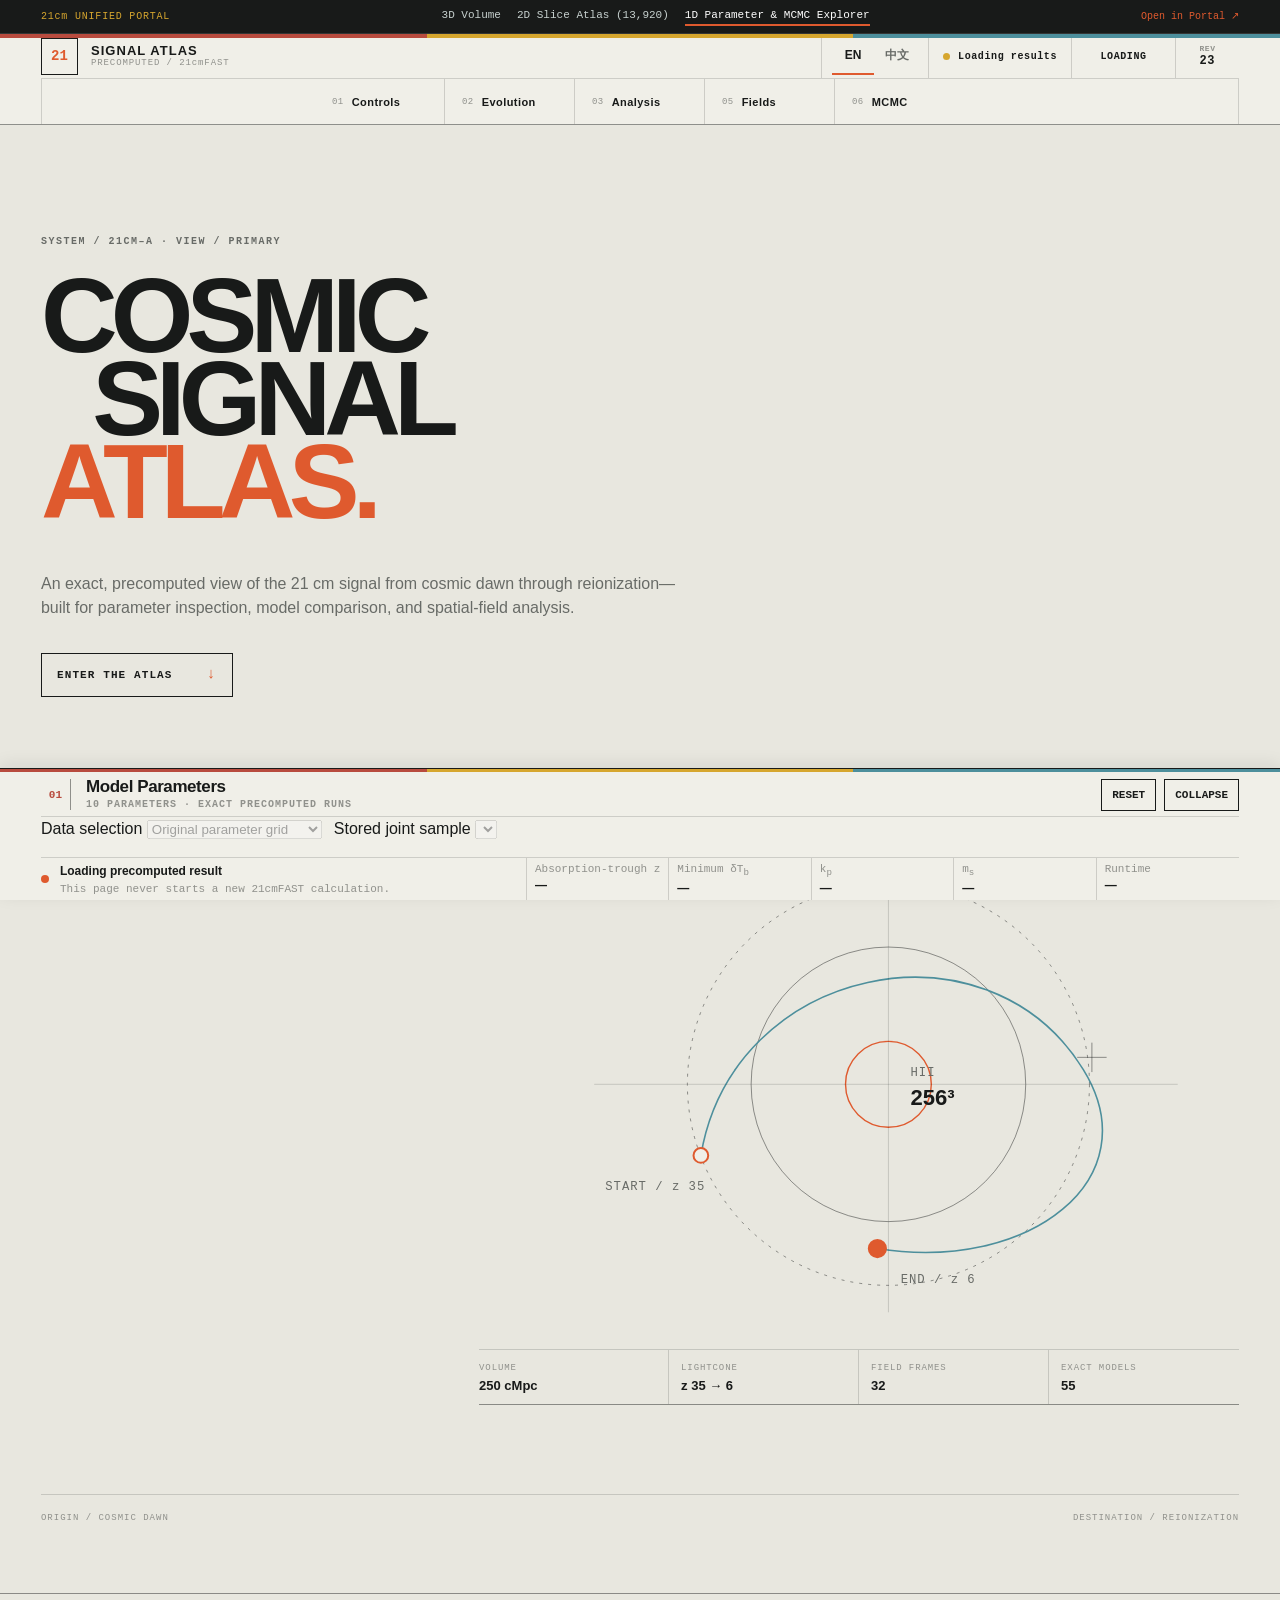
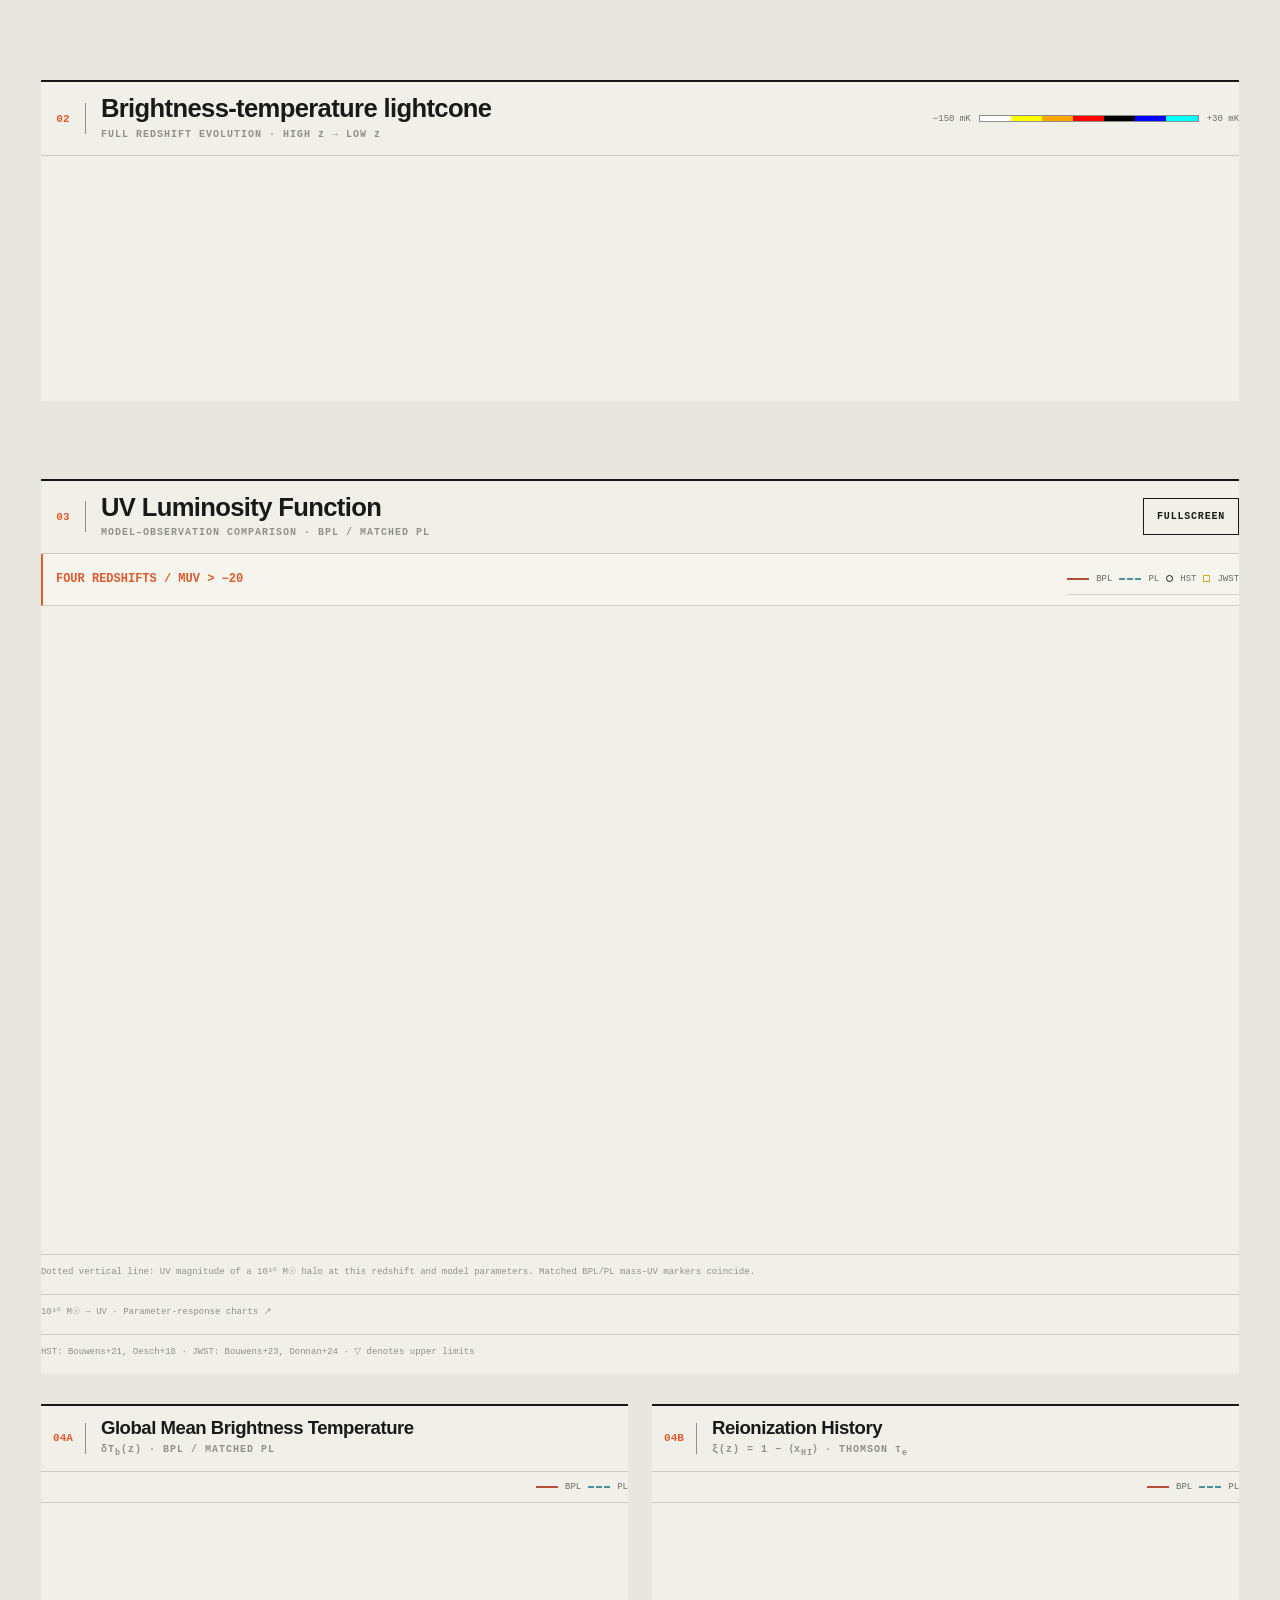
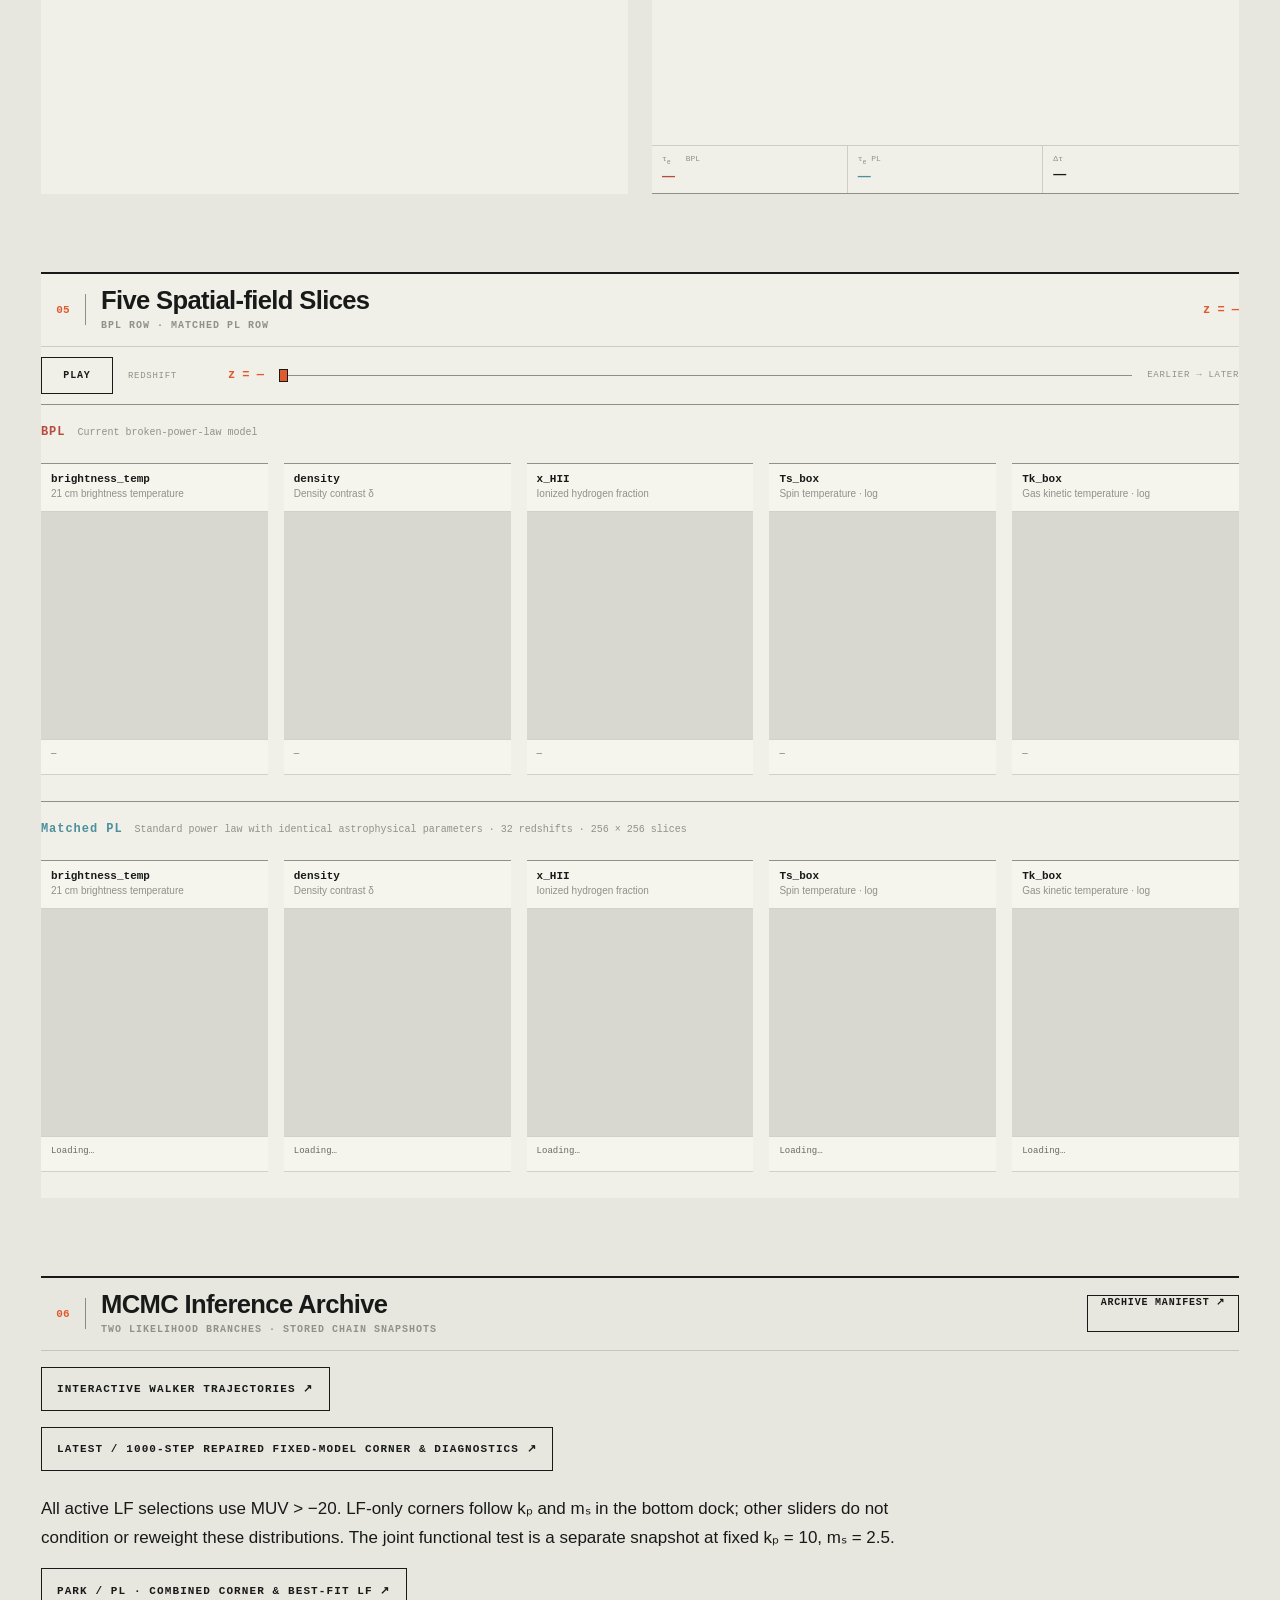
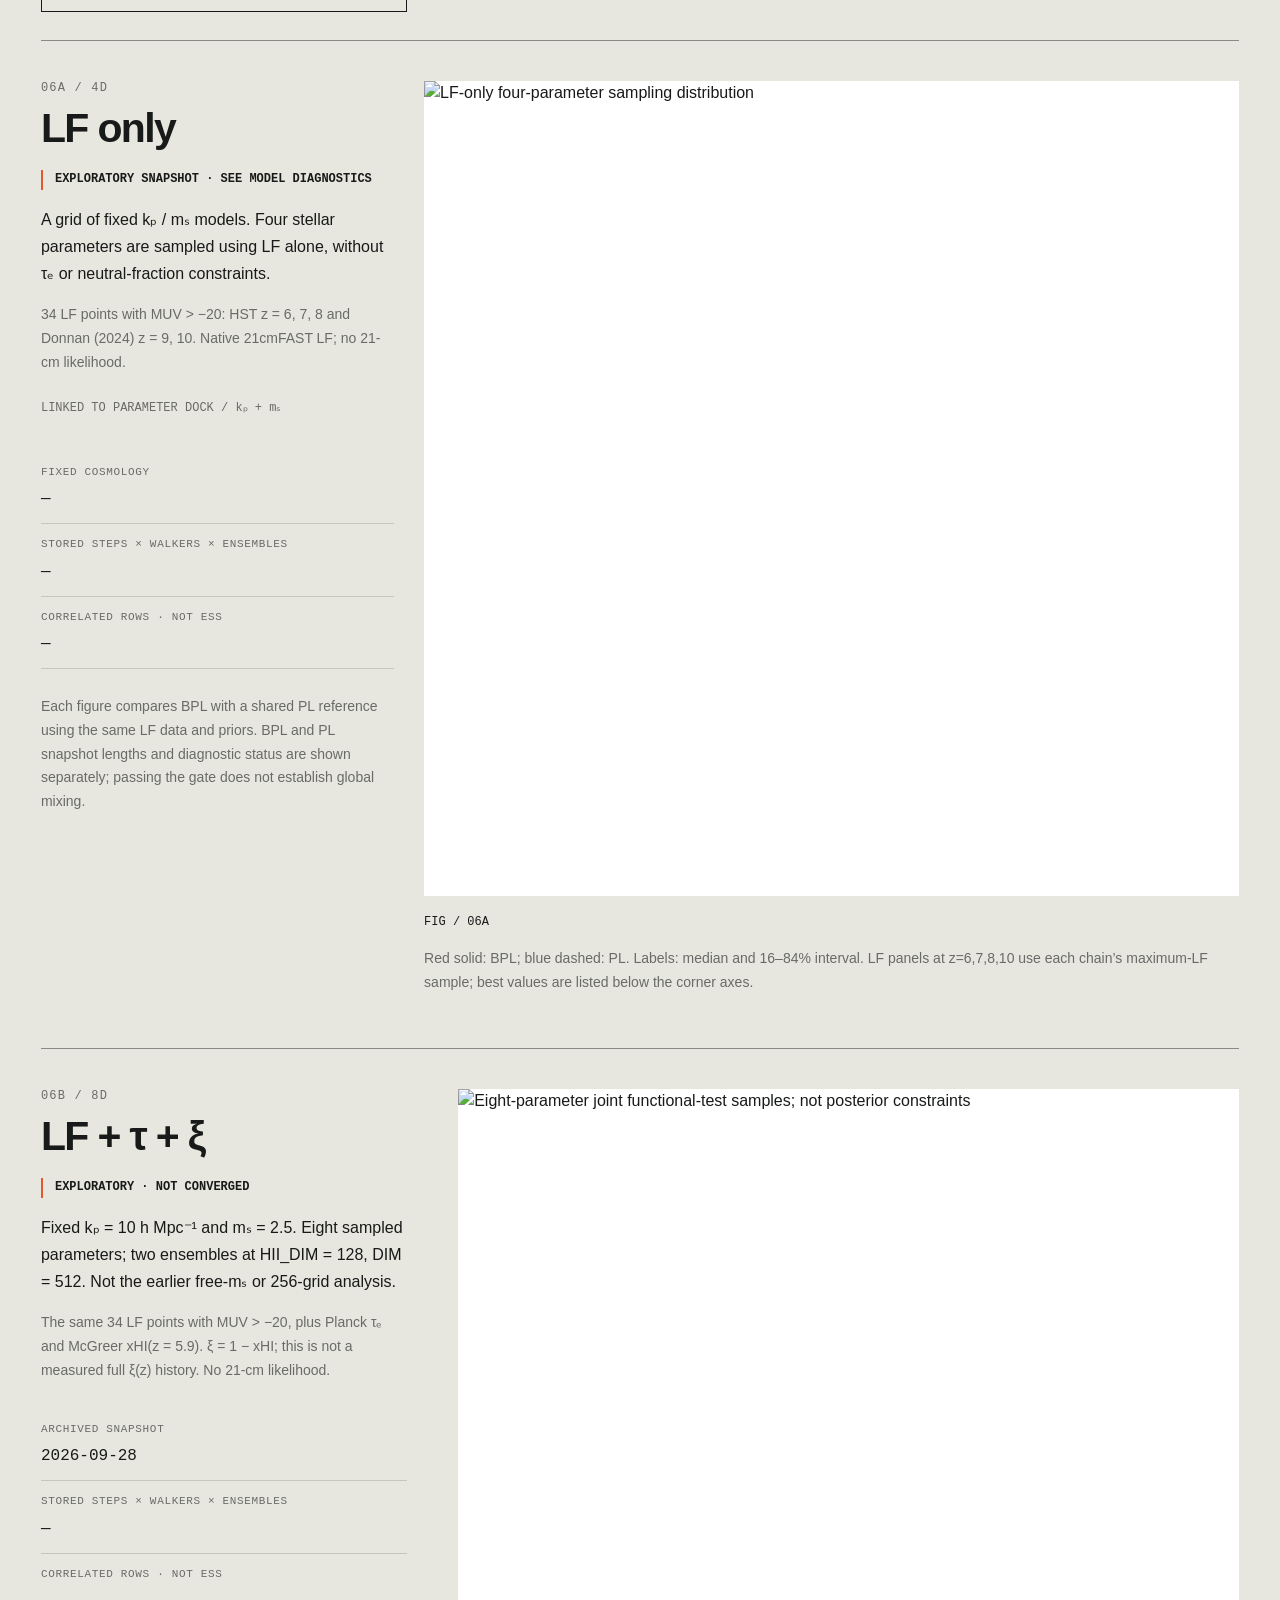
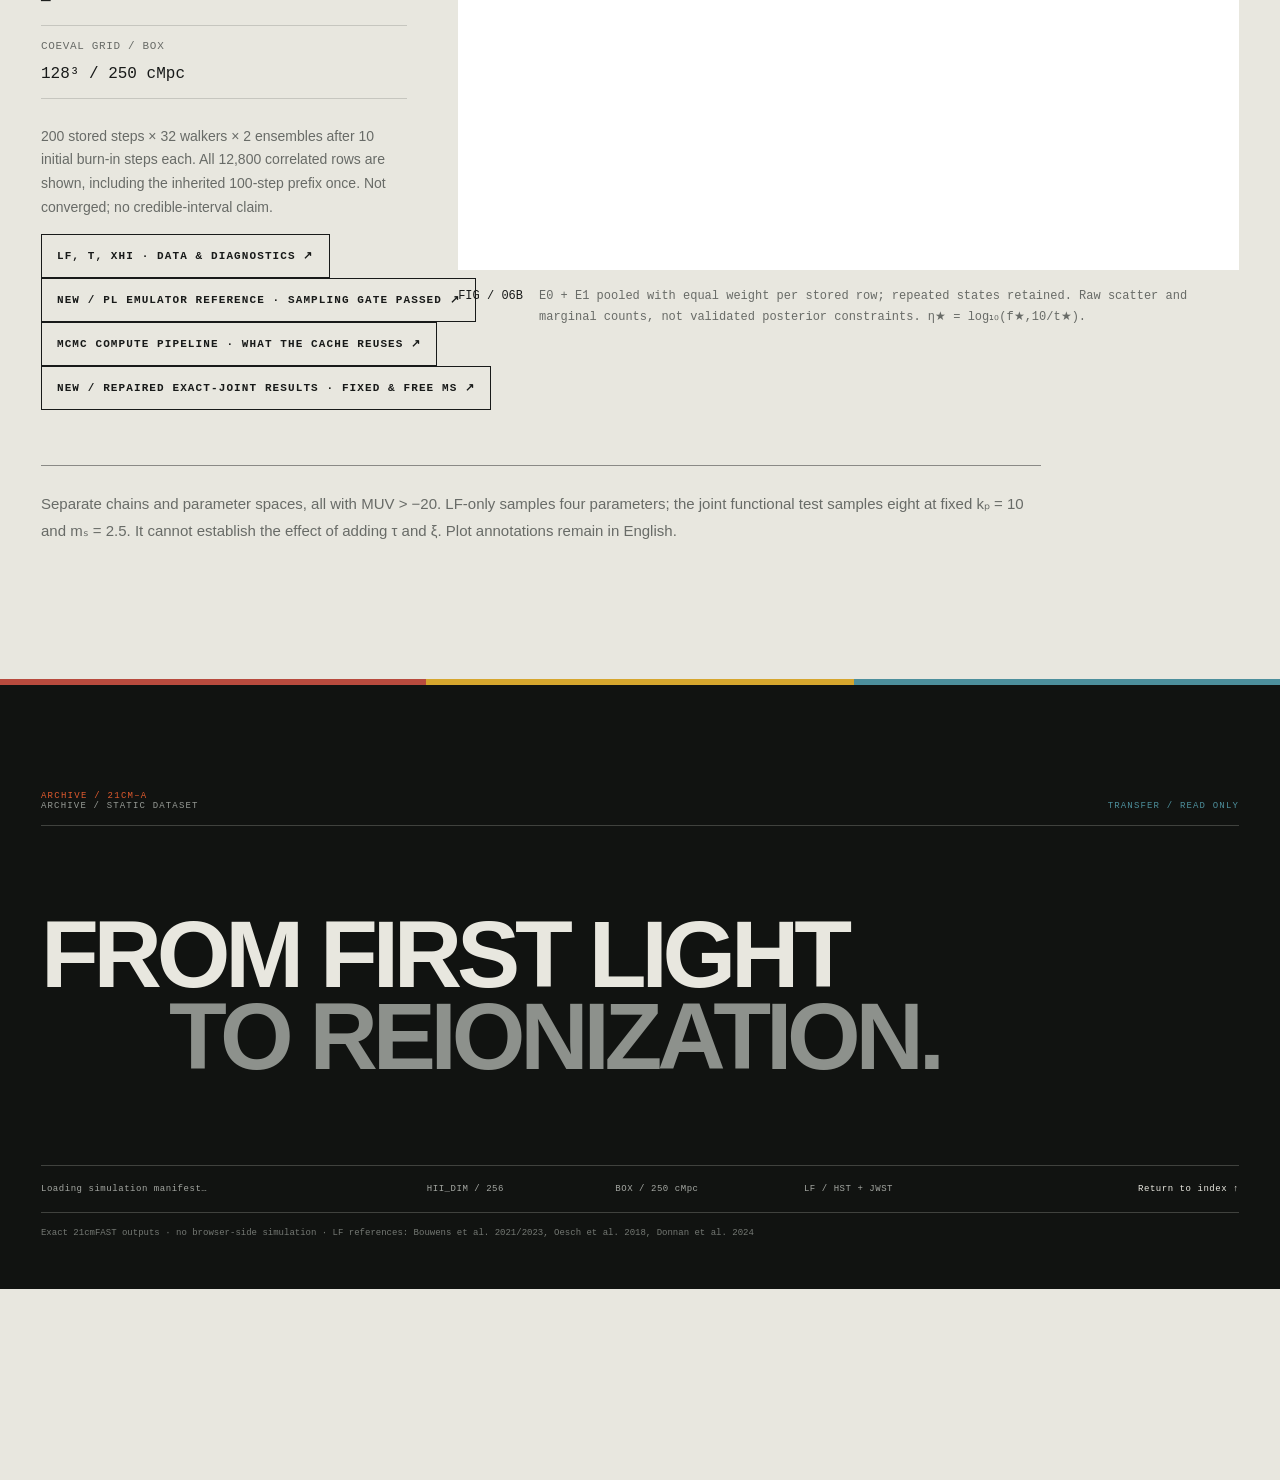
==== index.html @ b8d22df8 "Add bidirectional unified portal strip and embed=1 mode for 21cm-reionization-3d" ====
<!doctype html>
<html lang="en">
<head>
  <meta charset="utf-8">
  <meta name="viewport" content="width=device-width, initial-scale=1">
  <meta http-equiv="Cache-Control" content="no-cache, no-store, must-revalidate">
  <title>21cmFAST Precomputed Parameter Atlas</title>
  <link rel="stylesheet" href="styles.css?v=lf-bestfit-1&amp;layout=right-pl-1&amp;dock=compact-1">
<link rel="stylesheet" href="mcmc-progress.css?v=20261007-1">
<script>if (new URLSearchParams(location.search).get("embed") === "1") document.documentElement.classList.add("is-embedded");</script>
</head>
<body id="top">
  <aside class="portal-strip" aria-label="21cm Unified Portal">
    <span class="portal-strip-brand">21cm UNIFIED PORTAL</span>
    <nav class="portal-strip-links">
      <a href="https://hainahuang729.github.io/21cm-reionization-3d/cavity.html">3D Volume</a>
      <a href="https://hainahuang729.github.io/21cm-reionization-3d/atlas.html">2D Slice Atlas (13,920)</a>
      <span aria-current="page">1D Parameter &amp; MCMC Explorer</span>
    </nav>
    <a class="portal-strip-open" href="https://hainahuang729.github.io/21cm-reionization-3d/explorer.html">Open in Portal ↗</a>
  </aside>
  <header class="system-header load-in">
    <a class="system-identity" href="#top" aria-label="21 cm Signal Atlas home" data-i18n-aria-label="home">
      <span class="identity-mark">21</span>
      <span><b data-i18n="identity">SIGNAL ATLAS</b><small data-i18n="precomputed">PRECOMPUTED / 21cmFAST</small></span>
    </a>
    <nav class="system-navigation" aria-label="Atlas sections" data-i18n-aria-label="navigation">
      <a href="#parameters-section"><span>01</span><b data-i18n="controls">Controls</b></a>
      <a href="#lightcone-section"><span>02</span><b data-i18n="evolution">Evolution</b></a>
      <a href="#analysis-section"><span>03</span><b data-i18n="analysis">Analysis</b></a>
      <a href="#fields-section"><span>05</span><b data-i18n="fields">Fields</b></a>
      <a href="#mcmc-section"><span>06</span><b>MCMC</b></a>
    </nav>
    <div class="system-register">
      <div class="language-switch" role="group" aria-label="Interface language" data-i18n-aria-label="language">
        <button type="button" data-language="en" lang="en" aria-label="English" aria-pressed="true">EN</button>
        <button type="button" data-language="zh" lang="zh-CN" aria-label="中文" aria-pressed="false">中文</button>
      </div>
      <div id="data-state" class="server-state"><i></i><span>Loading results</span></div>
      <div id="run-badge" class="run-badge idle">LOADING</div>
      <div class="revision-tag"><small data-i18n="revision">REV</small><strong>23</strong></div>
    </div>
  </header>

  <section class="mission-hero" aria-labelledby="hero-title">
    <div class="hero-copy">
      <p class="technical-label hero-kicker" data-i18n="heroKicker">SYSTEM / 21CM–A · VIEW / PRIMARY</p>
      <h1 id="hero-title"><span data-i18n="heroCosmic">COSMIC</span><span data-i18n="heroSignal">SIGNAL</span><span data-i18n="heroAtlas">ATLAS.</span></h1>
      <p class="hero-intro" data-i18n="heroIntro">An exact, precomputed view of the 21 cm signal from cosmic dawn through reionization—built for parameter inspection, model comparison, and spatial-field analysis.</p>
      <a class="system-action" href="#parameters-section"><b data-i18n="enter">Enter the atlas</b> <span>↓</span></a>
    </div>
    <aside class="hero-instrument" aria-label="Simulation volume and redshift coverage" data-i18n-aria-label="instrument">
      <div class="instrument-heading"><span data-i18n="missionProfile">MISSION PROFILE / 001</span><span data-i18n="precomputedState">STATE / PRECOMPUTED</span></div>
      <svg class="orbital-diagram" viewBox="0 0 620 430" role="img" aria-labelledby="orbit-title orbit-description">
        <title id="orbit-title" data-i18n="orbitTitle">Simulation redshift trajectory</title>
        <desc id="orbit-description" data-i18n="orbitDescription">A technical diagram representing the stored lightcone from redshift 35 to redshift 6.</desc>
        <circle class="orbit-ring orbit-ring-outer" cx="334" cy="214" r="164"></circle>
        <circle class="orbit-ring" cx="334" cy="214" r="112"></circle>
        <circle class="orbit-core" cx="334" cy="214" r="35"></circle>
        <path class="orbit-trajectory" d="M 181 272 C 207 117, 414 74, 493 202 C 548 291, 449 368, 325 348"></path>
        <line class="diagram-axis" x1="94" y1="214" x2="570" y2="214"></line>
        <line class="diagram-axis" x1="334" y1="28" x2="334" y2="400"></line>
        <g class="orbit-node node-start"><circle cx="181" cy="272" r="6"></circle><text x="103" y="300" data-i18n="start">START / z 35</text></g>
        <g class="orbit-node node-end"><circle cx="325" cy="348" r="7"></circle><text x="344" y="376" data-i18n="end">END / z 6</text></g>
        <g class="orbit-crosshair"><line x1="488" y1="192" x2="512" y2="192"></line><line x1="500" y1="180" x2="500" y2="204"></line></g>
        <text class="diagram-code" x="352" y="207">HII</text>
        <text class="diagram-value" x="352" y="231">256³</text>
      </svg>
      <dl class="mission-metadata">
        <div><dt data-i18n="volume">VOLUME</dt><dd>250 cMpc</dd></div>
        <div><dt data-i18n="lightcone">LIGHTCONE</dt><dd>z 35 → 6</dd></div>
        <div><dt data-i18n="frames">FIELD FRAMES</dt><dd>32</dd></div>
        <div><dt data-i18n="models">EXACT MODELS</dt><dd id="hero-run-count">55</dd></div>
      </dl>
    </aside>
    <div class="hero-coordinate"><span data-i18n="origin">ORIGIN / COSMIC DAWN</span><span data-i18n="destination">DESTINATION / REIONIZATION</span></div>
  </section>

  <main class="dashboard-shell">
    <section id="lightcone-section" class="chart-card lightcone-card system-module reveal" aria-labelledby="lightcone-title">
      <div class="chart-heading">
        <div><span class="section-index">02</span><div><h2 id="lightcone-title" data-i18n="lightconeTitle">Brightness-temperature lightcone</h2><p data-i18n="lightconeSubtitle">FULL REDSHIFT EVOLUTION · HIGH z → LOW z</p></div></div>
        <div class="colorbar-inline"><span>−150 mK</span><i class="palette eor-palette" aria-hidden="true"><b></b><b></b><b></b><b></b><b></b><b></b><b></b></i><span>+30 mK</span></div>
      </div>
      <div class="lightcone-frame"><canvas id="lightcone-chart"></canvas></div>
    </section>

    <section id="analysis-section" class="analysis-grid reveal" aria-label="UV luminosity function and auxiliary statistics" data-i18n-aria-label="analysisDescription">
      <article id="main-map-card" class="chart-card lf-main-card">
        <div class="chart-heading">
          <div><span class="section-index">03</span><div><h2 data-i18n="lfTitle">UV Luminosity Function</h2><p data-i18n="lfSubtitle">MODEL–OBSERVATION COMPARISON · BPL / MATCHED PL</p></div></div>
          <button id="main-fullscreen" class="icon-button" type="button" title="View UV LF in fullscreen">Fullscreen</button>
        </div>
        <div class="lf-main-toolbar">
          <strong data-i18n="lfSharedAxes">FOUR REDSHIFTS / MUV &gt; −20</strong>
          <div class="curve-key main-curve-key"><i class="current-curve"></i><span data-current-model>BPL</span><i class="pl-curve"></i><span>PL</span><i class="hst-point"></i><span>HST</span><i class="jwst-point"></i><span>JWST</span></div>
        </div>
        <div id="lf-chart" class="lf-panel-grid">
          <div class="lf-panel"><canvas id="lf-chart-6" aria-label="UV luminosity function at z = 6"></canvas></div>
          <div class="lf-panel"><canvas id="lf-chart-7" aria-label="UV luminosity function at z = 7"></canvas></div>
          <div class="lf-panel"><canvas id="lf-chart-8" aria-label="UV luminosity function at z = 8"></canvas></div>
          <div class="lf-panel"><canvas id="lf-chart-10" aria-label="UV luminosity function at z = 10"></canvas></div>
        </div>
        <div class="lf-source-note" data-i18n="lfMassNote">Dotted vertical line: UV magnitude of a 10¹⁰ M☉ halo at this redshift and model parameters. Matched BPL/PL mass–UV markers coincide.</div>
        <div class="lf-source-note"><a id="lf-mass-response-link" href="lf-mass-response.html" data-i18n="lfMassResponse">10¹⁰ M☉ → UV · Parameter-response charts ↗</a></div>
        <div class="lf-source-note" data-i18n="lfSource">HST: Bouwens+21, Oesch+18 · JWST: Bouwens+23, Donnan+24 · ▽ denotes upper limits</div>
      </article>

      <div class="aux-stack">
        <article class="chart-card aux-card global-card">
          <div class="chart-heading small-heading">
            <div><span class="section-index">04A</span><div><h2 data-i18n="globalTitle">Global Mean Brightness Temperature</h2><p>δT<sub>b</sub>(z) · <span data-current-model>BPL</span> / <span data-i18n="matchedPL">MATCHED PL</span></p></div></div>
          </div>
          <div class="curve-key"><i class="current-curve"></i><span data-current-model>BPL</span><i class="pl-curve"></i><span>PL</span></div>
          <div class="aux-canvas"><canvas id="global-chart"></canvas></div>
        </article>

        <article class="chart-card aux-card ionization-card">
          <div class="chart-heading small-heading">
            <div><span class="section-index">04B</span><div><h2 data-i18n="historyTitle">Reionization History</h2><p>ξ(z) = 1 − ⟨x<sub>HI</sub>⟩ · <span data-i18n="thomson">THOMSON</span> τ<sub>e</sub></p></div></div>
          </div>
          <div class="curve-key"><i class="current-curve"></i><span data-current-model>BPL</span><i class="pl-curve"></i><span>PL</span></div>
          <div class="aux-canvas ionization-canvas"><canvas id="ionization-history-chart"></canvas></div>
          <div class="tau-inline">
            <span><small>τ<sub>e</sub> <span data-current-model>BPL</span></small><strong id="tau-current">—</strong></span>
            <span><small>τ<sub>e</sub> PL</small><strong id="tau-pl">—</strong></span>
            <span><small>Δτ</small><strong id="tau-difference">—</strong></span>
          </div>
        </article>
      </div>
    </section>

    <section id="fields-section" class="slice-section system-module reveal" aria-labelledby="slice-title">
      <div class="section-heading">
        <div><span class="section-index">05</span><div><h2 id="slice-title" data-i18n="sliceTitle">Five Spatial-field Slices</h2><p data-i18n="sliceSubtitle">BPL ROW · MATCHED PL ROW</p></div></div>
        <div class="slice-actions">
          <span id="thumbnail-redshift">z = —</span>
        </div>
      </div>
      <div class="redshift-toolbar slice-redshift-toolbar">
        <button id="slice-play" class="play-button" type="button">Play</button>
        <label for="slice-redshift"><span data-i18n="redshift">REDSHIFT</span><strong id="slice-redshift-value">z = —</strong></label>
        <input id="slice-redshift" type="range" min="0" max="31" step="1" value="0" aria-label="Slice redshift" data-i18n-aria-label="sliceRedshift">
        <span class="time-direction" data-i18n="timeDirection">earlier → later</span>
      </div>
      <div class="slice-model-row bpl-slice-row">
        <div class="slice-model-label"><strong data-current-model>BPL</strong><span data-i18n="bplDescription">Current broken-power-law model</span></div>
        <div class="slice-grid">
        <article class="slice-thumb" data-field="brightness">
          <span><strong>brightness_temp</strong><small data-i18n="brightnessDescription">21 cm brightness temperature</small></span>
          <div class="slice-frame"><canvas id="brightness-slice"></canvas></div>
          <output id="slice-brightness-range">—</output>
        </article>
        <article class="slice-thumb" data-field="density">
          <span><strong>density</strong><small data-i18n="densityDescription">Density contrast δ</small></span>
          <div class="slice-frame"><canvas id="density-slice"></canvas></div>
          <output id="slice-density-range">—</output>
        </article>
        <article class="slice-thumb" data-field="ionized">
          <span><strong>x_HII</strong><small data-i18n="ionizationDescription">Ionized hydrogen fraction</small></span>
          <div class="slice-frame"><canvas id="ionization-slice"></canvas></div>
          <output id="slice-ionization-range">—</output>
        </article>
        <article class="slice-thumb" data-field="spin">
          <span><strong>Ts_box</strong><small data-i18n="spinDescription">Spin temperature · log</small></span>
          <div class="slice-frame"><canvas id="spin-temperature-slice"></canvas></div>
          <output id="slice-spin-temperature-range">—</output>
        </article>
        <article class="slice-thumb" data-field="kinetic">
          <span><strong>Tk_box</strong><small data-i18n="kineticDescription">Gas kinetic temperature · log</small></span>
          <div class="slice-frame"><canvas id="kinetic-temperature-slice"></canvas></div>
          <output id="slice-kinetic-temperature-range">—</output>
        </article>
        </div>
      </div>
      <div class="slice-model-row pl-slice-row">
        <div class="slice-model-label"><strong data-i18n="plLabel">Matched PL</strong><span data-i18n="plDescription">Standard power law with identical astrophysical parameters · 32 redshifts · 256 × 256 slices</span></div>
        <div class="slice-grid">
        <article class="slice-thumb" data-pl-field="brightness">
          <span><strong>brightness_temp</strong><small data-i18n="brightnessDescription">21 cm brightness temperature</small></span>
          <div class="slice-frame"><canvas id="pl-brightness-slice"></canvas></div>
          <output id="pl-slice-brightness-range">Loading…</output>
        </article>
        <article class="slice-thumb" data-pl-field="density">
          <span><strong>density</strong><small data-i18n="densityDescription">Density contrast δ</small></span>
          <div class="slice-frame"><canvas id="pl-density-slice"></canvas></div>
          <output id="pl-slice-density-range">Loading…</output>
        </article>
        <article class="slice-thumb" data-pl-field="ionized">
          <span><strong>x_HII</strong><small data-i18n="ionizationDescription">Ionized hydrogen fraction</small></span>
          <div class="slice-frame"><canvas id="pl-ionization-slice"></canvas></div>
          <output id="pl-slice-ionization-range">Loading…</output>
        </article>
        <article class="slice-thumb" data-pl-field="spin">
          <span><strong>Ts_box</strong><small data-i18n="spinDescription">Spin temperature · log</small></span>
          <div class="slice-frame"><canvas id="pl-spin-temperature-slice"></canvas></div>
          <output id="pl-slice-spin-temperature-range">Loading…</output>
        </article>
        <article class="slice-thumb" data-pl-field="kinetic">
          <span><strong>Tk_box</strong><small data-i18n="kineticDescription">Gas kinetic temperature · log</small></span>
          <div class="slice-frame"><canvas id="pl-kinetic-temperature-slice"></canvas></div>
          <output id="pl-slice-kinetic-temperature-range">Loading…</output>
        </article>
        </div>
      </div>
    </section>
    <section id="mcmc-section" class="mcmc-section system-module reveal" aria-labelledby="mcmc-title">
      <link rel="stylesheet" href="convergence.css?v=20261020-1">
      <section data-convergence="summary" aria-live="polite"></section>
      <script src="convergence.js?v=20261020-1" defer></script>
      <div class="section-heading">
        <div><span class="section-index">06</span><div><h2 id="mcmc-title" data-i18n="mcmcTitle">MCMC Inference Archive</h2><p data-i18n="mcmcSubtitle">TWO LIKELIHOOD BRANCHES · STORED CHAIN SNAPSHOTS</p></div></div>
        <a class="text-button" href="web_data/mcmc/index.json" data-i18n="mcmcManifest">Archive manifest ↗</a>
      </div>
<section class="chain-progress" data-mcmc-progress aria-live="polite"></section><p><a class="system-action" href="joint-repaired.html?v=20261014-1#walker-traces" data-i18n="walkerLink">Interactive walker trajectories ↗</a></p><p><a class="system-action" href="joint-repaired.html?v=20261010-1" data-i18n="repaired1000Latest">LATEST / 1000-step repaired fixed-model corner &amp; diagnostics ↗</a></p>
      <p class="mcmc-intro" data-i18n="mcmcIndependent">All active LF selections use MUV &gt; −20. LF-only corners follow kₚ and mₛ in the bottom dock; other sliders do not condition or reweight these distributions. The joint functional test is a separate snapshot at fixed kₚ = 10, mₛ = 2.5.</p>
      <p><a id="park-pl-comparison-link" class="system-action" href="park-pl-comparison.html" data-i18n="parkPLComparison">Park / PL · Combined corner &amp; best-fit LF ↗</a></p>
      <p id="mcmc-load-status" class="mcmc-load-status" role="status" aria-live="polite"></p>

      <article id="mcmc-lf-only" class="inference-branch" aria-labelledby="mcmc-lf-title">
        <div class="inference-copy">
          <p class="technical-label">06A / 4D</p>
          <h3 id="mcmc-lf-title">LF only</h3>
          <p id="mcmc-lf-status" class="inference-status" data-i18n="mcmcLFStatus">EXPLORATORY SNAPSHOT · SEE MODEL DIAGNOSTICS</p>
          <p data-i18n="mcmcLFDescription">A grid of fixed kₚ / mₛ models. Four stellar parameters are sampled using LF alone, without τₑ or neutral-fraction constraints.</p>
          <p class="inference-detail" data-i18n="mcmcLFData">34 LF points with MUV &gt; −20: HST z = 6, 7, 8 and Donnan (2024) z = 9, 10. Native 21cmFAST LF; no 21-cm likelihood.</p>
          <div id="mcmc-lf-models" class="inference-models">
            <span data-i18n="mcmcDockLinked">LINKED TO PARAMETER DOCK / kₚ + mₛ</span>
            <span id="mcmc-lf-grid-count" aria-live="polite"></span>
          </div>
          <dl class="inference-metadata">
            <div><dt data-i18n="mcmcFixed">FIXED COSMOLOGY</dt><dd id="mcmc-lf-fixed">—</dd></div>
            <div><dt data-i18n="mcmcSampling">STORED STEPS × WALKERS × ENSEMBLES</dt><dd id="mcmc-lf-sampling">—</dd></div>
            <div><dt data-i18n="mcmcRows">CORRELATED ROWS · NOT ESS</dt><dd id="mcmc-lf-rows">—</dd></div>
          </dl>
          <p class="inference-detail" data-i18n="mcmcLFCaution">Each figure compares BPL with a shared PL reference using the same LF data and priors. BPL and PL snapshot lengths and diagnostic status are shown separately; passing the gate does not establish global mixing.</p>
        </div>
        <figure class="inference-figure">
          <div id="mcmc-lf-empty" class="inference-empty" role="status" aria-live="polite" hidden></div>
          <a id="mcmc-lf-open" target="_blank" rel="noopener" data-i18n-title="mcmcOpen" title="Open full-resolution figure">
            <img id="mcmc-lf-image" width="1700" height="1700" loading="lazy" decoding="async" alt="LF-only four-parameter sampling distribution">
          </a>
          <figcaption><span>FIG / 06A</span><span id="mcmc-lf-caption"></span></figcaption>
          <p id="mcmc-lf-coordinates" class="inference-detail" data-i18n="mcmcLFCoordinates">Red solid: BPL; blue dashed: PL. Labels: median and 16–84% interval. LF panels at z=6,7,8,10 use each chain’s maximum-LF sample; best values are listed below the corner axes.</p>
        </figure>
      </article>

      <article id="mcmc-joint" class="inference-branch" aria-labelledby="mcmc-joint-title">
        <div class="inference-copy">
          <p class="technical-label">06B / 8D</p>
          <h3 id="mcmc-joint-title">LF + τ + ξ</h3>
          <p class="inference-status" data-i18n="mcmcJointStatus">EXPLORATORY · NOT CONVERGED</p>
          <p data-i18n="mcmcJointDescription">Fixed kₚ = 10 h Mpc⁻¹ and mₛ = 2.5. Eight sampled parameters; two ensembles at HII_DIM = 128, DIM = 512. Not the earlier free-mₛ or 256-grid analysis.</p>
          <p class="inference-detail" data-i18n="mcmcJointData">The same 34 LF points with MUV &gt; −20, plus Planck τₑ and McGreer xHI(z = 5.9). ξ = 1 − xHI; this is not a measured full ξ(z) history. No 21-cm likelihood.</p>
          <dl class="inference-metadata">
            <div><dt data-i18n="mcmcSnapshot">ARCHIVED SNAPSHOT</dt><dd id="mcmc-joint-date">2026-09-28</dd></div>
            <div><dt data-i18n="mcmcSampling">STORED STEPS × WALKERS × ENSEMBLES</dt><dd id="mcmc-joint-sampling">—</dd></div>
            <div><dt data-i18n="mcmcRows">CORRELATED ROWS · NOT ESS</dt><dd id="mcmc-joint-rows">—</dd></div>
            <div><dt data-i18n="mcmcCompute">COEVAL GRID / BOX</dt><dd>128³ / 250 cMpc</dd></div>
          </dl>
          <p class="inference-detail" data-i18n="mcmcJointCaution">200 stored steps × 32 walkers × 2 ensembles after 10 initial burn-in steps each. All 12,800 correlated rows are shown, including the inherited 100-step prefix once. Not converged; no credible-interval claim.</p>
          <a class="system-action" href="ms-corner.html#pooled-observables" data-i18n="mcmcDiagnostics">LF, τ, xHI · data &amp; diagnostics ↗</a>
          <a class="system-action" href="pl-emu-reference.html" data-i18n="plEmuLink">NEW / PL emulator reference · sampling gate passed ↗</a>
          <a class="system-action" href="mcmc-cache.html?v=20261005-1" data-i18n="cachePipelineLink">MCMC compute pipeline · what the cache reuses ↗</a>
          <a class="system-action" href="joint-repaired.html?v=20261010-1" data-i18n="repairedLink">NEW / repaired exact-joint results · fixed &amp; free ms ↗</a>
        </div>
        <figure class="inference-figure">
          <a id="mcmc-joint-open" href="web_data/joint_muv20/corner_eta.png?v=4cca210d76a8" target="_blank" rel="noopener" data-i18n-title="mcmcOpen" title="Open full-resolution figure">
            <img id="mcmc-joint-image" src="web_data/joint_muv20/corner_eta.png?v=4cca210d76a8" width="3080" height="3080" loading="lazy" decoding="async" data-i18n-alt="mcmcJointAlt" alt="Eight-parameter joint functional-test samples; not posterior constraints">
          </a>
          <figcaption><span>FIG / 06B</span><span data-i18n="mcmcJointCaption">E0 + E1 pooled with equal weight per stored row; repeated states retained. Raw scatter and marginal counts, not validated posterior constraints. η★ = log₁₀(f★,10/t★).</span></figcaption>
        </figure>
      </article>
      <p class="inference-separation" data-i18n="mcmcSeparation">Separate chains and parameter spaces, all with MUV &gt; −20. LF-only samples four parameters; the joint functional test samples eight at fixed kₚ = 10 and mₛ = 2.5. It cannot establish the effect of adding τ and ξ. Plot annotations remain in English.</p>
    </section>
  </main>

  <footer class="cosmic-footer">
    <span class="footer-archive" data-i18n="footerArchive">ARCHIVE / 21CM–A</span>
    <div class="footer-register"><span data-i18n="archive">ARCHIVE / STATIC DATASET</span><span data-i18n="readOnly">TRANSFER / READ ONLY</span></div>
    <p class="footer-statement"><span data-i18n="firstLight">FROM FIRST LIGHT</span><span data-i18n="reionization">TO REIONIZATION.</span></p>
    <div class="footer-metadata">
      <span id="footer-count">Loading simulation manifest…</span>
      <span>HII_DIM / 256</span>
      <span data-i18n="box">BOX / 250 cMpc</span>
      <span>LF / HST + JWST</span>
      <a href="#top" data-i18n="returnTop">Return to index ↑</a>
    </div>
    <p class="footer-note" data-i18n="footerNote">Exact 21cmFAST outputs · no browser-side simulation · LF references: Bouwens et al. 2021/2023, Oesch et al. 2018, Donnan et al. 2024</p>
  </footer>
  <section id="parameters-section" class="parameter-zone system-module" aria-labelledby="parameter-title">
    <div class="section-heading compact-heading">
      <div><span class="section-index">01</span><div><h2 id="parameter-title" data-i18n="parameters">Model Parameters</h2><p data-i18n="parameterSubtitle">10 PARAMETERS · EXACT PRECOMPUTED RUNS</p></div></div>
      <div class="parameter-actions"><button id="reset-button" class="text-button" type="button" data-i18n="resetShort" data-i18n-title="reset" data-i18n-aria-label="reset">Reset</button><button id="parameter-toggle" class="text-button" type="button" aria-controls="parameter-content" aria-expanded="true">Collapse</button></div>
    </div>
    <div id="parameter-content">
      <div id="posterior-controls" style="display:flex;gap:12px;flex-wrap:wrap;align-items:center">
        <label><span id="posterior-mode-label">Data selection</span>
          <select id="posterior-mode" disabled><option value="grid">Original parameter grid</option><option value="posterior">LF posterior joint samples</option></select></label>
        <label><span id="posterior-sample-label">Stored joint sample</span>
          <select id="posterior-sample" disabled aria-label="Stored joint sample"></select></label>
      </div>
      <p id="posterior-note" class="parameter-mode-note" role="status"></p>
      <p id="parameter-mode-note" class="parameter-mode-note"></p>
      <div id="parameter-list" class="parameter-list" aria-label="Model parameter controls" data-i18n-aria-label="parameterControls"></div>
      <div class="run-strip">
        <div id="status-card" class="status-card active" role="status" aria-live="polite">
          <i aria-hidden="true"></i>
          <span><strong id="status-title">Loading precomputed result</strong><small id="status-message">This page never starts a new 21cmFAST calculation.</small></span>
        </div>
        <div id="selection-detail" class="selection-detail">Loading design metadata…</div>
        <div class="metrics" aria-label="Current model summary" data-i18n-aria-label="summary">
          <span><small data-i18n="trough">Absorption-trough z</small><strong id="metric-z">—</strong></span>
          <span><small><span data-i18n="minimum">Minimum</span> δT<sub>b</sub></small><strong id="metric-temp">—</strong></span>
          <span><small>k<sub>p</sub></small><strong id="metric-kp">—</strong></span>
          <span><small>m<sub>s</sub></small><strong id="metric-ms">—</strong></span>
          <span><small data-i18n="runtime">Runtime</small><strong id="metric-time">—</strong></span>
        </div>
      </div>
    </div>
  </section>
  <script src="i18n.js?v=joint-20260928-pooled&amp;cache=20261014&amp;layout=right-pl-1&amp;jointstyle=1&amp;archive=park-pl-merged-1&amp;lfmass=20260923&amp;response=1&amp;theme=atlas1"></script>
  <script src="mcmc.js?v=joint-20260928-pooled&amp;layout=right-pl-1"></script>
  <script src="lf-mass.js?v=20260923"></script>
  <script src="posterior.js?v=20261008-pl-matched256"></script>
  <script src="app.js?v=hii256-v23&amp;data=muv20-20260918&amp;lfmass=20260923&amp;response=1&amp;posterior=matched256-20261008"></script>
<script src="mcmc-progress.js?v=20261020-1"></script>
</body>
</html>
---- styles.css ----
:root {
  color-scheme: light;
  --background: #e8e7df;
  --surface: #f0efe8;
  --surface-raised: #f5f4ed;
  --ink: #181a19;
  --ink-secondary: #686b67;
  --ink-muted: #90918c;
  --line: rgba(24, 26, 25, 0.16);
  --line-strong: rgba(24, 26, 25, 0.45);
  --orange: #df5a2e;
  --cyan: #4D8F9C;
  --red: #B84B3E;
  --yellow: #D6A62E;
  --tricolor: linear-gradient(90deg, var(--red) 0 33.333%, var(--yellow) 33.333% 66.666%, var(--cyan) 66.666% 100%);
  --parameter-dock-height: 270px;
  --dark: #111311;
  --font-display: "Avenir Next", "Century Gothic", Futura, "Helvetica Neue", Arial, "Noto Sans CJK SC", "Microsoft YaHei", "PingFang SC", sans-serif;
  --font-body: Inter, "Helvetica Neue", Helvetica, Arial, "Noto Sans CJK SC", "Microsoft YaHei", "PingFang SC", sans-serif;
  --font-mono: "IBM Plex Mono", "JetBrains Mono", "SFMono-Regular", Consolas, "Noto Sans CJK SC", "Microsoft YaHei", "PingFang SC", monospace;
  --content-width: 1660px;
  --page-pad: clamp(24px, 3.2vw, 52px);
}

* { box-sizing: border-box; }
html { min-width: 320px; scroll-behavior: smooth; scroll-padding-bottom: calc(var(--parameter-dock-height) + 24px); background: var(--background); }
body { margin: 0; padding-bottom: var(--parameter-dock-height); color: var(--ink); background: var(--background); font: 16px/1.45 var(--font-body); }
[hidden] { display: none !important; }
button, input { font: inherit; }
button, a { color: inherit; }
a { text-decoration: none; }
::selection { color: var(--surface); background: var(--orange); }
button:focus-visible, a:focus-visible, input:focus-visible { outline: 2px solid var(--orange); outline-offset: 4px; }

.system-header {
  min-height: 78px;
  padding: 0 var(--page-pad);
  display: grid;
  grid-template-columns: minmax(205px, 1fr) auto minmax(390px, 1fr);
  align-items: stretch;
  color: var(--ink);
  background: var(--surface);
  border-bottom: 1px solid var(--line-strong);
  position: relative;
  z-index: 20;
}
.system-identity { display: flex; align-items: center; gap: 13px; justify-self: start; }
.system-header::before { content: ""; position: absolute; inset: 0 0 auto; height: 4px; background: var(--tricolor); }
.identity-mark {
  width: 37px;
  height: 37px;
  display: grid;
  place-items: center;
  color: var(--orange);
  border: 1px solid var(--ink);
  font: 700 14px/1 var(--font-mono);
}
.system-identity > span:last-child { display: grid; gap: 2px; }
.system-identity b { font: 700 13px/1 var(--font-display); letter-spacing: 0.08em; }
.system-identity small { color: var(--ink-muted); font: 9px/1 var(--font-mono); letter-spacing: 0.1em; }

.system-navigation { display: flex; align-items: stretch; border-left: 1px solid var(--line); border-right: 1px solid var(--line); }
.system-navigation a {
  min-width: 108px;
  padding: 0 17px;
  display: flex;
  align-items: center;
  gap: 8px;
  border-right: 1px solid var(--line);
  font: 700 11px var(--font-display);
  letter-spacing: 0.04em;
  position: relative;
}
.system-navigation a:last-child { border-right: 0; }
.system-navigation a span { color: var(--ink-muted); font: 9px var(--font-mono); }
.system-navigation a::after {
  content: "";
  width: 0;
  height: 2px;
  position: absolute;
  left: 17px;
  bottom: 0;
  background: var(--orange);
  transition: width 180ms ease;
}
.system-navigation a:hover::after, .system-navigation a:focus-visible::after { width: 26px; }

.system-register { display: flex; align-items: stretch; justify-self: end; }
.language-switch { padding: 0 10px; display: flex; align-items: center; gap: 2px; border-left: 1px solid var(--line); }
.language-switch button { min-width: 42px; min-height: 38px; padding: 6px; color: var(--ink-secondary); background: transparent; border: 0; border-bottom: 2px solid transparent; border-radius: 0; cursor: pointer; font: 700 12px var(--font-body); }
.language-switch button[aria-pressed="true"] { color: var(--ink); border-bottom-color: var(--orange); }
.language-switch button:hover { background: var(--background); }
html:lang(zh) .hero-copy h1 { line-height: 1.08; letter-spacing: -.025em; }
html:lang(zh) .footer-statement { line-height: 1.12; letter-spacing: -.025em; }
html:lang(zh) .section-heading p, html:lang(zh) .chart-heading p { line-height: 1.6; letter-spacing: .06em; }
html:lang(zh) .hero-intro { line-height: 1.85; }
.server-state, .run-badge, .revision-tag {
  min-width: 104px;
  padding: 10px 14px;
  display: flex;
  align-items: center;
  justify-content: center;
  gap: 8px;
  border-left: 1px solid var(--line);
  font: 700 10px var(--font-mono);
  letter-spacing: 0.06em;
}
.server-state i { width: 7px; height: 7px; background: var(--yellow); border-radius: 50%; }
.server-state.online i { background: var(--cyan); }
.run-badge.completed { color: var(--orange); }
.run-badge.failed { color: var(--red); }
.revision-tag { min-width: 64px; display: grid; align-content: center; gap: 1px; }
.revision-tag small { color: var(--ink-muted); font-size: 8px; }
.revision-tag strong { font-size: 12px; }

.mission-hero {
  width: min(var(--content-width), 100%);
  min-height: clamp(560px, 69vh, 790px);
  margin: 0 auto;
  padding: clamp(70px, 9vh, 118px) var(--page-pad) 70px;
  display: grid;
  grid-template-columns: minmax(0, 7fr) minmax(420px, 5fr);
  grid-template-rows: minmax(0, 1fr) auto;
  align-items: center;
  gap: clamp(50px, 7vw, 120px);
  border-bottom: 1px solid var(--line-strong);
}
.hero-copy { grid-column: 1; grid-row: 1; align-self: center; }
.technical-label { margin: 0; color: var(--ink-secondary); font: 700 10px var(--font-mono); letter-spacing: 0.15em; }
.hero-kicker { margin-bottom: 28px; }
.hero-copy h1 {
  margin: 0;
  display: grid;
  font: 700 clamp(68px, 8.3vw, 142px)/0.78 var(--font-display);
  letter-spacing: -0.065em;
}
.hero-copy h1 span:nth-child(2) { margin-left: clamp(18px, 4vw, 68px); }
.hero-copy h1 span:last-child { color: var(--orange); }
.hero-intro { max-width: 650px; margin: 48px 0 32px; color: var(--ink-secondary); font-size: clamp(16px, 1.2vw, 19px); line-height: 1.55; }
.system-action {
  width: max-content;
  min-height: 44px;
  padding: 0 15px;
  display: flex;
  align-items: center;
  gap: 34px;
  border: 1px solid var(--ink);
  text-transform: uppercase;
  font: 700 11px var(--font-mono);
  letter-spacing: 0.1em;
  transition: color 180ms ease, background 180ms ease;
}
.system-action span { color: var(--orange); font-size: 15px; transition: transform 180ms ease; }
.system-action:hover, .system-action:focus-visible { color: var(--background); background: var(--ink); }
.system-action:hover span, .system-action:focus-visible span { transform: translateY(3px); }

.hero-instrument { grid-column: 2; grid-row: 1; align-self: stretch; min-height: 450px; display: grid; grid-template-rows: auto minmax(280px, 1fr) auto; border-top: 2px solid var(--ink); border-bottom: 1px solid var(--line-strong); }
.instrument-heading { padding: 11px 0; display: flex; justify-content: space-between; gap: 16px; color: var(--ink-secondary); border-bottom: 1px solid var(--line); font: 9px var(--font-mono); letter-spacing: 0.1em; }
.orbital-diagram { width: 100%; height: 100%; overflow: visible; }
.orbit-ring, .orbit-core, .diagram-axis, .orbit-crosshair line { fill: none; stroke: var(--line-strong); stroke-width: 1; vector-effect: non-scaling-stroke; }
.orbit-ring-outer { stroke-dasharray: 3 6; }
.orbit-core { stroke: var(--orange); stroke-width: 1.4; }
.diagram-axis { stroke: var(--line); }
.orbit-trajectory { fill: none; stroke: var(--cyan); stroke-width: 1.6; vector-effect: non-scaling-stroke; }
.orbit-node circle { fill: var(--surface); stroke: var(--orange); stroke-width: 2; vector-effect: non-scaling-stroke; }
.node-end circle { fill: var(--orange); }
.orbit-node text, .diagram-code { fill: var(--ink-secondary); font: 10px var(--font-mono); letter-spacing: 0.08em; }
.diagram-value { fill: var(--ink); font: 700 18px var(--font-display); }
.mission-metadata { margin: 0; display: grid; grid-template-columns: repeat(4, 1fr); border-top: 1px solid var(--line); }
.mission-metadata div { min-width: 0; padding: 13px 12px 11px 0; border-right: 1px solid var(--line); }
.mission-metadata div + div { padding-left: 12px; }
.mission-metadata div:last-child { border-right: 0; }
.mission-metadata dt { color: var(--ink-muted); font: 9px var(--font-mono); letter-spacing: 0.1em; }
.mission-metadata dd { margin: 5px 0 0; font: 700 13px var(--font-display); }
.hero-coordinate { grid-column: 1 / -1; grid-row: 2; padding-top: 18px; display: flex; justify-content: space-between; gap: 24px; color: var(--ink-muted); border-top: 1px solid var(--line); font: 9px var(--font-mono); letter-spacing: .11em; }

.dashboard-shell { width: min(var(--content-width), 100%); margin: 0 auto; padding: 86px var(--page-pad) 120px; display: grid; gap: 78px; }
.parameter-zone, .chart-card, .slice-section { min-width: 0; background: var(--surface); }
.section-heading, .chart-heading {
  min-height: 74px;
  padding: 13px 0;
  display: flex;
  align-items: center;
  justify-content: space-between;
  gap: 22px;
  border-top: 2px solid var(--ink);
  border-bottom: 1px solid var(--line);
  position: relative;
}
.section-heading::after, .chart-heading::after {
  content: "";
  width: 0;
  height: 2px;
  position: absolute;
  left: 0;
  bottom: -1px;
  background: var(--orange);
}
.is-visible .section-heading::after, .is-visible .chart-heading::after { width: 76px; transition: width 580ms ease 120ms; }
.section-heading > div:first-child, .chart-heading > div:first-child { min-width: 0; display: flex; align-items: center; gap: 15px; }
.section-heading h2, .chart-heading h2 { margin: 0; overflow: hidden; font: 700 clamp(24px, 2vw, 34px)/1.08 var(--font-display); letter-spacing: -0.025em; text-overflow: ellipsis; white-space: nowrap; }
.section-heading p, .chart-heading p { margin: 6px 0 0; color: var(--ink-muted); font: 700 10px/1.25 var(--font-mono); letter-spacing: 0.1em; }
.section-index { min-width: 45px; height: 31px; display: grid; place-items: center; color: var(--orange); border-right: 1px solid var(--line-strong); font: 700 11px var(--font-mono); }
.compact-heading, .small-heading { min-height: 68px; padding-top: 11px; padding-bottom: 11px; }
.small-heading h2 { font-size: clamp(18px, 1.45vw, 25px); }

.text-button, .icon-button, .play-button { min-height: 37px; padding: 0 13px; border: 1px solid var(--ink); border-radius: 0; background: transparent; cursor: pointer; text-transform: uppercase; font: 700 10px var(--font-mono); letter-spacing: 0.08em; transition: color 160ms ease, background 160ms ease; }
.text-button:hover, .icon-button:hover, .play-button:hover, .play-button.playing { color: var(--surface); background: var(--ink); }

.parameter-zone { overflow-x: auto; }
.parameter-list { min-width: 1490px; padding: 18px 0; display: grid; grid-template-columns: repeat(10, minmax(140px, 1fr)); gap: 10px; }
.parameter { min-width: 0; padding: 14px 12px 11px; border-top: 1px solid var(--line-strong); border-bottom: 1px solid var(--line); background: var(--surface-raised); }
.parameter:hover { border-top-color: var(--orange); }
.parameter-head { margin-bottom: 13px; display: flex; align-items: baseline; justify-content: space-between; gap: 7px; }
.parameter-label { overflow: hidden; color: var(--ink-secondary); font: 700 10px/1.2 var(--font-mono); letter-spacing: 0.04em; text-overflow: ellipsis; white-space: nowrap; }
.parameter-value { color: var(--orange); font: 700 15px var(--font-display); }
.parameter input[type="range"], .redshift-toolbar input[type="range"] { width: 100%; height: 18px; margin: 0; appearance: none; background: transparent; cursor: pointer; }
.parameter input[type="range"]::-webkit-slider-runnable-track, .redshift-toolbar input[type="range"]::-webkit-slider-runnable-track { height: 1px; background: var(--line-strong); }
.parameter input[type="range"]::-webkit-slider-thumb, .redshift-toolbar input[type="range"]::-webkit-slider-thumb { width: 9px; height: 13px; margin-top: -6px; appearance: none; border: 1px solid var(--ink); border-radius: 0; background: var(--orange); }
.parameter input[type="range"]::-moz-range-track, .redshift-toolbar input[type="range"]::-moz-range-track { height: 1px; background: var(--line-strong); }
.parameter input[type="range"]::-moz-range-thumb, .redshift-toolbar input[type="range"]::-moz-range-thumb { width: 9px; height: 13px; border: 1px solid var(--ink); border-radius: 0; background: var(--orange); }
.range-extents { margin-top: 5px; display: flex; justify-content: space-between; color: var(--ink-muted); font: 9px var(--font-mono); }

.run-strip { min-width: 1180px; min-height: 70px; display: grid; grid-template-columns: minmax(310px, 1.3fr) minmax(240px, .8fr) minmax(610px, 1.8fr); align-items: stretch; border-top: 1px solid var(--line); border-bottom: 1px solid var(--line-strong); }
.status-card { padding: 13px 15px 13px 0; display: flex; align-items: center; gap: 11px; color: var(--ink-secondary); border-right: 1px solid var(--line); }
.status-card > i { width: 8px; height: 8px; flex: 0 0 auto; border-radius: 50%; background: var(--cyan); }
.status-card.active > i { background: var(--orange); }
.status-card span, .selection-detail { min-width: 0; display: grid; align-content: center; gap: 3px; }
.status-card strong, .selection-detail strong { overflow: hidden; color: var(--ink); font-size: 12px; text-overflow: ellipsis; white-space: nowrap; }
.status-card small, .selection-detail span { overflow: hidden; color: var(--ink-muted); font: 9px var(--font-mono); text-overflow: ellipsis; white-space: nowrap; }
.selection-detail { padding: 13px 15px; border-right: 1px solid var(--line); }
.metrics { display: grid; grid-template-columns: repeat(5, minmax(100px, 1fr)); }
.metrics > span { padding: 12px 11px; border-right: 1px solid var(--line); }
.metrics > span:last-child { border-right: 0; }
.metrics small { display: block; color: var(--ink-muted); font: 8px var(--font-mono); letter-spacing: 0.05em; }
.metrics strong { display: block; margin-top: 5px; font: 700 12px var(--font-display); }

canvas { display: block; width: 100%; height: 100%; }
.lightcone-frame { height: clamp(245px, 17vw, 310px); background: var(--surface); }
.colorbar-inline { display: grid; grid-template-columns: max-content minmax(120px, 220px) max-content; align-items: center; gap: 8px; color: var(--ink-secondary); font: 9px var(--font-mono); }
.palette { height: 7px; display: grid; grid-template-columns: repeat(7, 1fr); border: 1px solid var(--line-strong); }
.palette b { display: block; }
.eor-palette b:nth-child(1) { background: #fff; }
.eor-palette b:nth-child(2) { background: #ff0; }
.eor-palette b:nth-child(3) { background: #ffa500; }
.eor-palette b:nth-child(4) { background: #f00; }
.eor-palette b:nth-child(5) { background: #000; }
.eor-palette b:nth-child(6) { background: #00f; }
.eor-palette b:nth-child(7) { background: #0ff; }
.viridis-palette b:nth-child(1) { background: #440154; }
.viridis-palette b:nth-child(2) { background: #46327e; }
.viridis-palette b:nth-child(3) { background: #365c8d; }
.viridis-palette b:nth-child(4) { background: #277f8e; }
.viridis-palette b:nth-child(5) { background: #1fa187; }
.viridis-palette b:nth-child(6) { background: #73d055; }
.viridis-palette b:nth-child(7) { background: #fde725; }

.analysis-grid { min-height: 740px; display: grid; grid-template-columns: minmax(0, 1.65fr) minmax(450px, 1fr); gap: 30px; }
.lf-main-card { min-width: 0; display: flex; flex-direction: column; }
.lf-main-toolbar { min-height: 52px; padding: 10px 0; display: flex; align-items: center; gap: 11px; border-left: 2px solid var(--orange); border-bottom: 1px solid var(--line); background: var(--surface-raised); }
.lf-main-toolbar > *:first-child { margin-left: 13px; }
.lf-main-toolbar > strong { margin-right: auto; color: var(--orange); font: 700 12px var(--font-mono); }
.main-curve-key { min-height: auto; padding: 0 13px 0 0; border: 0; background: transparent; }
.lf-panel-grid { display: grid; grid-template-columns: repeat(2, minmax(0, 1fr)); grid-template-rows: repeat(2, minmax(300px, 1fr)); gap: 16px; flex: 1; padding: 16px 0; }
.lf-panel { position: relative; min-width: 0; min-height: 300px; }
.lf-panel canvas { position: absolute; inset: 0; width: 100%; height: 100%; }
.lf-source-note { min-height: 40px; padding: 11px 0; color: var(--ink-muted); border-top: 1px solid var(--line); font: 9px/1.35 var(--font-mono); }
.lf-main-card:fullscreen { width: 100vw; height: 100vh; padding: 20px 30px; background: var(--surface); overflow: auto; }
.lf-main-card:fullscreen .lf-panel-grid { min-height: 0; grid-template-rows: repeat(2, minmax(220px, 1fr)); }
.lf-main-card:fullscreen .lf-panel { min-height: 220px; }

/* Inference is an archive, not another lightcone control. Use open editorial
   columns with explicit branch identity and large, inspectable source figures. */
.mcmc-section { min-width: 0; }
.mcmc-intro { max-width: 900px; margin: 24px 0 12px; font-size: 17px; line-height: 1.7; }
.mcmc-load-status { margin: 0 0 28px; font: 12px/1.6 var(--font-mono); color: var(--ink-secondary); }
.inference-branch { display: grid; grid-template-columns: minmax(270px, .75fr) minmax(0, 1.6fr); align-items: start; gap: clamp(28px, 4vw, 64px); padding: 40px 0; border-top: 1px solid var(--line-strong); }
.inference-copy h3 { margin: 12px 0 20px; font: 600 clamp(32px, 3.2vw, 54px)/1.05 var(--font-display); letter-spacing: -.04em; }
.inference-copy > p { font-size: 16px; line-height: 1.7; }
.inference-copy > .technical-label { font: 12px var(--font-mono); letter-spacing: .1em; }
.inference-copy > .inference-status { border-left: 2px solid var(--orange); padding-left: 12px; color: var(--ink); font: 600 12px/1.6 var(--font-mono); }
.inference-detail, .inference-copy > .inference-detail { color: var(--ink-secondary); font-size: 14px; line-height: 1.7; }
.inference-models { display: grid; gap: 9px; margin: 24px 0; }
.inference-models > span { color: var(--ink-secondary); font: 12px/1.5 var(--font-mono); }
.inference-empty { min-height: 240px; display: flex; align-items: center; padding: 32px; border-top: 1px solid var(--line-strong); border-left: 2px solid var(--orange); background: var(--surface); color: var(--ink-secondary); font-size: 17px; line-height: 1.8; }
.inference-metadata { margin: 26px 0; }
.inference-metadata div { padding: 12px 0; border-bottom: 1px solid var(--line); }
.inference-metadata dt { color: var(--ink-secondary); font: 11px/1.5 var(--font-mono); letter-spacing: .06em; }
.inference-metadata dd { margin: 7px 0 0; font: 16px/1.5 var(--font-mono); }
.inference-figure { margin: 0; min-width: 0; }
.inference-figure > a { display: block; background: white; cursor: zoom-in; }
.inference-figure img { display: block; width: 100%; height: auto; }
.inference-figure figcaption { display: grid; grid-template-columns: auto 1fr; gap: 16px; margin-top: 16px; color: var(--ink-secondary); font: 12px/1.7 var(--font-mono); }
.inference-figure figcaption > span:first-child { color: var(--ink); white-space: nowrap; }
.inference-separation { padding: 24px 0 0; border-top: 1px solid var(--line-strong); max-width: 1000px; color: var(--ink-secondary); font-size: 15px; line-height: 1.8; }

.aux-stack { min-height: 0; display: grid; grid-template-rows: repeat(2, minmax(0, 1fr)); gap: 24px; }
.aux-card { min-height: 0; display: flex; flex-direction: column; overflow: hidden; }
.curve-key { min-height: 31px; padding: 6px 0; display: flex; align-items: center; justify-content: flex-end; gap: 7px; border-bottom: 1px solid var(--line); color: var(--ink-secondary); font: 9px var(--font-mono); }
.curve-key i { width: 22px; height: 2px; }
.current-curve { background: var(--red); }
.pl-curve { border-top: 2px dashed var(--cyan); }
.hst-point, .jwst-point { width: 7px !important; height: 7px !important; display: inline-block; }
.hst-point { border: 1px solid var(--ink); border-radius: 50%; background: transparent; }
.jwst-point { border: 1px solid var(--yellow); background: transparent; }
.aux-canvas { min-height: 0; flex: 1; background: var(--surface); }
.ionization-canvas { flex: 1; }
.tau-inline { min-height: 49px; display: grid; grid-template-columns: repeat(3, 1fr); border-top: 1px solid var(--line); border-bottom: 1px solid var(--line-strong); }
.tau-inline span { min-width: 0; padding: 8px 10px; border-right: 1px solid var(--line); }
.tau-inline span:last-child { border-right: 0; }
.tau-inline small { display: block; color: var(--ink-muted); font: 8px var(--font-mono); }
.tau-inline strong { display: block; margin-top: 3px; color: var(--ink); font: 700 13px var(--font-display); }
.tau-inline span:first-child strong { color: var(--red); }
.tau-inline span:nth-child(2) strong { color: var(--cyan); }

.slice-actions { display: flex; align-items: center; gap: 12px; }
.slice-actions > span { color: var(--orange); font: 700 12px var(--font-mono); }
.redshift-toolbar { min-height: 58px; padding: 10px 0; display: grid; grid-template-columns: 72px 136px minmax(180px, 1fr) max-content; align-items: center; gap: 15px; border-bottom: 1px solid var(--line-strong); }
.redshift-toolbar label { display: flex; align-items: baseline; justify-content: space-between; gap: 7px; }
.redshift-toolbar label span, .time-direction { color: var(--ink-muted); font: 9px var(--font-mono); letter-spacing: 0.08em; text-transform: uppercase; }
.redshift-toolbar label strong { color: var(--orange); font: 700 12px var(--font-mono); }
.slice-model-row { padding: 20px 0 26px; }
.slice-model-row + .slice-model-row { border-top: 1px solid var(--line-strong); }
.slice-model-label { min-height: 38px; display: flex; align-items: baseline; gap: 12px; }
.slice-model-label strong { color: var(--red); font: 700 12px var(--font-mono); letter-spacing: 0.08em; }
.pl-slice-row .slice-model-label strong { color: var(--cyan); }
.slice-model-label span { color: var(--ink-muted); font: 10px var(--font-mono); }
.slice-grid { display: grid; grid-template-columns: repeat(5, minmax(0, 1fr)); gap: 16px; }
.slice-thumb { min-width: 0; border-top: 1px solid var(--line-strong); border-bottom: 1px solid var(--line); background: var(--surface-raised); overflow: hidden; }
.slice-thumb > span { min-height: 48px; padding: 9px 10px; display: grid; align-content: center; gap: 2px; border-bottom: 1px solid var(--line); }
.slice-thumb strong { overflow: hidden; font: 700 11px var(--font-mono); text-overflow: ellipsis; white-space: nowrap; }
.slice-thumb small { color: var(--ink-muted); font-size: 10px; }
.slice-frame { width: 100%; aspect-ratio: 1 / 1; background: #d8d7d0; }
.slice-thumb output { min-height: 35px; padding: 9px 10px; display: block; overflow: hidden; color: var(--ink-secondary); border-top: 1px solid var(--line); font: 9px var(--font-mono); text-overflow: ellipsis; white-space: nowrap; }

.cosmic-footer { min-height: 610px; padding: 48px max(var(--page-pad), calc((100vw - var(--content-width)) / 2 + var(--page-pad))); display: flex; flex-direction: column; color: var(--background); background: var(--dark); }
.footer-index { color: var(--orange); }
.footer-register { padding-bottom: 14px; display: flex; justify-content: space-between; gap: 24px; color: #979b96; border-bottom: 1px solid rgba(232, 231, 223, .22); font: 9px var(--font-mono); letter-spacing: .13em; }
.footer-register span:last-child { color: var(--cyan); }
.footer-archive { order: -1; margin-top: 58px; color: var(--orange); font: 9px var(--font-mono); letter-spacing: .14em; }
.footer-statement { margin: auto 0; display: grid; color: var(--background); font: 700 clamp(58px, 7.4vw, 124px)/.87 var(--font-display); letter-spacing: -.055em; }
.footer-statement span:last-child { margin-left: clamp(20px, 10vw, 170px); color: #8d918c; }
.footer-metadata { padding: 18px 0; display: grid; grid-template-columns: 1.5fr repeat(3, .7fr) 1fr; gap: 16px; border-top: 1px solid rgba(232, 231, 223, .22); border-bottom: 1px solid rgba(232, 231, 223, .22); color: #a4a7a2; font: 9px var(--font-mono); letter-spacing: .06em; }
.footer-metadata a { justify-self: end; color: var(--background); }
.footer-metadata a:hover { color: var(--orange); }
.dashboard-footer { display: none; }
.footer-note { margin: 14px 0 0; color: #747873; font: 9px/1.5 var(--font-mono); }

.load-in { animation: header-reveal 250ms ease both; }
.hero-copy > * { animation: hero-reveal 620ms ease both; }
.hero-copy > *:nth-child(2) { animation-delay: 80ms; }
.hero-copy > *:nth-child(3) { animation-delay: 150ms; }
.hero-copy > *:nth-child(4) { animation-delay: 220ms; }
.hero-instrument { animation: instrument-reveal 900ms ease 180ms both; }
.orbital-diagram { animation: orbital-drift 44s ease-in-out infinite alternate; transform-origin: 54% 50%; }
body.motion-ready .reveal { opacity: 0; transform: translateY(16px); }
body.motion-ready .reveal.is-visible { opacity: 1; transform: translateY(0); transition: opacity 600ms ease, transform 600ms ease; }

@keyframes header-reveal { from { opacity: 0; } to { opacity: 1; } }
@keyframes hero-reveal { from { opacity: 0; transform: translateY(16px); } to { opacity: 1; transform: translateY(0); } }
@keyframes instrument-reveal { from { opacity: 0; } to { opacity: 1; } }
@keyframes orbital-drift { from { transform: rotate(-.6deg) translateY(0); } to { transform: rotate(.8deg) translateY(5px); } }

@media (max-width: 1280px) {
  .system-header { grid-template-columns: 1fr auto; }
  .system-navigation { grid-column: 1 / -1; grid-row: 2; min-height: 46px; justify-content: center; border-top: 1px solid var(--line); }
  .system-navigation a { min-width: 130px; }
  .mission-hero { grid-template-columns: 1fr; }
  .mission-hero { grid-template-rows: auto auto auto; }
  .hero-copy { grid-column: 1; grid-row: auto; padding-top: 30px; }
  .hero-instrument { grid-column: 1; grid-row: auto; width: min(760px, 100%); justify-self: end; }
  .hero-coordinate { grid-column: 1; grid-row: auto; }
  .analysis-grid { min-height: 0; grid-template-columns: 1fr; }
  .lf-main-card { min-height: 720px; }
  .aux-stack { grid-template-columns: repeat(2, minmax(0, 1fr)); grid-template-rows: 390px; }
  .slice-grid { min-width: 1080px; }
  .slice-model-row { overflow-x: auto; }
}

@media (max-width: 760px) {
  :root { --page-pad: 20px; }
  .system-header { min-height: 66px; }
  .system-header { grid-template-columns: minmax(0, 1fr) auto; }
  .system-register { min-width: 0; }
  .system-register .server-state { display: none; }
  .language-switch { padding: 0 0 0 8px; }
  .language-switch button { min-width: 40px; min-height: 44px; }
  .system-register .run-badge, .revision-tag { display: none; }
  .system-navigation { justify-content: flex-start; overflow-x: auto; }
  .system-navigation a { min-width: 108px; padding: 0 12px; }
  .mission-hero { min-height: auto; padding-top: 72px; grid-template-columns: 1fr; gap: 70px; }
  .hero-copy h1 { font-size: clamp(54px, 18vw, 88px); }
  .hero-copy h1 span:nth-child(2) { margin-left: 14px; }
  .hero-intro { margin-top: 34px; }
  .hero-instrument { min-height: 390px; }
  .orbital-diagram { min-height: 280px; }
  .mission-metadata { grid-template-columns: 1fr; }
  .mission-metadata div, .mission-metadata div + div { padding: 10px 0; border-right: 0; border-bottom: 1px solid var(--line); }
  .mission-metadata div:last-child { border-bottom: 0; }
  .dashboard-shell { padding-top: 66px; gap: 62px; }
  .section-heading, .chart-heading { min-height: 70px; align-items: flex-start; }
  .section-heading h2, .chart-heading h2 { font-size: 23px; white-space: normal; }
  .colorbar-inline { display: none; }
  .parameter-list { min-width: 1420px; }
  .analysis-grid { gap: 54px; }
  .lf-main-card { min-height: 650px; }
  .lf-main-toolbar { align-items: flex-start; flex-wrap: wrap; }
  .main-curve-key { width: 100%; padding: 5px 13px 0; justify-content: flex-start; }
  .lf-panel-grid { grid-template-columns: 1fr; grid-template-rows: none; grid-auto-rows: 330px; }
  .lf-main-card:fullscreen .lf-panel-grid { grid-template-rows: none; grid-auto-rows: 330px; flex: none; }
  .inference-branch { grid-template-columns: 1fr; padding: 30px 0; gap: 28px; }
  .mcmc-section > .section-heading { flex-direction: column; gap: 16px; }
  .aux-stack { grid-template-columns: 1fr; grid-template-rows: repeat(2, 380px); gap: 48px; }
  .redshift-toolbar { grid-template-columns: 72px 135px 1fr; }
  .time-direction { display: none; }
  .footer-register { flex-direction: column; }
  .footer-statement { font-size: clamp(36px, 12.4vw, 76px); }
  .footer-statement span:last-child { margin-left: 0; }
  .footer-metadata { grid-template-columns: 1fr 1fr; }
  .footer-metadata a { justify-self: start; }
}

/* A persistent instrument panel; reserve its measured height below the page. */
.parameter-zone {
  position: fixed;
  z-index: 50;
  inset: auto 0 0;
  max-height: 55vh;
  max-height: 55dvh;
  display: flex;
  flex-direction: column;
  padding: 4px var(--page-pad) env(safe-area-inset-bottom, 0px);
  overflow: hidden;
  border-top: 1px solid var(--ink);
  box-shadow: 0 -4px 16px rgba(24, 26, 25, .08);
}
.parameter-zone::before { content: ""; position: absolute; inset: 0 0 auto; height: 3px; background: var(--tricolor); }
.parameter-zone .section-heading { min-height: 44px; flex: 0 0 auto; padding: 4px 0; border-top: 0; align-items: center; gap: 10px; }
.parameter-zone .section-heading h2 { font-size: 17px; }
.parameter-zone .section-heading p { margin-top: 3px; font-size: 10px; }
.parameter-zone .section-index { min-width: 30px; color: var(--red); }
.parameter-actions { display: flex; gap: 8px; flex-shrink: 0; }
.parameter-actions .text-button { min-height: 32px; padding: 0 10px; font-size: 11px; letter-spacing: 0; }
#parameter-content { min-height: 0; overflow-y: auto; overscroll-behavior: contain; }
.parameter-mode-note { margin: 4px 0 0; color: var(--ink-secondary); font-size: 11px; line-height: 1.4; }
.parameter-list { min-width: 0; padding: 6px 0; grid-template-columns: repeat(5, minmax(0, 1fr)); gap: 6px; }
.parameter { padding: 6px 7px 4px; border-top: 2px solid var(--cyan); }
.parameter[data-group="star_formation"] { border-top-color: var(--yellow); }
.parameter[data-group="primordial"] { border-top-color: var(--red); }
.parameter[data-name="KP_h_Mpc"] { order: -2; }
.parameter[data-name="MS"] { order: -1; }
.parameter-head { margin-bottom: 2px; gap: 5px; }
.parameter-label { font-size: 11px; letter-spacing: 0; }
.parameter-value { flex-shrink: 0; font-size: 14px; }
.parameter input[type="range"] { height: 24px; }
.parameter input[type="range"]::-webkit-slider-thumb { width: 12px; height: 18px; margin-top: -9px; }
.parameter input[type="range"]::-moz-range-thumb { width: 12px; height: 18px; }
.parameter-inactive .parameter-value { color: var(--ink-secondary); }
.parameter-inactive input[type="range"]::-webkit-slider-thumb { background: var(--cyan); }
.parameter-inactive input[type="range"]::-moz-range-thumb { background: var(--cyan); }
.range-extents { margin-top: 0; font-size: 11px; }
.parameter-zone .run-strip { min-width: 0; min-height: 40px; grid-template-columns: minmax(0, 1fr) minmax(510px, auto); border-bottom: 0; }
.parameter-zone .selection-detail { display: none; }
.parameter-zone .status-card { padding: 5px 10px 5px 0; }
.parameter-zone .status-card strong { font-size: 12px; }
.parameter-zone .status-card small { font-size: 11px; }
.parameter-zone .metrics { grid-template-columns: repeat(5, minmax(0, 1fr)); }
.parameter-zone .metrics > span { padding: 5px 8px; }
.parameter-zone .metrics strong { margin-top: 3px; }
.parameter-zone .metrics small { font-size: 11px; letter-spacing: 0; }
.parameter-zone .metrics strong { font-size: 12px; }
.hero-instrument { border-top-color: var(--cyan); }
.cosmic-footer { border-top: 6px solid; border-image: var(--tricolor) 1; }
@media (min-width: 1280px) {
  :root { --parameter-dock-height: 190px; }
  .parameter-list { grid-template-columns: repeat(10, minmax(0, 1fr)); }
}
@media (max-width: 900px) {
  .parameter-zone .run-strip { grid-template-columns: 1fr; }
  .parameter-zone .metrics { display: none; }
  .parameter-zone .status-card { border-right: 0; }
}
@media (max-width: 760px) {
  .parameter-zone { padding-left: 12px; padding-right: 12px; }
  .parameter-zone .section-heading h2 { font-size: 17px; white-space: nowrap; }
  .parameter-zone .section-heading p, .parameter-zone .section-index { display: none; }
  .parameter-actions { gap: 6px; }
  .parameter-actions .text-button { min-height: 44px; padding: 0 8px; font-size: 12px; }
  .parameter-list { grid-template-columns: repeat(10, 148px); overflow-x: auto; padding-bottom: 8px; scroll-snap-type: x proximity; }
  .parameter input[type="range"] { height: 28px; }
  .parameter { scroll-snap-align: start; }
  .parameter-zone .status-card small { white-space: normal; }
}
@media (prefers-reduced-motion: reduce) {
  html { scroll-behavior: auto; }
  *, *::before, *::after { animation-duration: .01ms !important; animation-iteration-count: 1 !important; transition-duration: .01ms !important; }
  body.motion-ready .reveal { opacity: 1; transform: none; }
}

/* Corner comparison beside its metadata; stack on narrow screens. */
#mcmc-lf-only { grid-template-columns: minmax(260px, .65fr) minmax(0, 1.5fr); gap: 30px; }
#mcmc-lf-only .inference-figure { width: 100%; max-width: 850px; justify-self: end; }
@media (max-width: 900px) {
  #mcmc-lf-only { grid-template-columns: minmax(0,1fr); }
  #mcmc-lf-only .inference-figure { justify-self: center; }
}

.portal-strip {
  display: flex; align-items: center; justify-content: space-between; flex-wrap: wrap;
  gap: 8px 18px; min-height: 34px; padding: 6px var(--page-pad);
  background: #181a19; color: #f0efe8; border-bottom: 1px solid rgba(255,255,255,0.12);
  font: 500 11px/1.2 var(--font-mono);
}
.portal-strip-brand { letter-spacing: 0.08em; color: #d6a62e; font-size: 10px; }
.portal-strip-links { display: flex; flex-wrap: wrap; align-items: center; gap: 6px 16px; }
.portal-strip-links a { color: #c7d1cf; text-decoration: none; border-bottom: 1px solid transparent; padding: 2px 0; }
.portal-strip-links a:hover { color: #ffffff; border-bottom-color: #df5a2e; }
.portal-strip-links [aria-current="page"] { color: #ffffff; border-bottom: 2px solid #df5a2e; padding: 2px 0; }
.portal-strip-open { color: #df5a2e; text-decoration: none; font-size: 10px; }
.portal-strip-open:hover { text-decoration: underline; }
html.is-embedded .portal-strip,
html.is-embedded .mission-hero { display: none; }
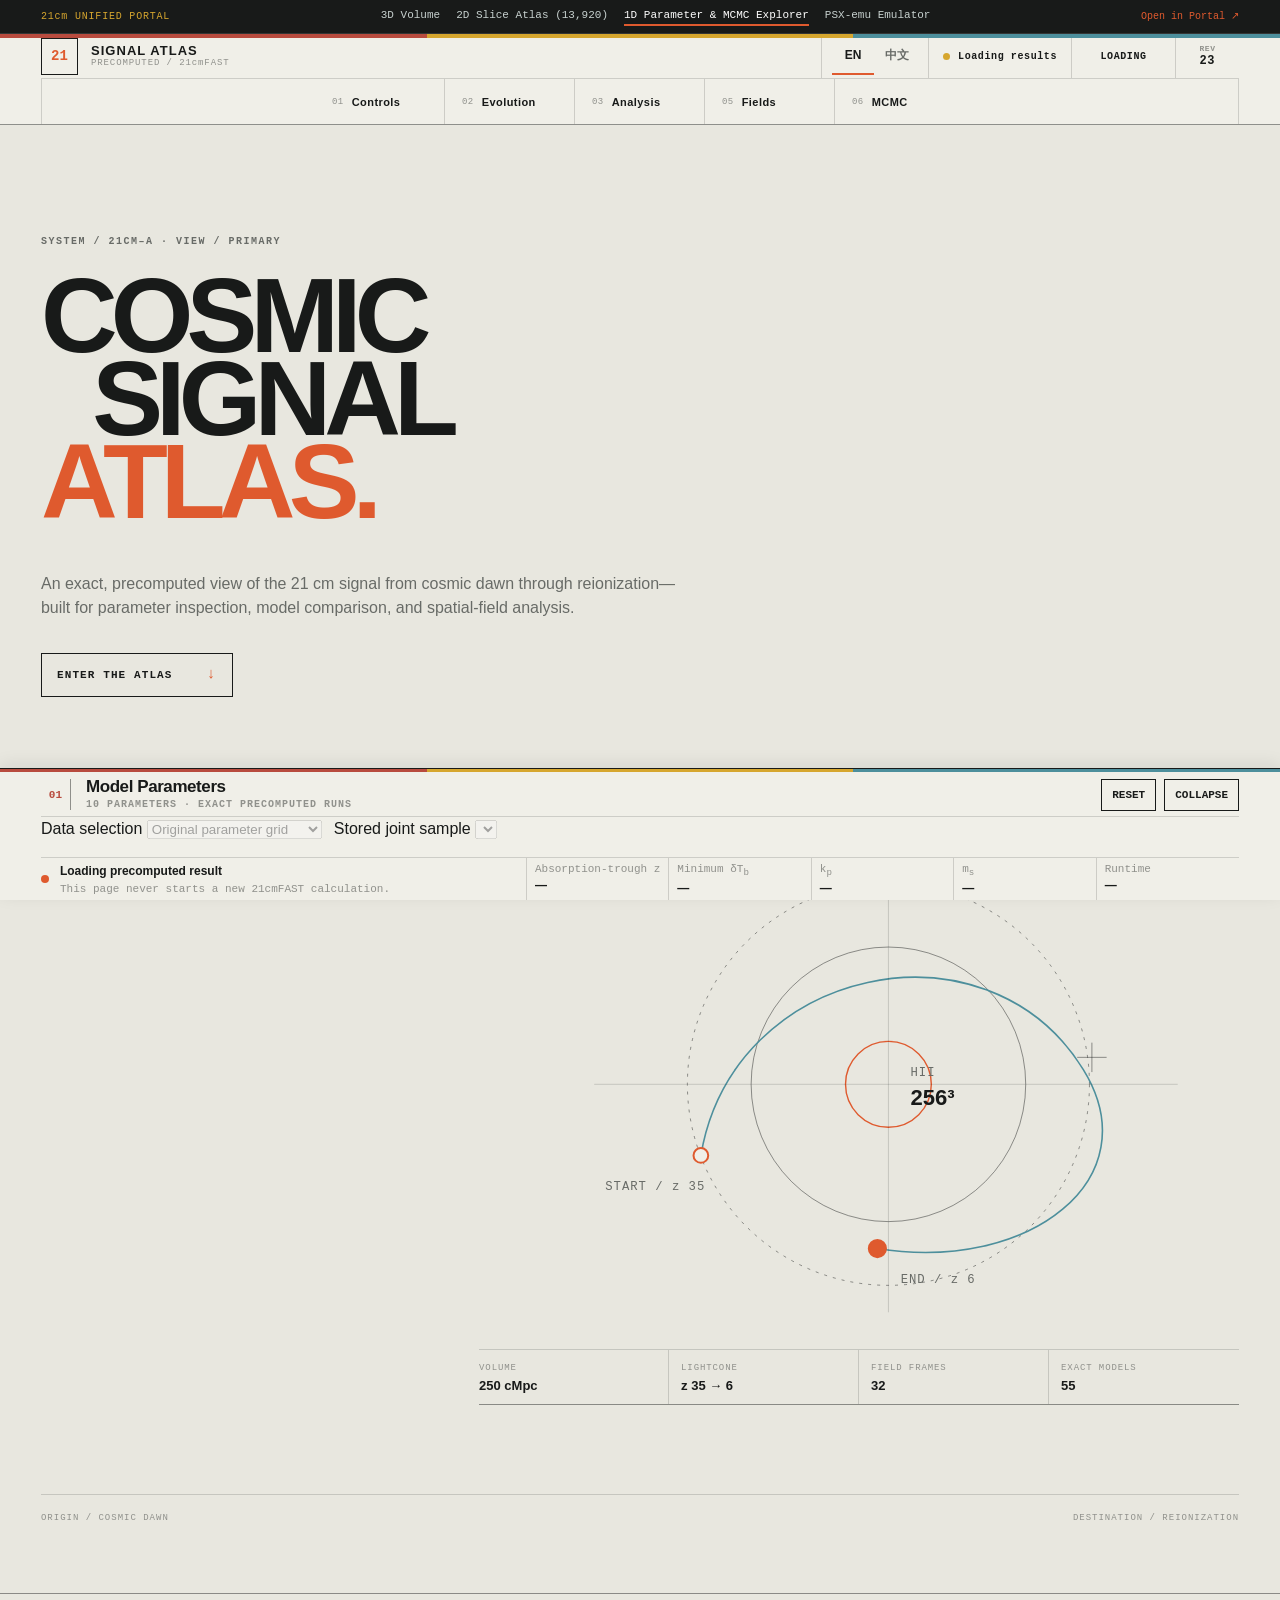
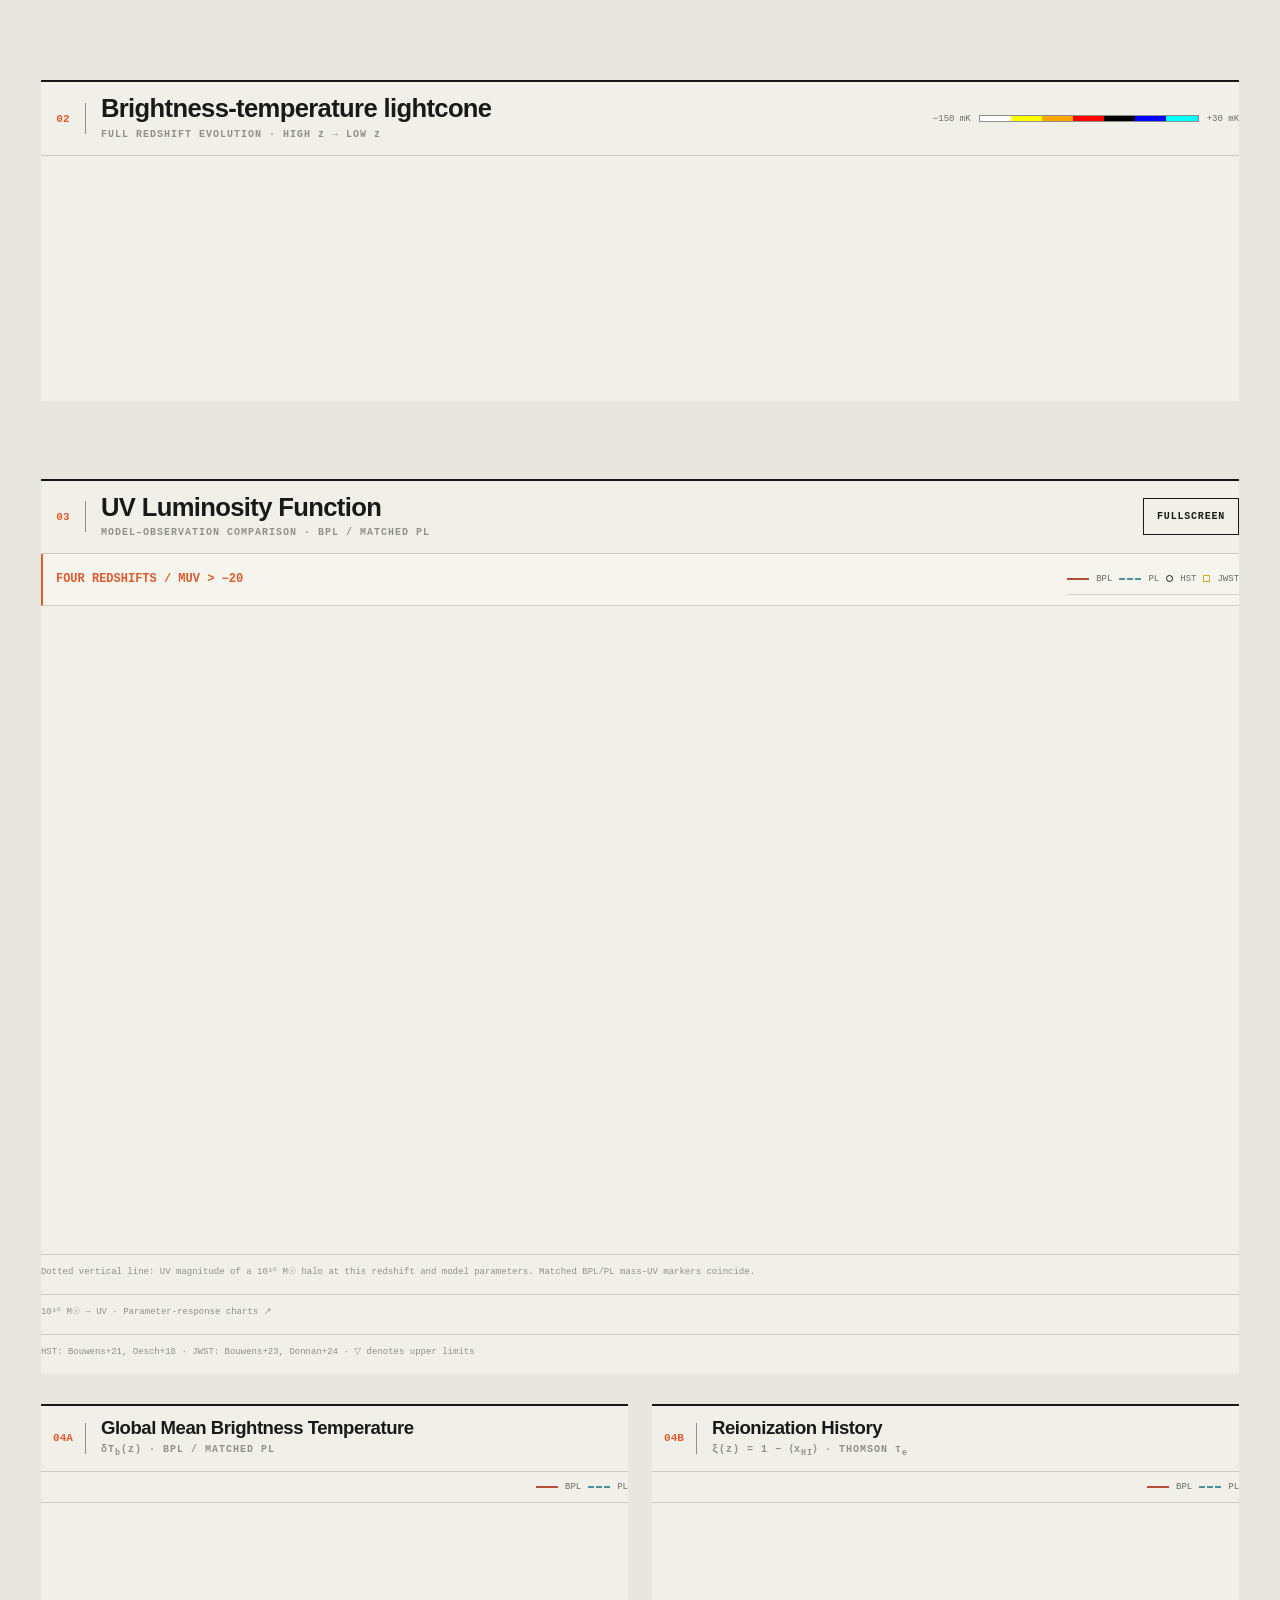
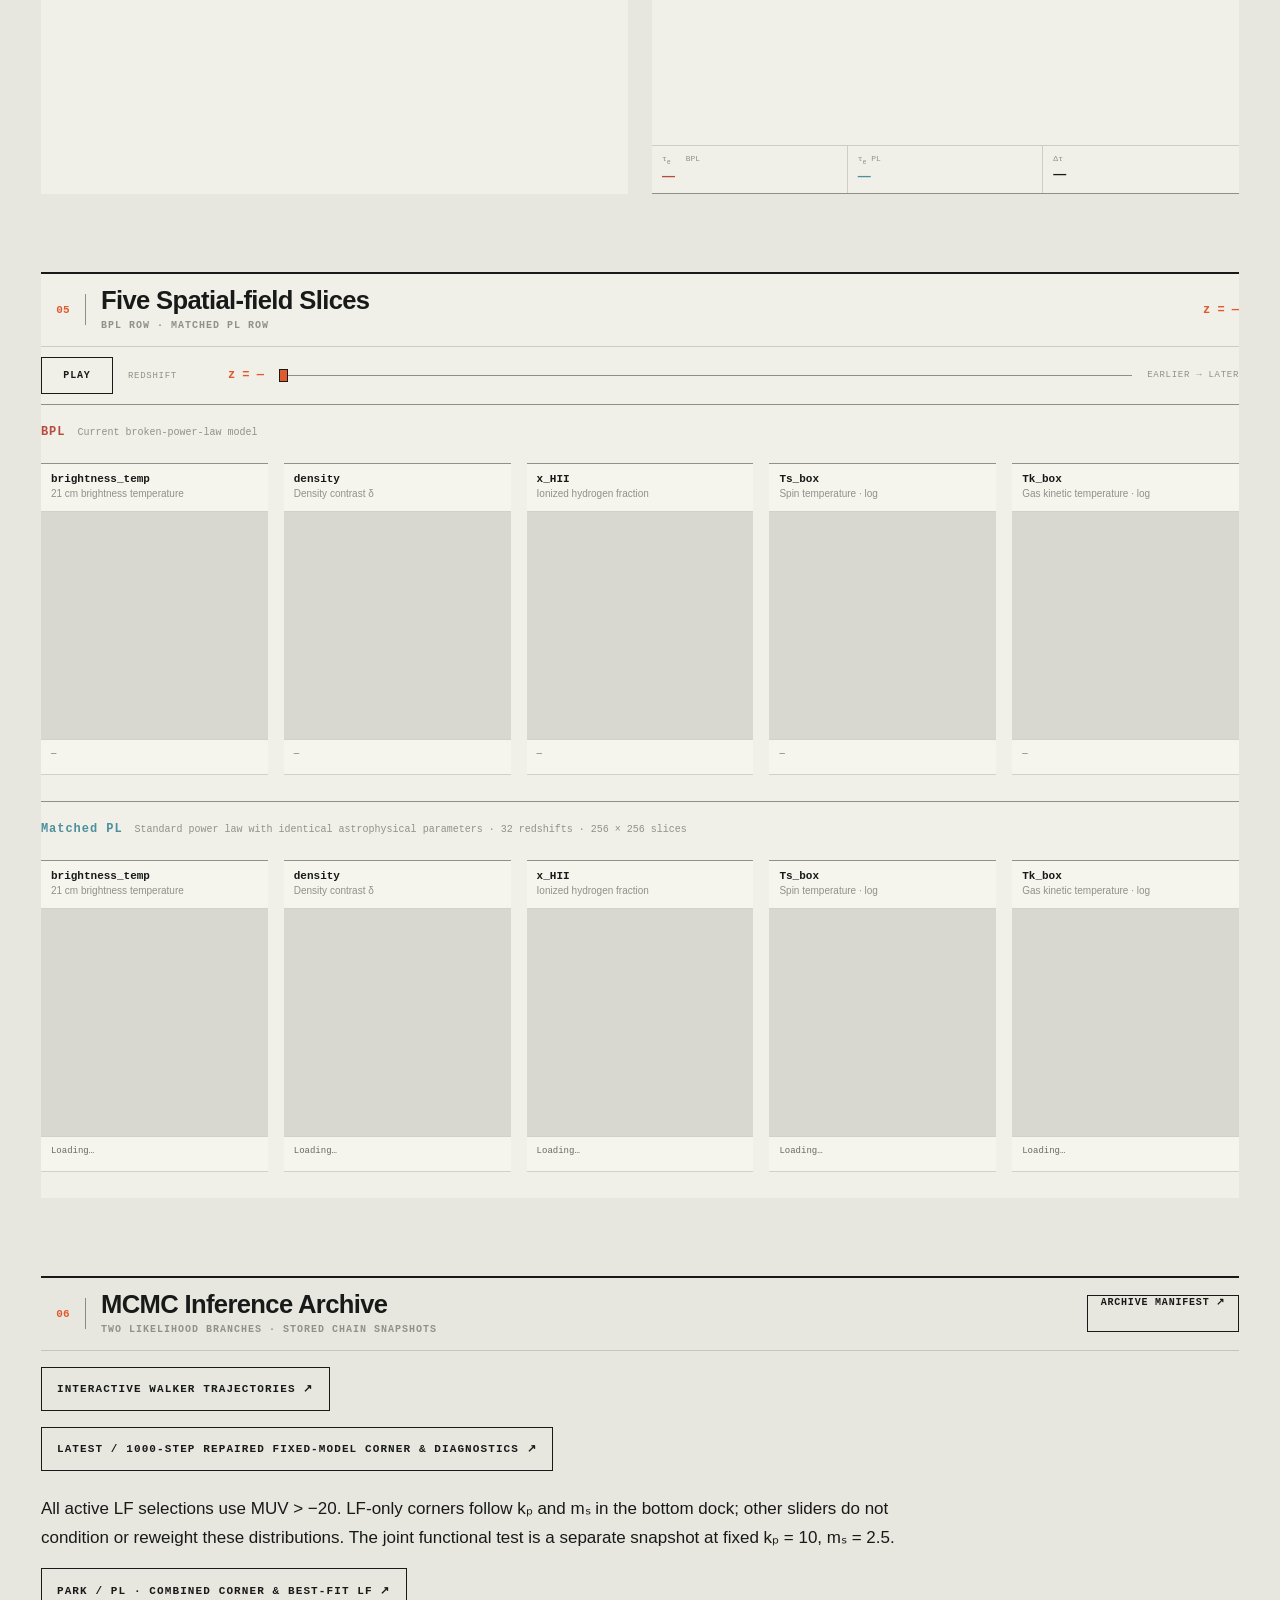
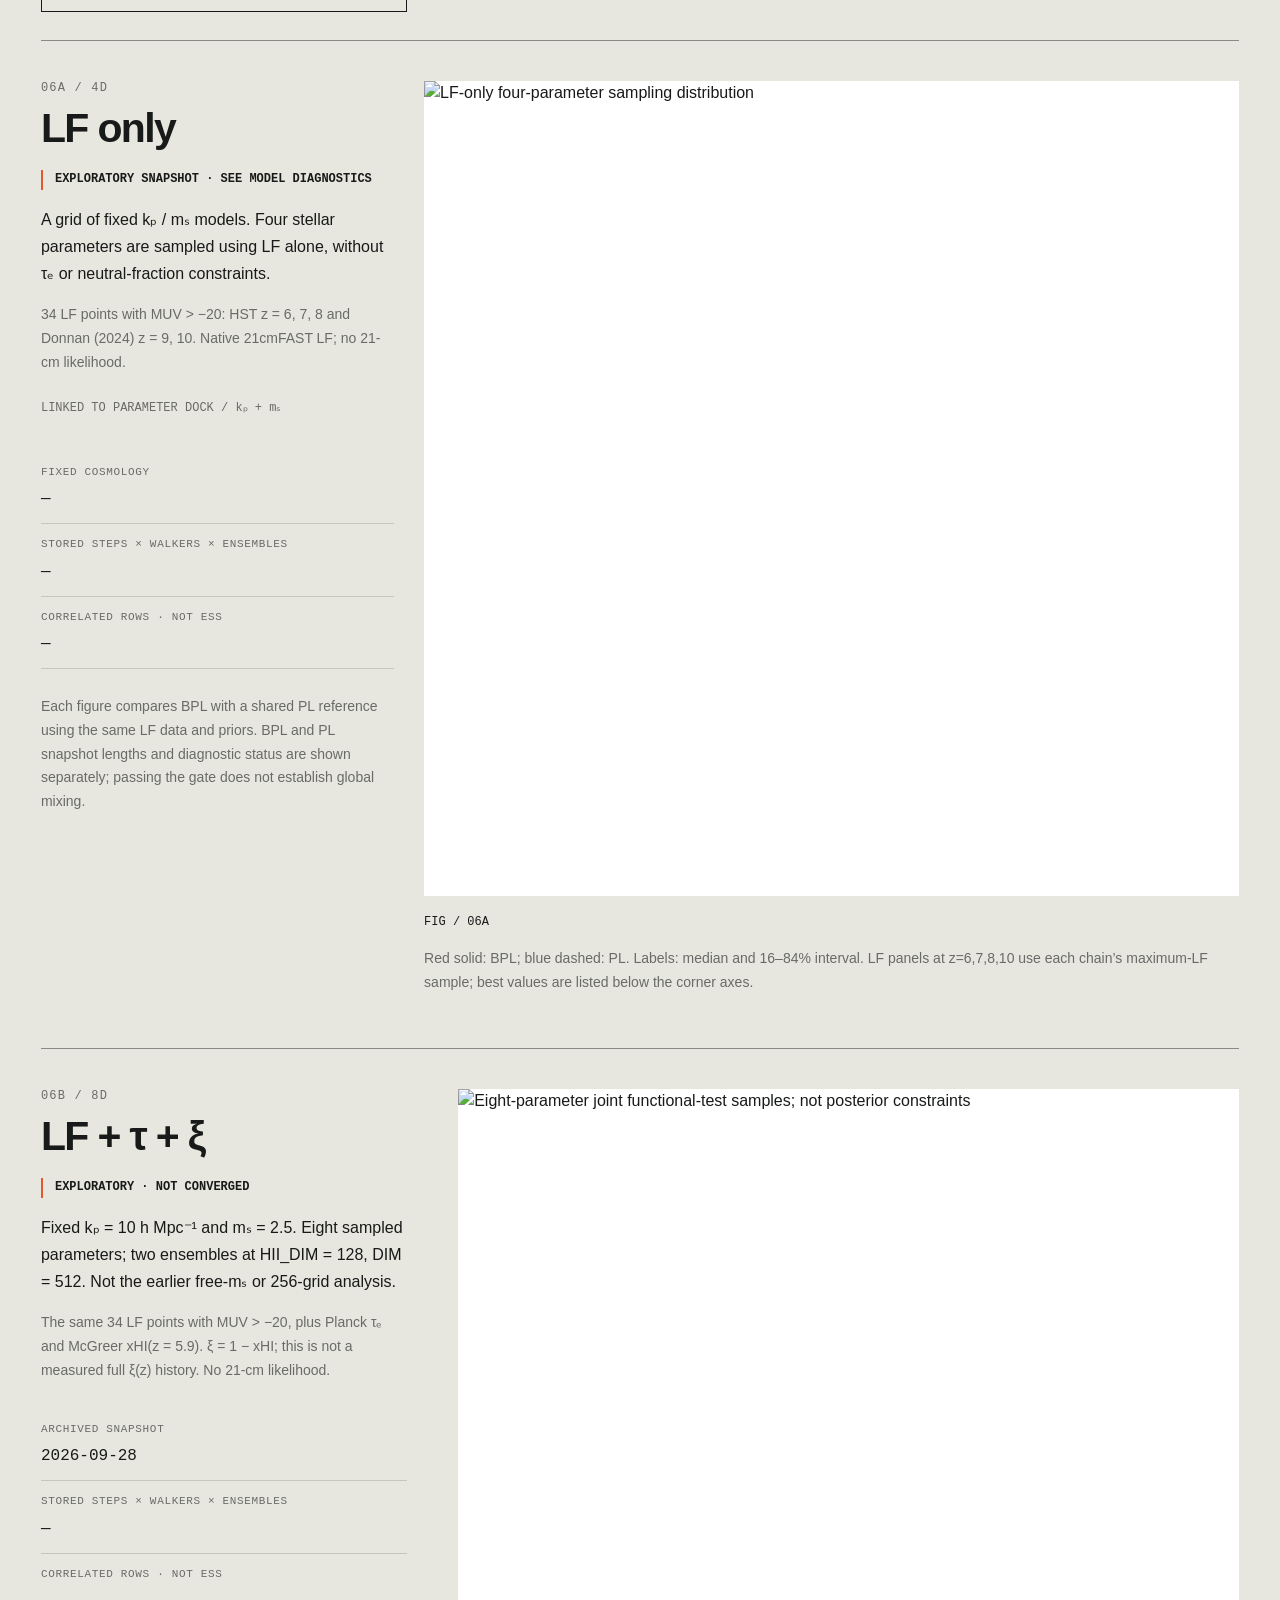
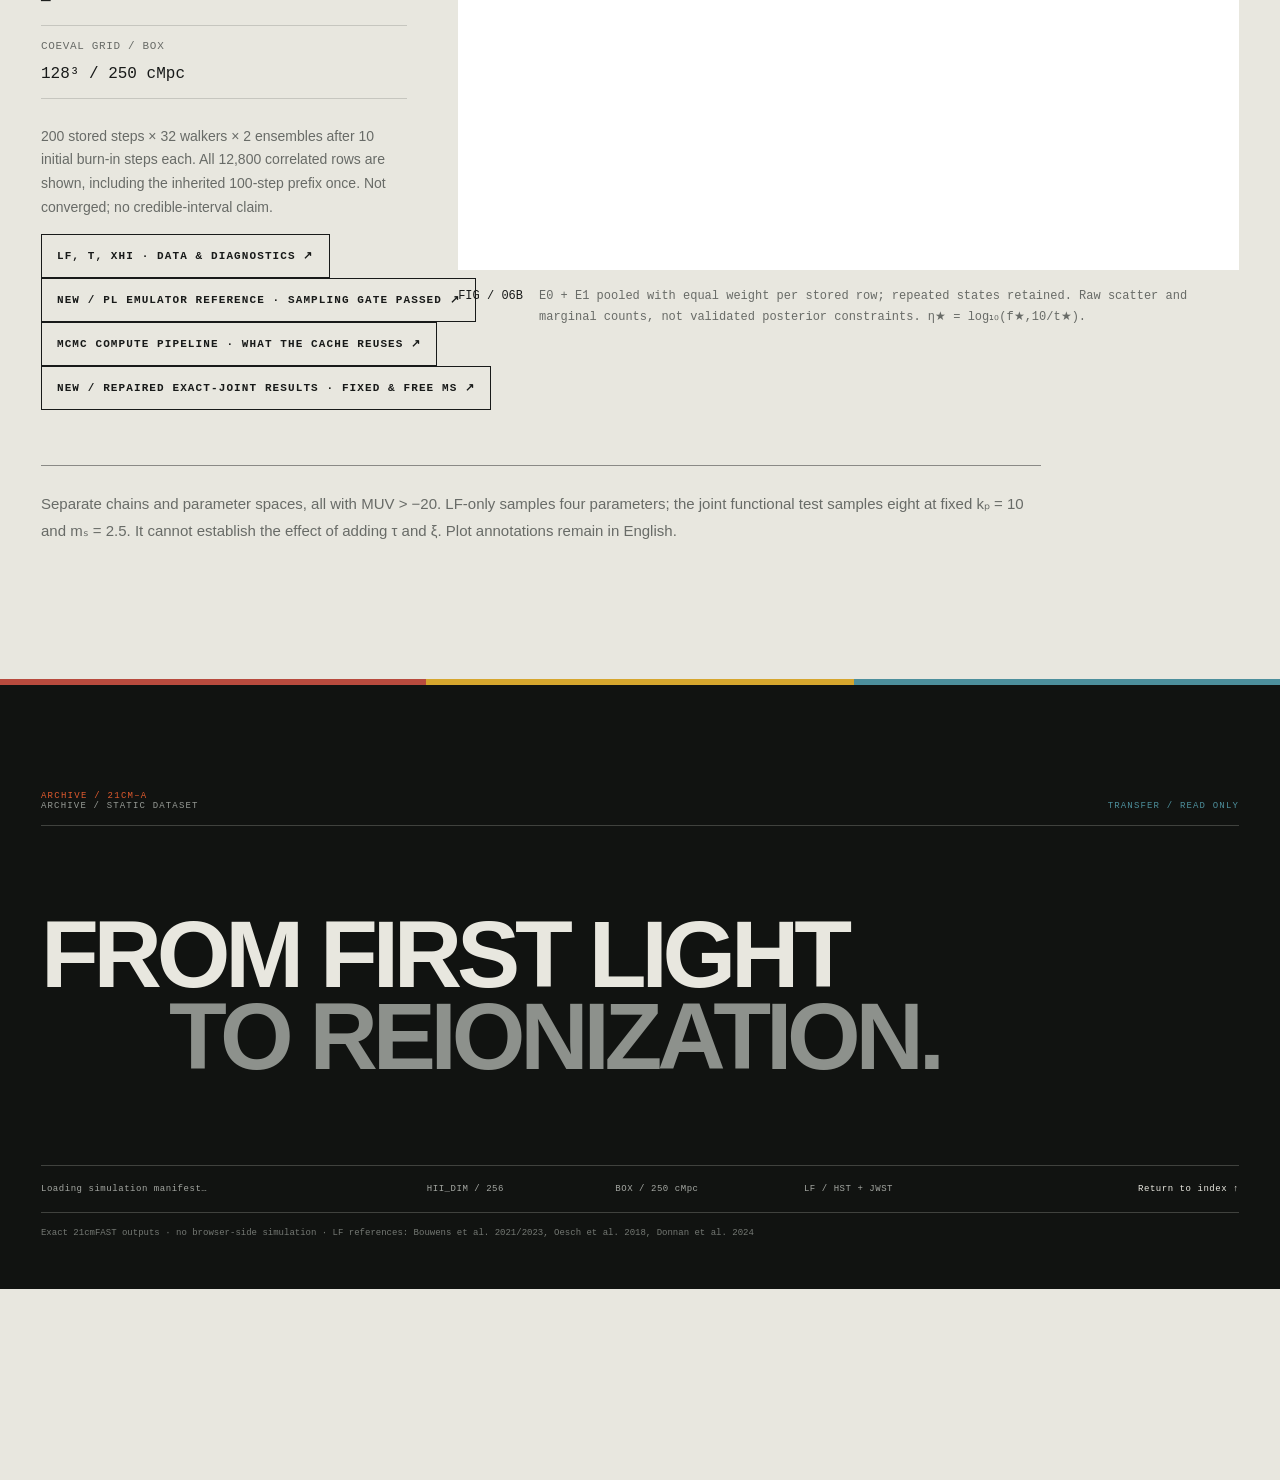
==== commit 5ce8539f: "Add PSX-emu Emulator link to unified 21cm portal strip" ====
--- a/index.html
+++ b/index.html
@@ -16,6 +16,7 @@
       <a href="https://hainahuang729.github.io/21cm-reionization-3d/cavity.html">3D Volume</a>
       <a href="https://hainahuang729.github.io/21cm-reionization-3d/atlas.html">2D Slice Atlas (13,920)</a>
       <span aria-current="page">1D Parameter &amp; MCMC Explorer</span>
+      <a href="https://hainahuang729.github.io/21cm-reionization-3d/emulator.html">PSX-emu Emulator</a>
     </nav>
     <a class="portal-strip-open" href="https://hainahuang729.github.io/21cm-reionization-3d/explorer.html">Open in Portal ↗</a>
   </aside>
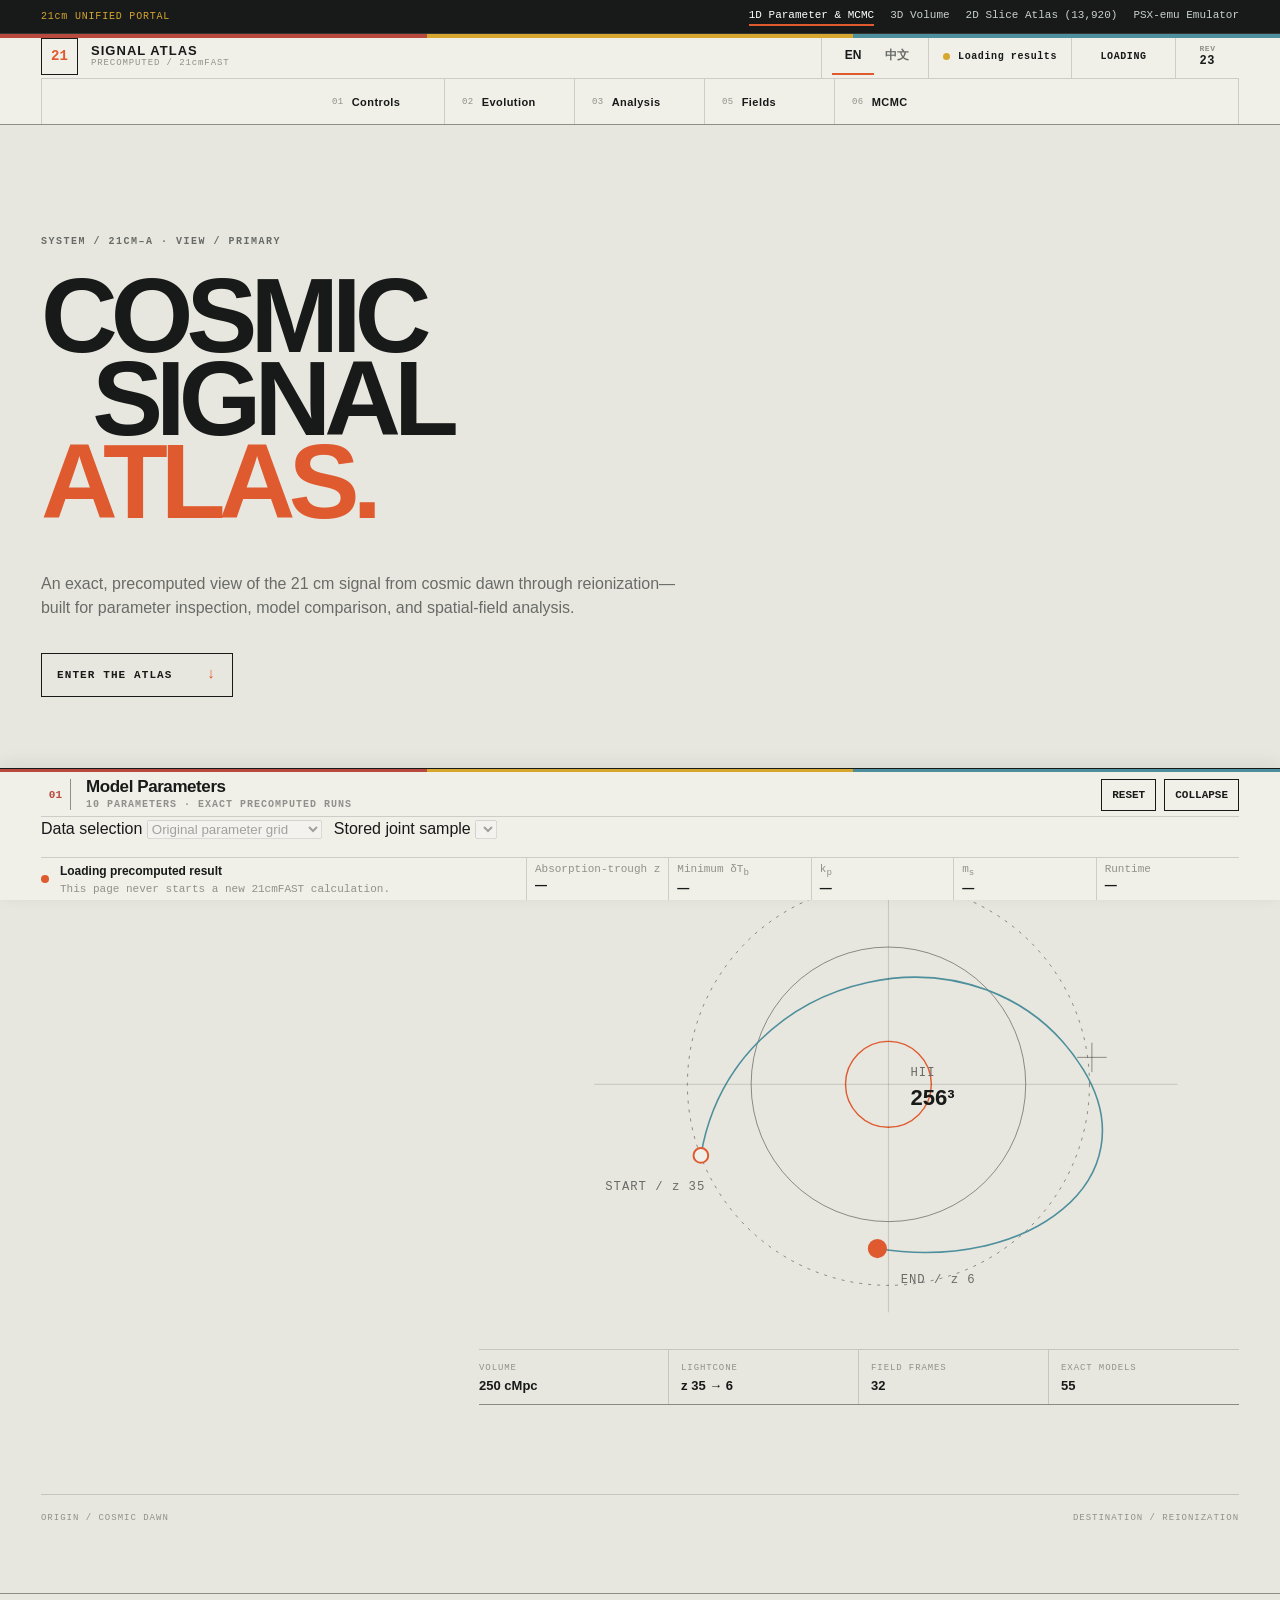
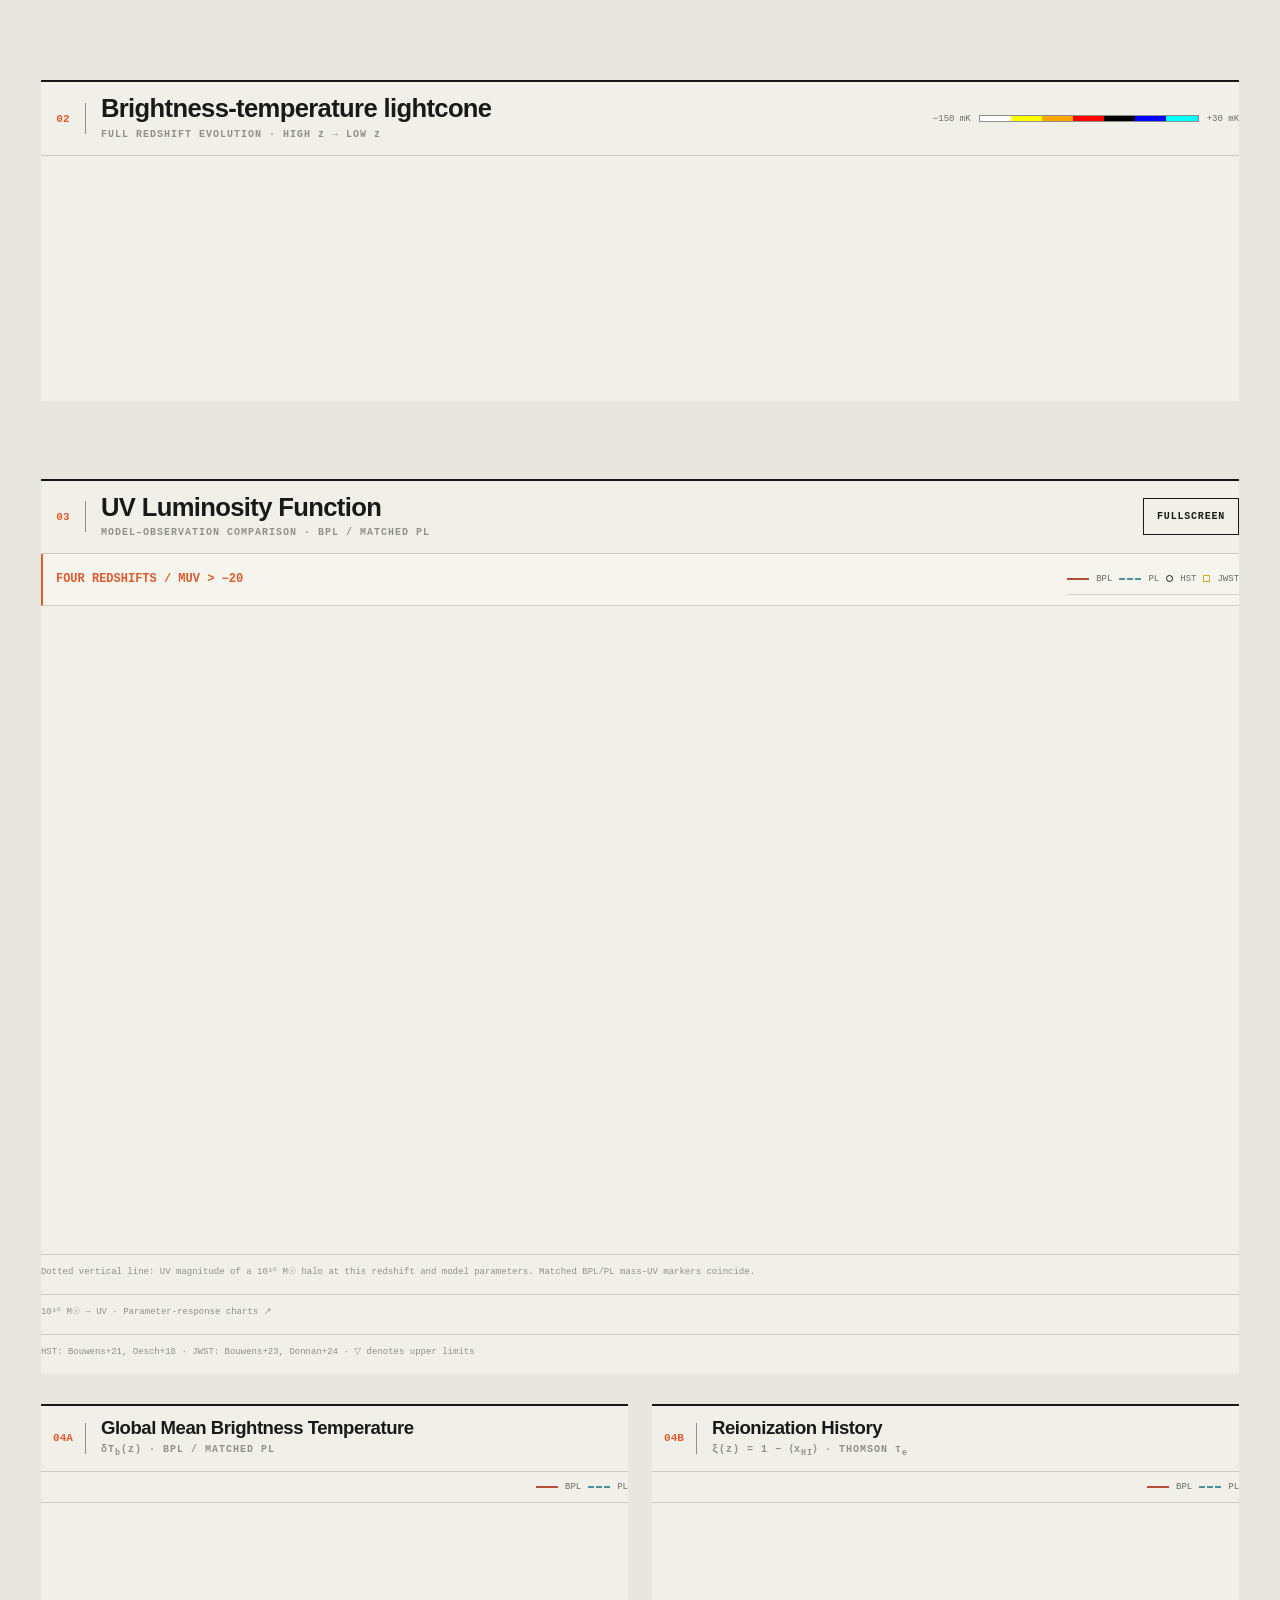
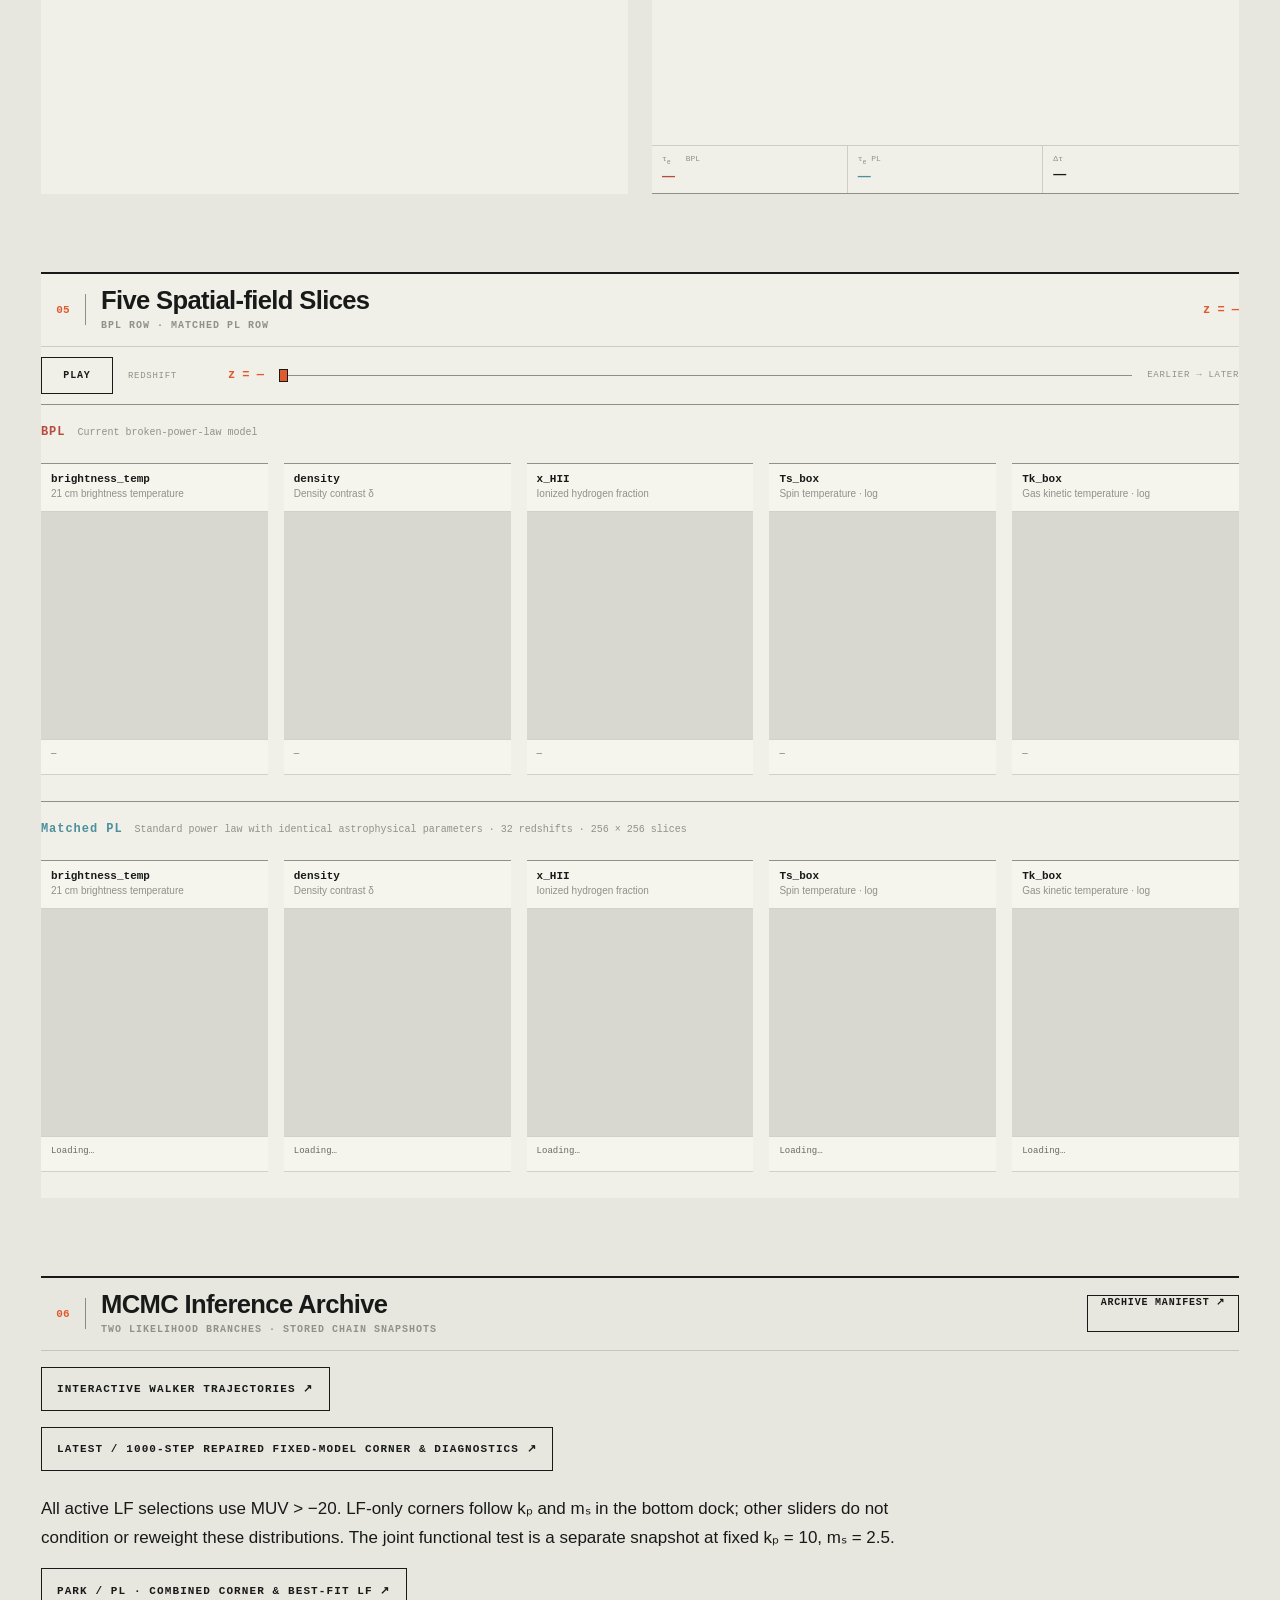
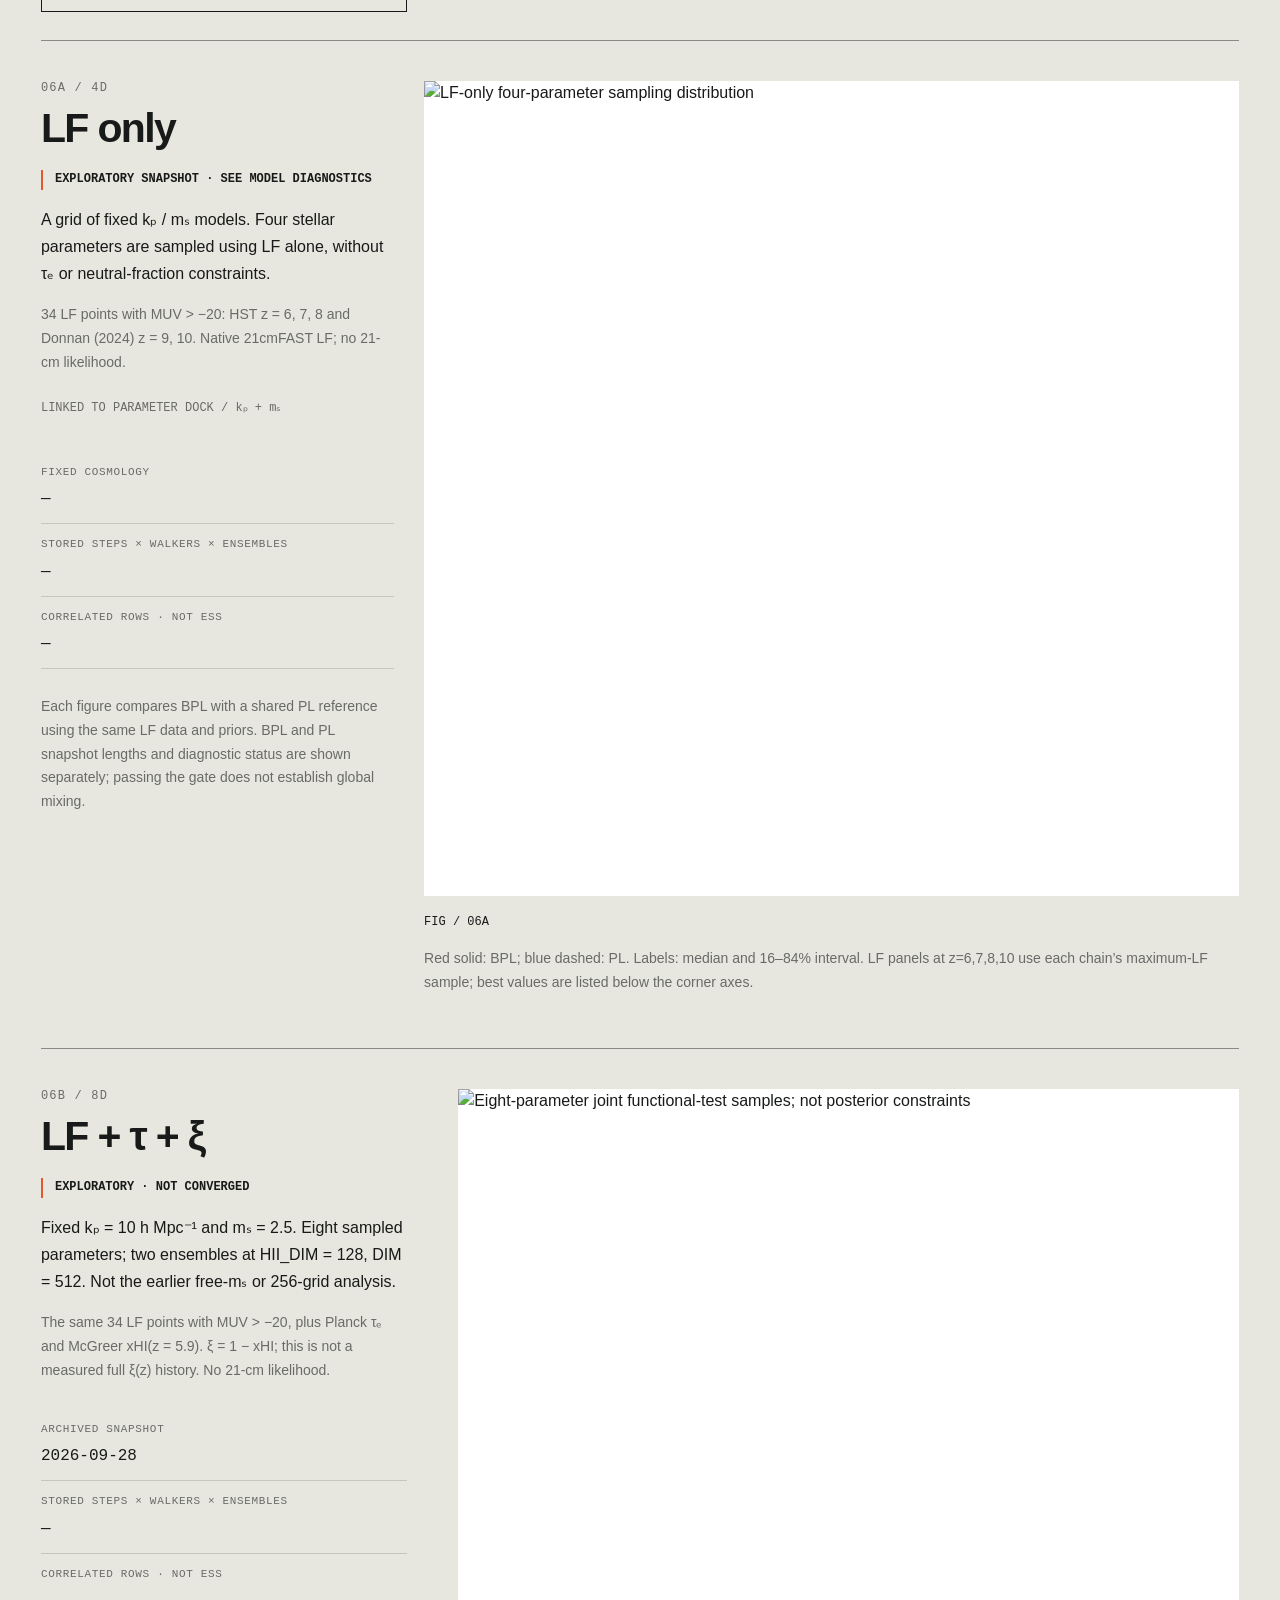
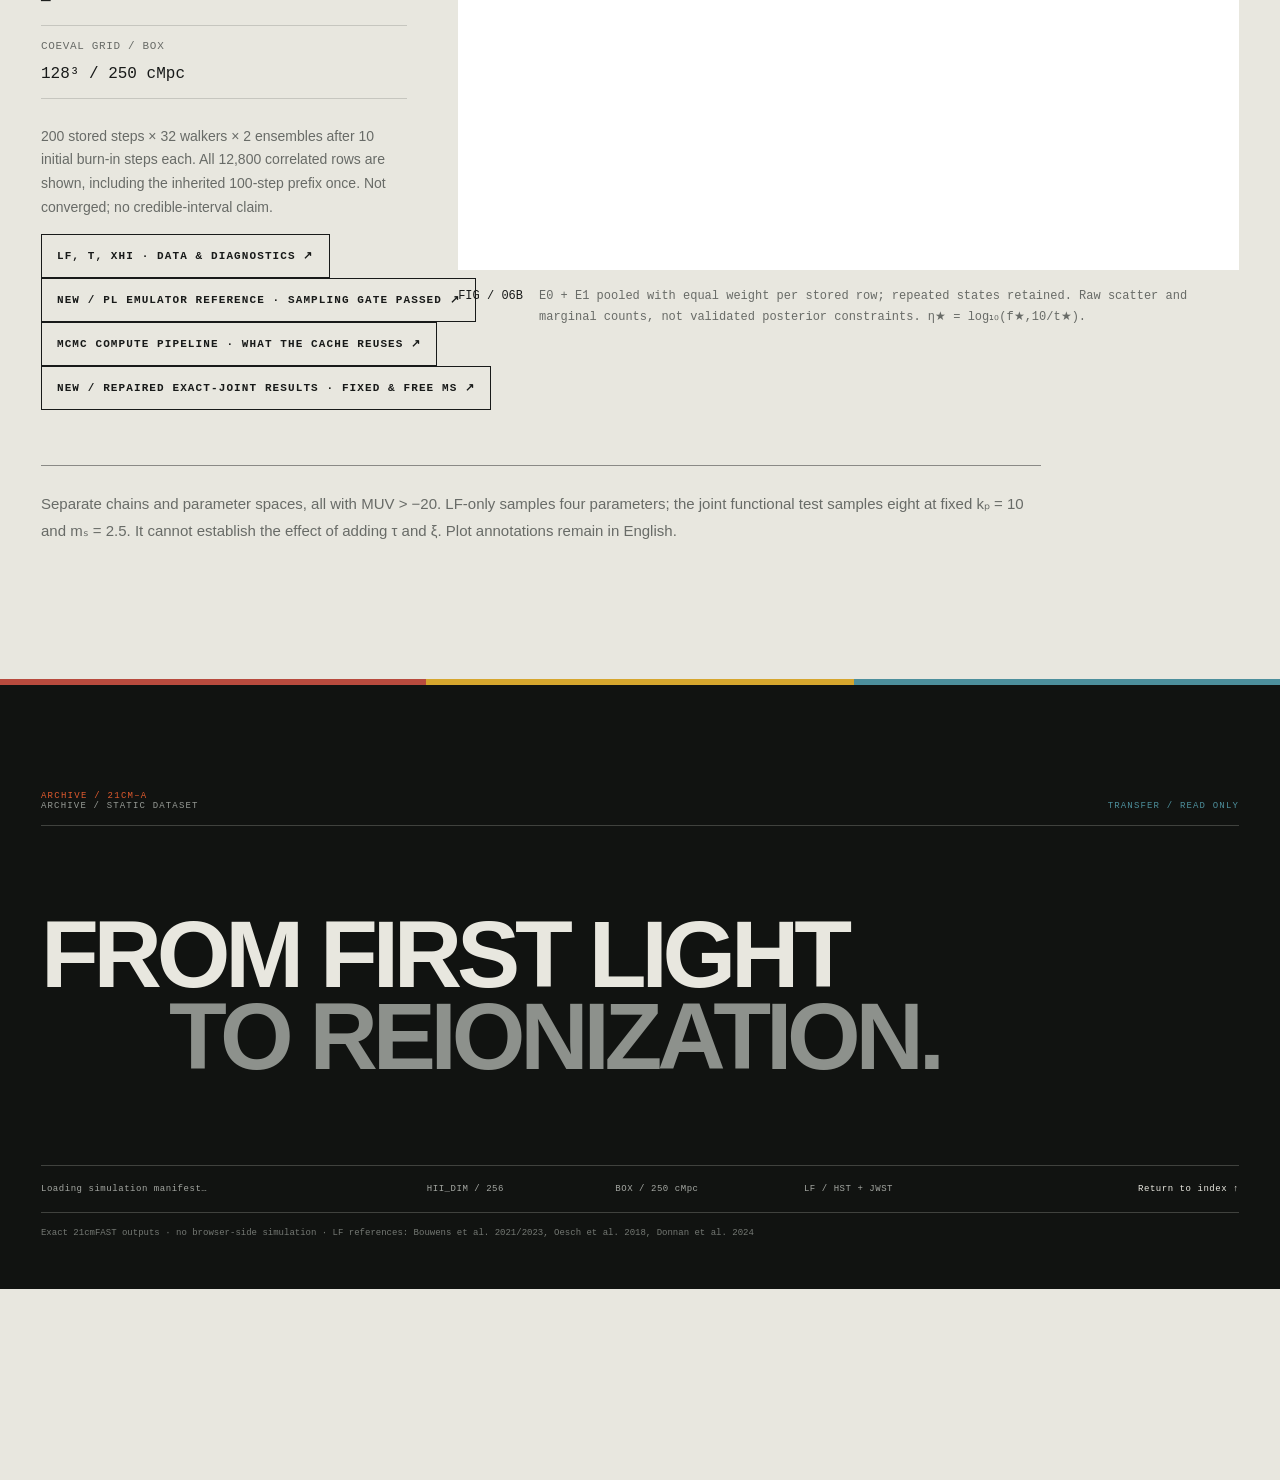
==== commit 92b9ad8a: "Merge 3D/2D viewer (portal/) and PSX-emu v1.0 (emulator/) into single unified 21cm site" ====
--- a/index.html
+++ b/index.html
@@ -13,12 +13,11 @@
   <aside class="portal-strip" aria-label="21cm Unified Portal">
     <span class="portal-strip-brand">21cm UNIFIED PORTAL</span>
     <nav class="portal-strip-links">
-      <a href="https://hainahuang729.github.io/21cm-reionization-3d/cavity.html">3D Volume</a>
-      <a href="https://hainahuang729.github.io/21cm-reionization-3d/atlas.html">2D Slice Atlas (13,920)</a>
-      <span aria-current="page">1D Parameter &amp; MCMC Explorer</span>
-      <a href="https://hainahuang729.github.io/21cm-reionization-3d/emulator.html">PSX-emu Emulator</a>
+      <span aria-current="page">1D Parameter &amp; MCMC</span>
+      <a href="./portal/cavity.html">3D Volume</a>
+      <a href="./portal/atlas.html">2D Slice Atlas (13,920)</a>
+      <a href="./emulator/index.html">PSX-emu Emulator</a>
     </nav>
-    <a class="portal-strip-open" href="https://hainahuang729.github.io/21cm-reionization-3d/explorer.html">Open in Portal ↗</a>
   </aside>
   <header class="system-header load-in">
     <a class="system-identity" href="#top" aria-label="21 cm Signal Atlas home" data-i18n-aria-label="home">
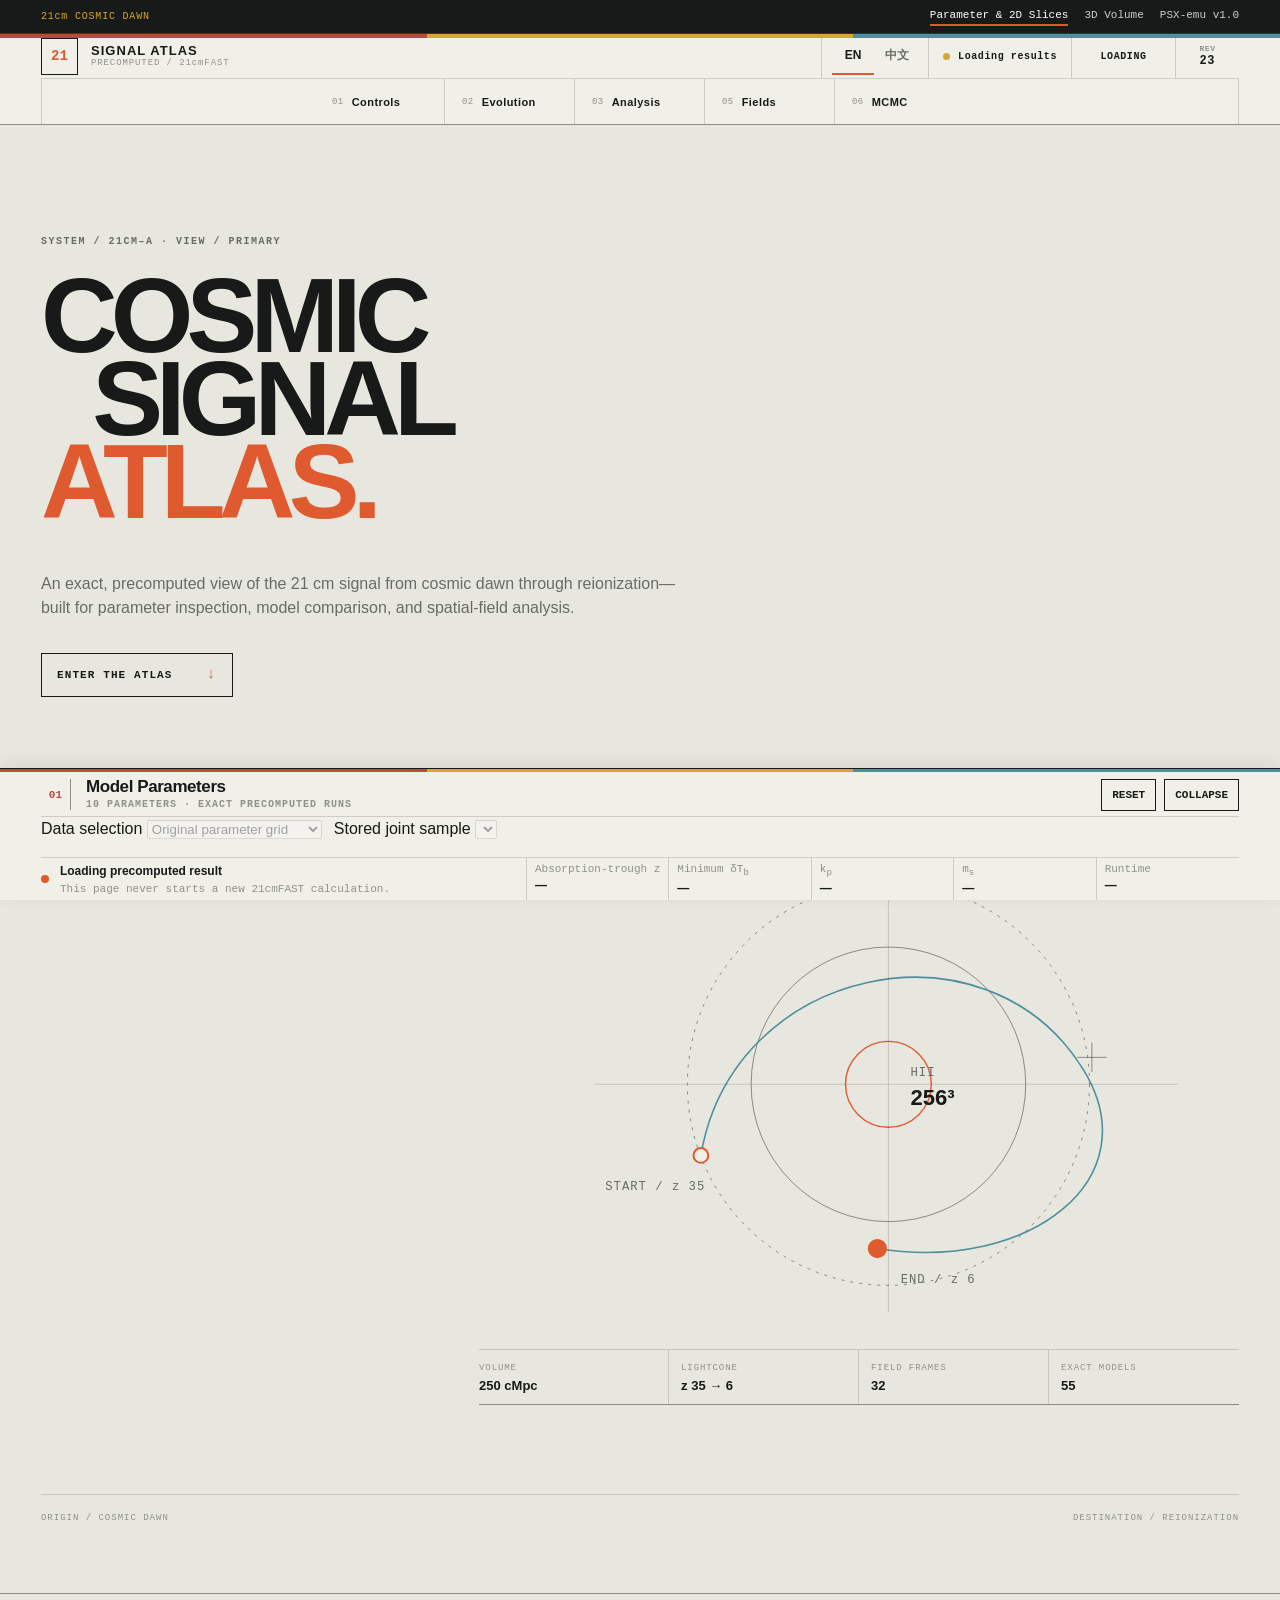
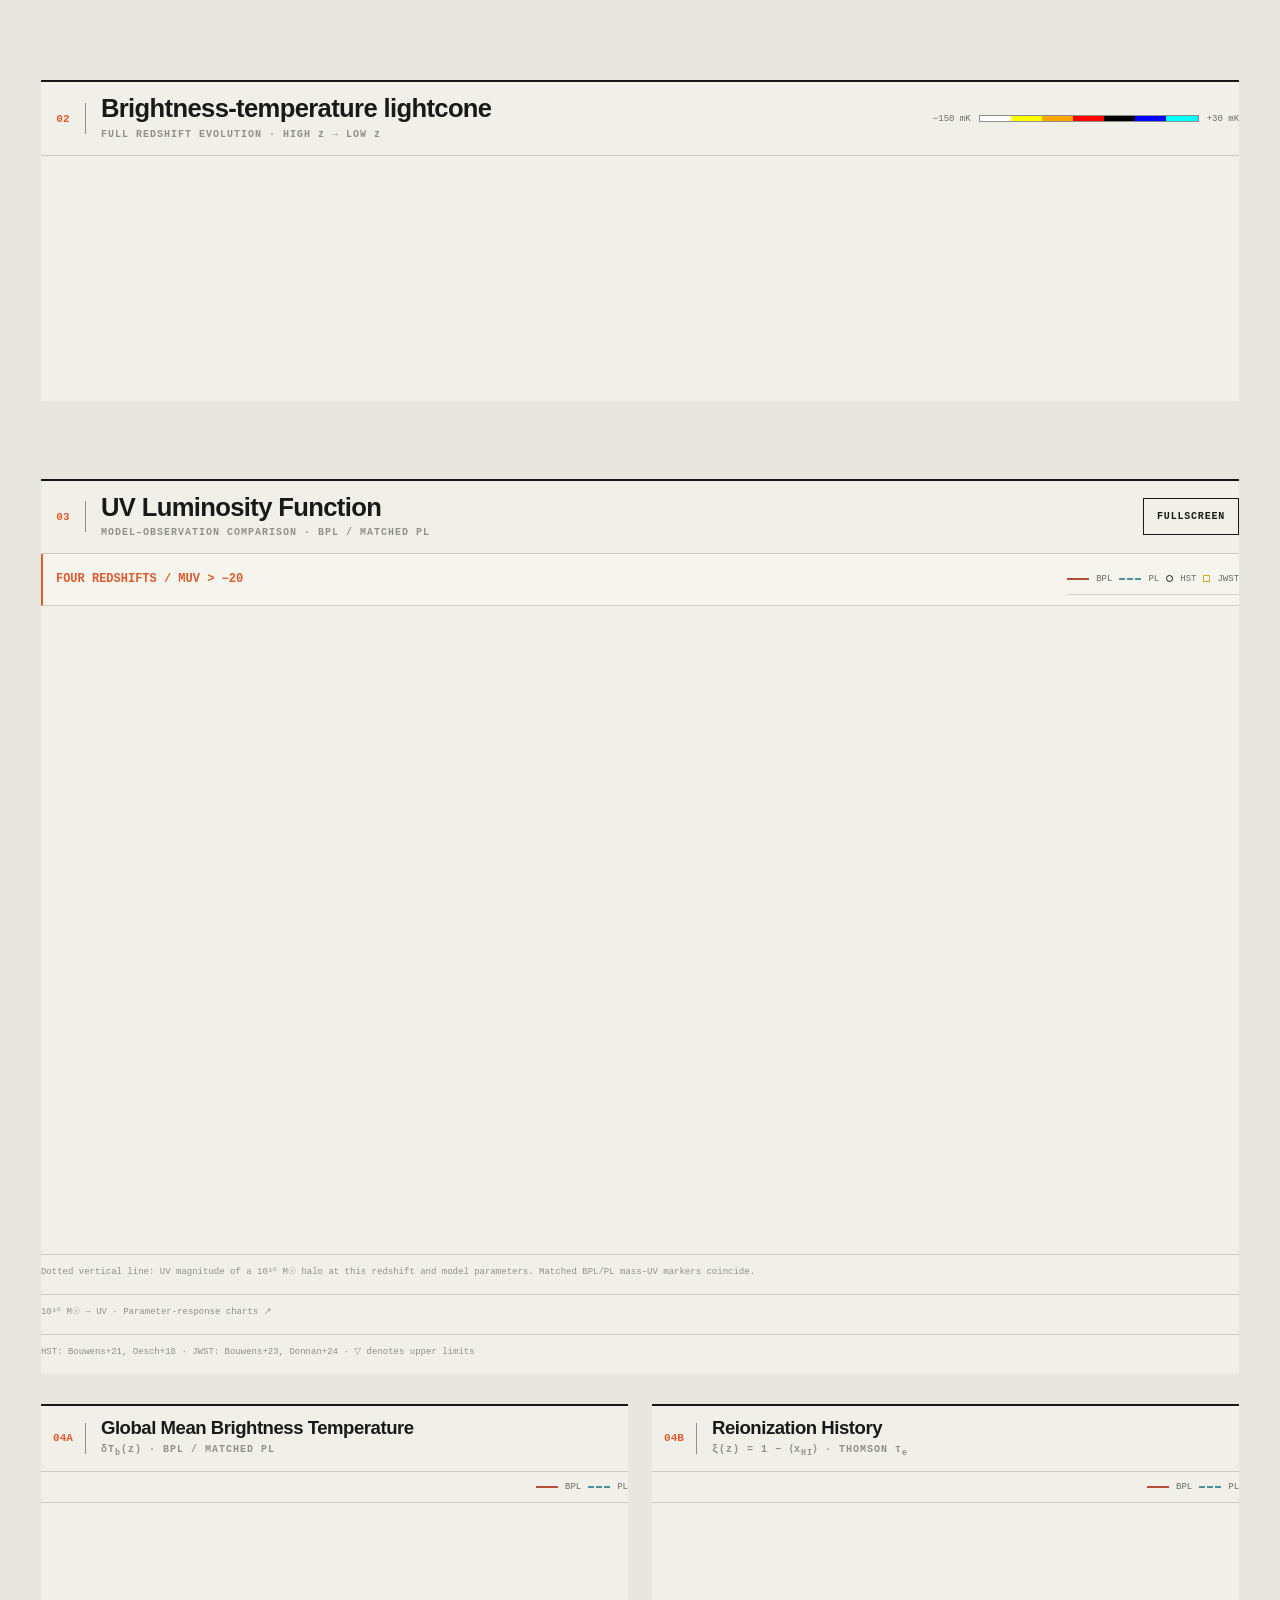
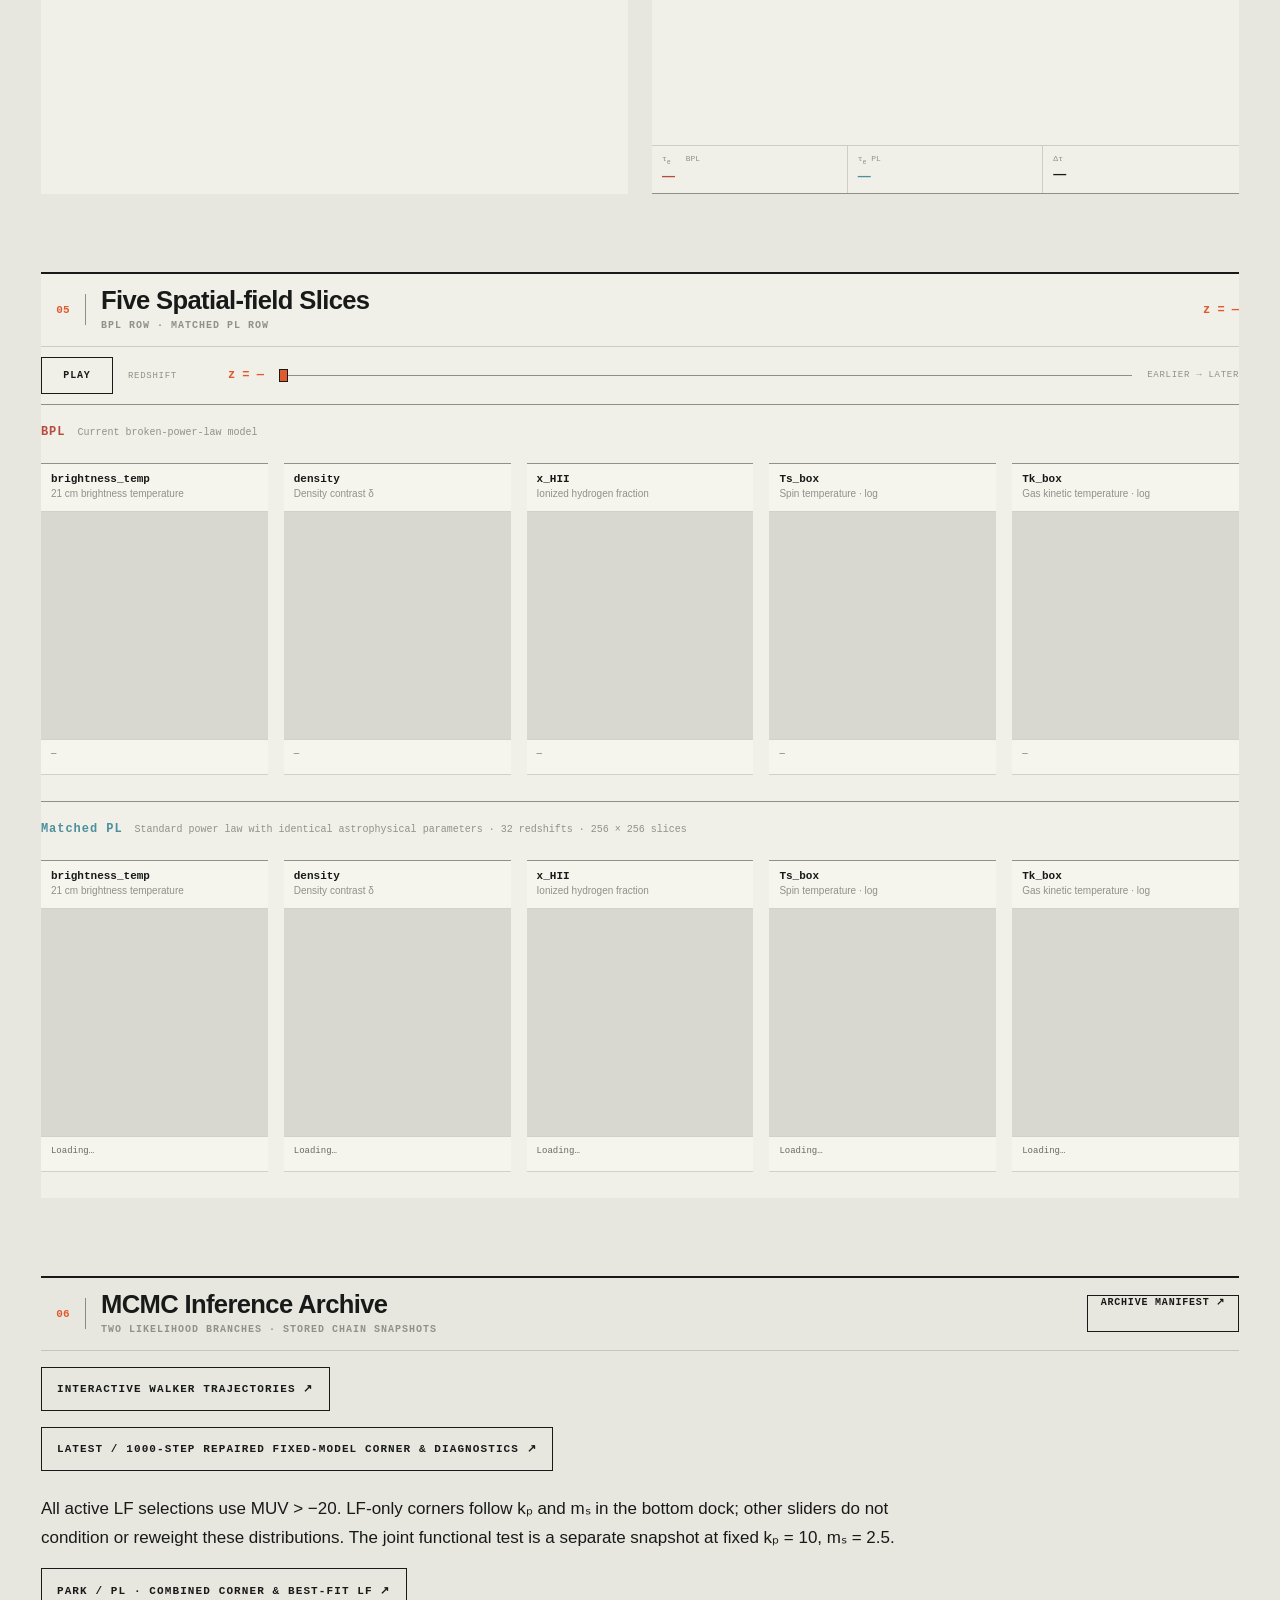
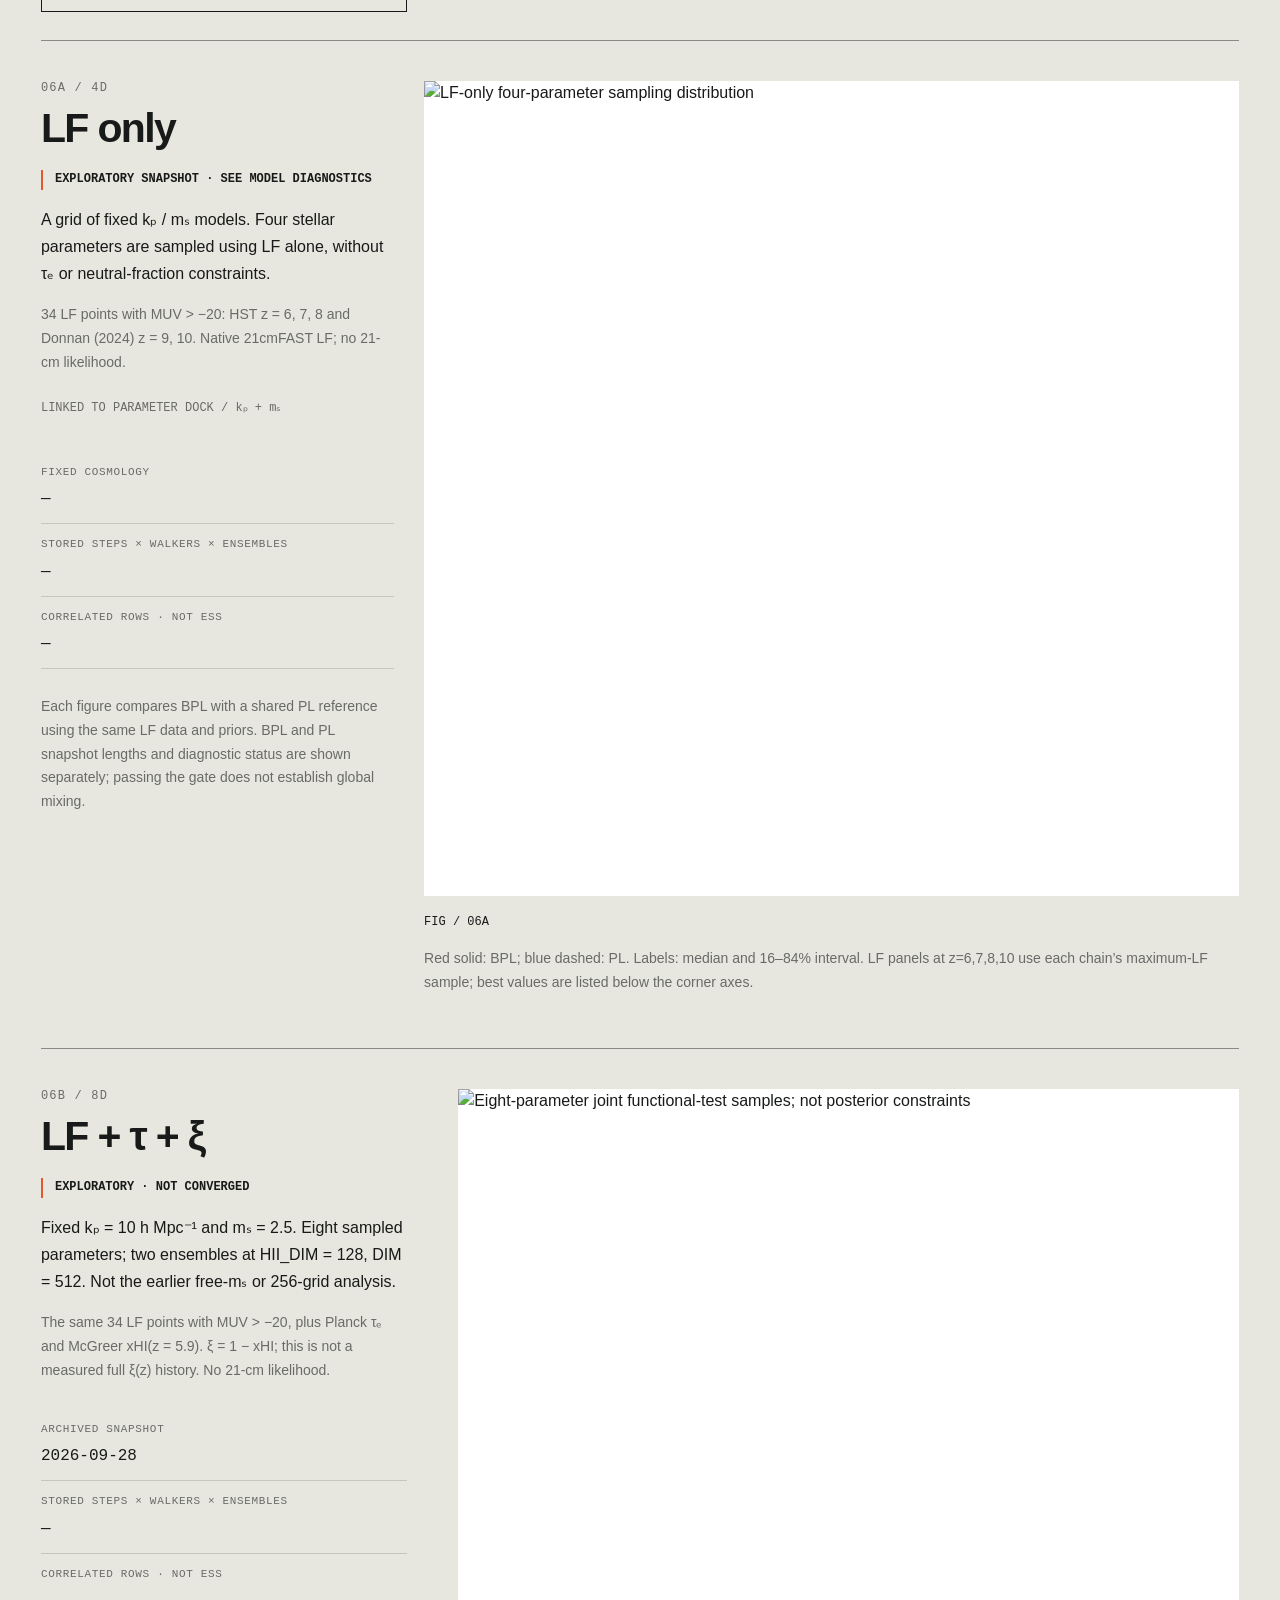
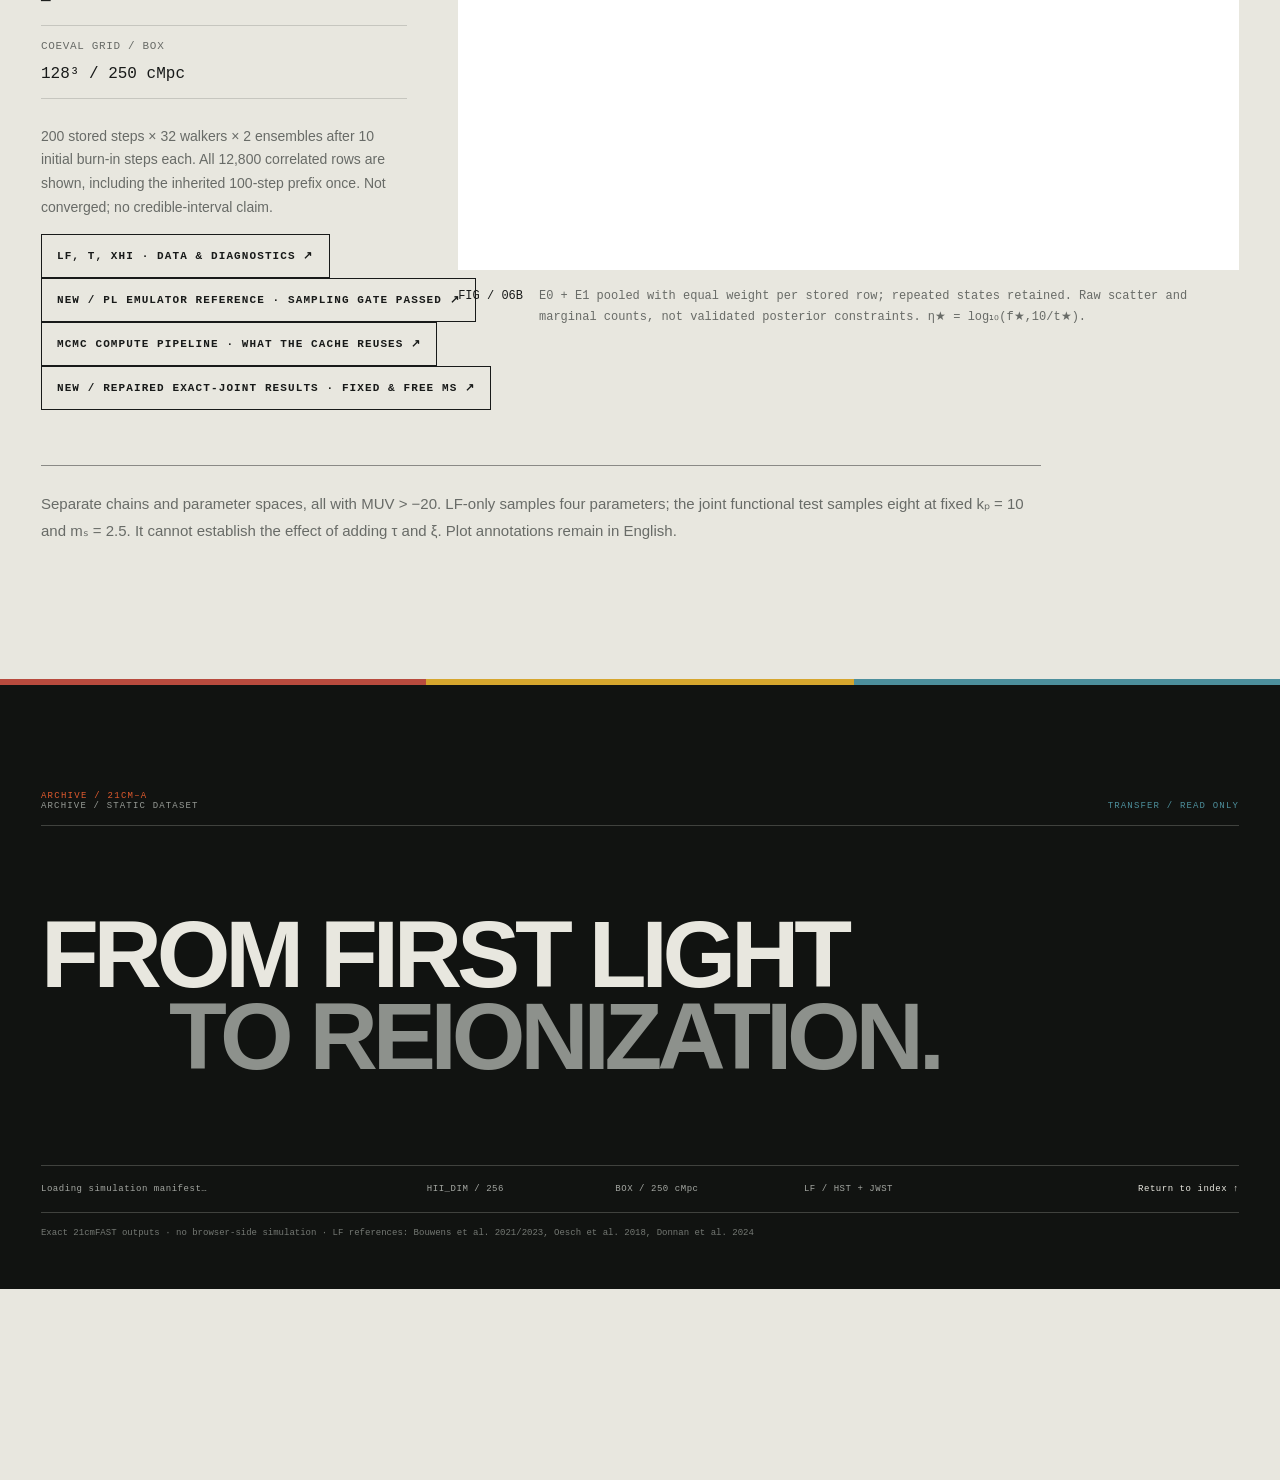
==== commit ca92d557: "Deduplicate 21cm site into 3 orthogonal views and fold legacy emulator waves" ====
--- a/index.html
+++ b/index.html
@@ -11,12 +11,11 @@
 </head>
 <body id="top">
   <aside class="portal-strip" aria-label="21cm Unified Portal">
-    <span class="portal-strip-brand">21cm UNIFIED PORTAL</span>
+    <span class="portal-strip-brand">21cm COSMIC DAWN</span>
     <nav class="portal-strip-links">
-      <span aria-current="page">1D Parameter &amp; MCMC</span>
+      <span aria-current="page">Parameter &amp; 2D Slices</span>
       <a href="./portal/cavity.html">3D Volume</a>
-      <a href="./portal/atlas.html">2D Slice Atlas (13,920)</a>
-      <a href="./emulator/index.html">PSX-emu Emulator</a>
+      <a href="./emulator/index.html">PSX-emu v1.0</a>
     </nav>
   </aside>
   <header class="system-header load-in">
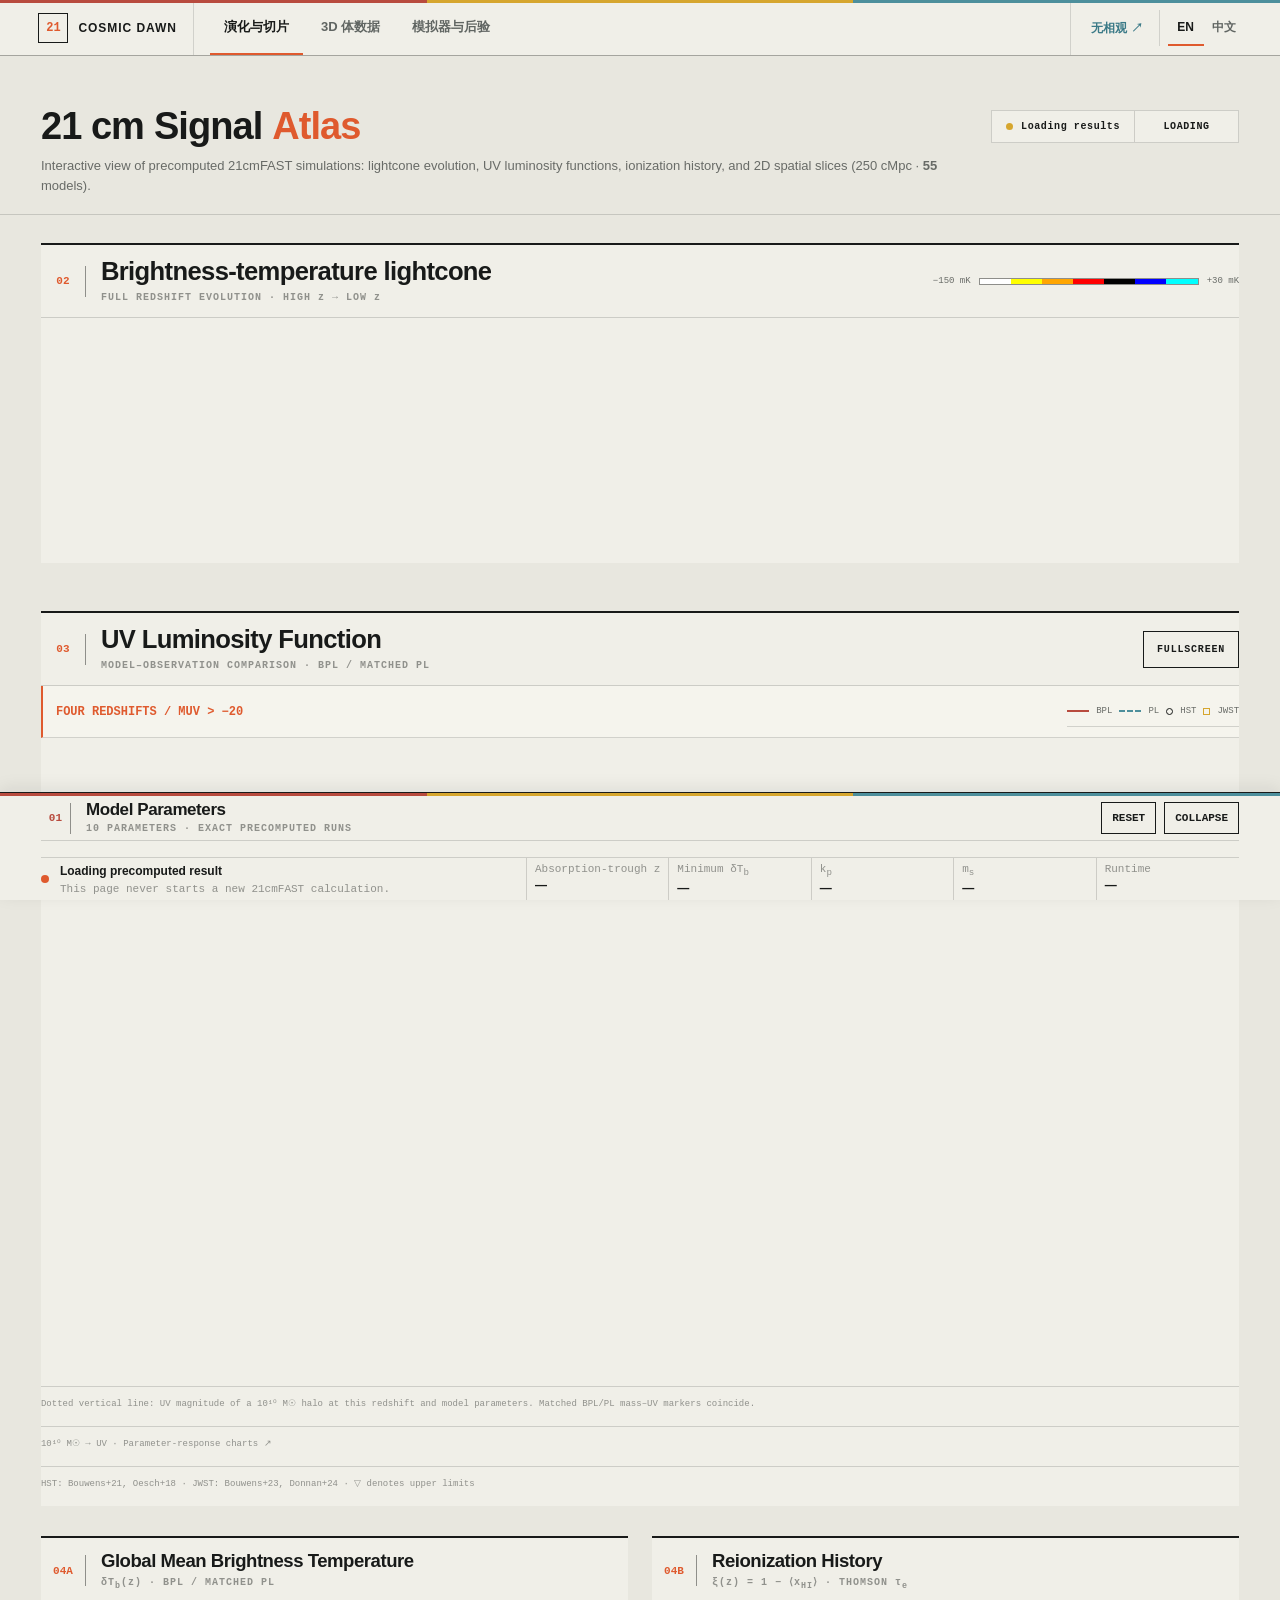
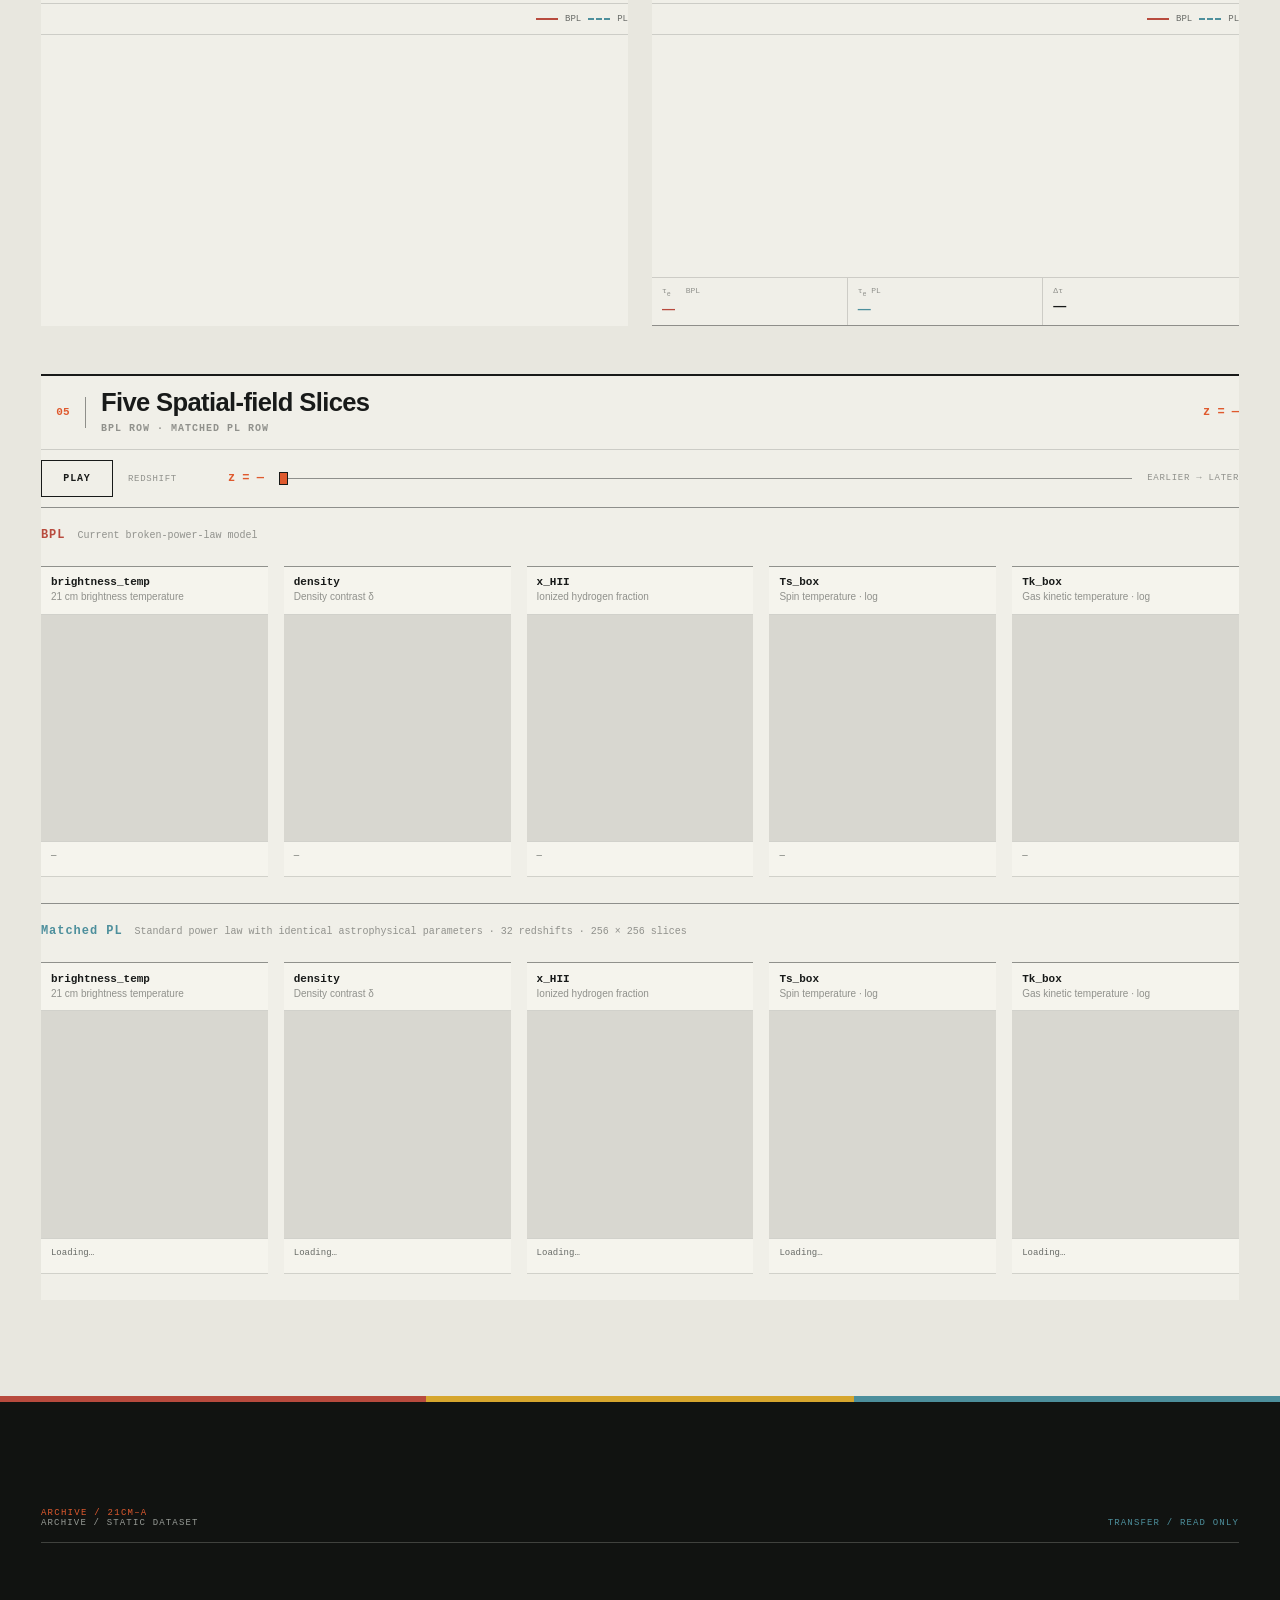
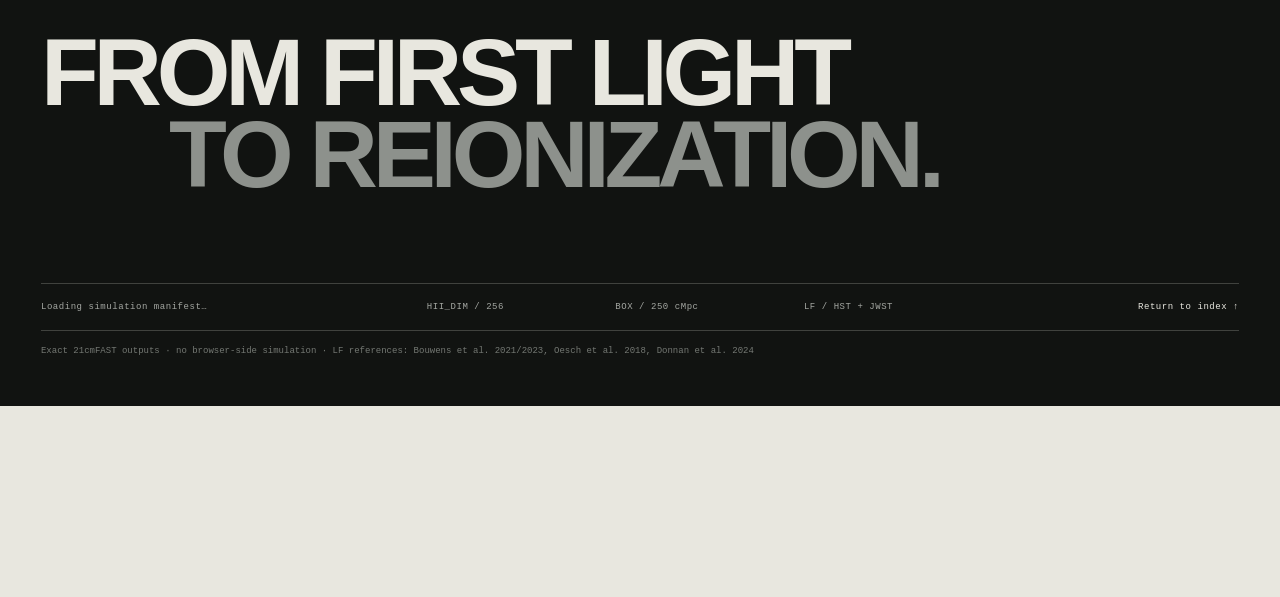
==== commit 86fe51b3: "Unify visual shell, keep visualization-only views, and enable fast lazy loading" ====
--- a/index.html
+++ b/index.html
@@ -5,74 +5,38 @@
   <meta name="viewport" content="width=device-width, initial-scale=1">
   <meta http-equiv="Cache-Control" content="no-cache, no-store, must-revalidate">
   <title>21cmFAST Precomputed Parameter Atlas</title>
+  <link rel="stylesheet" href="unified-shell.css?v=20261127">
   <link rel="stylesheet" href="styles.css?v=lf-bestfit-1&amp;layout=right-pl-1&amp;dock=compact-1">
-<link rel="stylesheet" href="mcmc-progress.css?v=20261007-1">
 <script>if (new URLSearchParams(location.search).get("embed") === "1") document.documentElement.classList.add("is-embedded");</script>
 </head>
 <body id="top">
-  <aside class="portal-strip" aria-label="21cm Unified Portal">
-    <span class="portal-strip-brand">21cm COSMIC DAWN</span>
-    <nav class="portal-strip-links">
-      <span aria-current="page">Parameter &amp; 2D Slices</span>
-      <a href="./portal/cavity.html">3D Volume</a>
-      <a href="./emulator/index.html">PSX-emu v1.0</a>
+  <header class="site-header">
+    <a class="site-brand" href="#top" aria-label="21 cm Signal Atlas home" data-i18n-aria-label="home"><span class="site-brand-mark">21</span><span class="site-brand-text" data-i18n="identity">COSMIC DAWN</span></a>
+    <nav class="site-nav" aria-label="21cm 统一视图">
+      <a href="./index.html" aria-current="page" data-i18n="controls">演化与切片</a>
+      <a href="./portal/cavity.html">3D 体数据</a>
+      <a href="./emulator/index.html">模拟器与后验</a>
     </nav>
-  </aside>
-  <header class="system-header load-in">
-    <a class="system-identity" href="#top" aria-label="21 cm Signal Atlas home" data-i18n-aria-label="home">
-      <span class="identity-mark">21</span>
-      <span><b data-i18n="identity">SIGNAL ATLAS</b><small data-i18n="precomputed">PRECOMPUTED / 21cmFAST</small></span>
-    </a>
-    <nav class="system-navigation" aria-label="Atlas sections" data-i18n-aria-label="navigation">
-      <a href="#parameters-section"><span>01</span><b data-i18n="controls">Controls</b></a>
-      <a href="#lightcone-section"><span>02</span><b data-i18n="evolution">Evolution</b></a>
-      <a href="#analysis-section"><span>03</span><b data-i18n="analysis">Analysis</b></a>
-      <a href="#fields-section"><span>05</span><b data-i18n="fields">Fields</b></a>
-      <a href="#mcmc-section"><span>06</span><b>MCMC</b></a>
-    </nav>
-    <div class="system-register">
-      <div class="language-switch" role="group" aria-label="Interface language" data-i18n-aria-label="language">
+    <div class="site-actions">
+      <a class="site-home-link" href="https://formless-observatory.wuxiangguan.workers.dev/research/21cmfast-parameter-atlas">无相观 ↗</a>
+      <div class="site-lang" role="group" aria-label="Interface language" data-i18n-aria-label="language">
         <button type="button" data-language="en" lang="en" aria-label="English" aria-pressed="true">EN</button>
         <button type="button" data-language="zh" lang="zh-CN" aria-label="中文" aria-pressed="false">中文</button>
       </div>
-      <div id="data-state" class="server-state"><i></i><span>Loading results</span></div>
-      <div id="run-badge" class="run-badge idle">LOADING</div>
-      <div class="revision-tag"><small data-i18n="revision">REV</small><strong>23</strong></div>
     </div>
   </header>
 
-  <section class="mission-hero" aria-labelledby="hero-title">
+  <section class="mission-hero compact-hero" aria-labelledby="hero-title">
     <div class="hero-copy">
-      <p class="technical-label hero-kicker" data-i18n="heroKicker">SYSTEM / 21CM–A · VIEW / PRIMARY</p>
-      <h1 id="hero-title"><span data-i18n="heroCosmic">COSMIC</span><span data-i18n="heroSignal">SIGNAL</span><span data-i18n="heroAtlas">ATLAS.</span></h1>
-      <p class="hero-intro" data-i18n="heroIntro">An exact, precomputed view of the 21 cm signal from cosmic dawn through reionization—built for parameter inspection, model comparison, and spatial-field analysis.</p>
-      <a class="system-action" href="#parameters-section"><b data-i18n="enter">Enter the atlas</b> <span>↓</span></a>
-    </div>
-    <aside class="hero-instrument" aria-label="Simulation volume and redshift coverage" data-i18n-aria-label="instrument">
-      <div class="instrument-heading"><span data-i18n="missionProfile">MISSION PROFILE / 001</span><span data-i18n="precomputedState">STATE / PRECOMPUTED</span></div>
-      <svg class="orbital-diagram" viewBox="0 0 620 430" role="img" aria-labelledby="orbit-title orbit-description">
-        <title id="orbit-title" data-i18n="orbitTitle">Simulation redshift trajectory</title>
-        <desc id="orbit-description" data-i18n="orbitDescription">A technical diagram representing the stored lightcone from redshift 35 to redshift 6.</desc>
-        <circle class="orbit-ring orbit-ring-outer" cx="334" cy="214" r="164"></circle>
-        <circle class="orbit-ring" cx="334" cy="214" r="112"></circle>
-        <circle class="orbit-core" cx="334" cy="214" r="35"></circle>
-        <path class="orbit-trajectory" d="M 181 272 C 207 117, 414 74, 493 202 C 548 291, 449 368, 325 348"></path>
-        <line class="diagram-axis" x1="94" y1="214" x2="570" y2="214"></line>
-        <line class="diagram-axis" x1="334" y1="28" x2="334" y2="400"></line>
-        <g class="orbit-node node-start"><circle cx="181" cy="272" r="6"></circle><text x="103" y="300" data-i18n="start">START / z 35</text></g>
-        <g class="orbit-node node-end"><circle cx="325" cy="348" r="7"></circle><text x="344" y="376" data-i18n="end">END / z 6</text></g>
-        <g class="orbit-crosshair"><line x1="488" y1="192" x2="512" y2="192"></line><line x1="500" y1="180" x2="500" y2="204"></line></g>
-        <text class="diagram-code" x="352" y="207">HII</text>
-        <text class="diagram-value" x="352" y="231">256³</text>
-      </svg>
-      <dl class="mission-metadata">
-        <div><dt data-i18n="volume">VOLUME</dt><dd>250 cMpc</dd></div>
-        <div><dt data-i18n="lightcone">LIGHTCONE</dt><dd>z 35 → 6</dd></div>
-        <div><dt data-i18n="frames">FIELD FRAMES</dt><dd>32</dd></div>
-        <div><dt data-i18n="models">EXACT MODELS</dt><dd id="hero-run-count">55</dd></div>
-      </dl>
-    </aside>
-    <div class="hero-coordinate"><span data-i18n="origin">ORIGIN / COSMIC DAWN</span><span data-i18n="destination">DESTINATION / REIONIZATION</span></div>
+      <div class="hero-top-row">
+        <h1 id="hero-title"><span data-i18n="heroCosmic">21 cm</span> <span data-i18n="heroSignal">Signal</span> <span data-i18n="heroAtlas">Atlas</span></h1>
+        <div class="compact-telemetry">
+          <div id="data-state" class="server-state"><i></i><span>Loading results</span></div>
+          <div id="run-badge" class="run-badge idle">LOADING</div>
+        </div>
+      </div>
+      <p class="hero-intro" data-i18n="heroIntro">Interactive view of precomputed 21cmFAST simulations: lightcone evolution, UV luminosity functions, ionization history, and 2D spatial slices (250 cMpc · <strong id="hero-run-count">55</strong> models).</p>
+    </div>
   </section>
 
   <main class="dashboard-shell">
@@ -203,75 +167,6 @@
         </div>
       </div>
     </section>
-    <section id="mcmc-section" class="mcmc-section system-module reveal" aria-labelledby="mcmc-title">
-      <link rel="stylesheet" href="convergence.css?v=20261020-1">
-      <section data-convergence="summary" aria-live="polite"></section>
-      <script src="convergence.js?v=20261020-1" defer></script>
-      <div class="section-heading">
-        <div><span class="section-index">06</span><div><h2 id="mcmc-title" data-i18n="mcmcTitle">MCMC Inference Archive</h2><p data-i18n="mcmcSubtitle">TWO LIKELIHOOD BRANCHES · STORED CHAIN SNAPSHOTS</p></div></div>
-        <a class="text-button" href="web_data/mcmc/index.json" data-i18n="mcmcManifest">Archive manifest ↗</a>
-      </div>
-<section class="chain-progress" data-mcmc-progress aria-live="polite"></section><p><a class="system-action" href="joint-repaired.html?v=20261014-1#walker-traces" data-i18n="walkerLink">Interactive walker trajectories ↗</a></p><p><a class="system-action" href="joint-repaired.html?v=20261010-1" data-i18n="repaired1000Latest">LATEST / 1000-step repaired fixed-model corner &amp; diagnostics ↗</a></p>
-      <p class="mcmc-intro" data-i18n="mcmcIndependent">All active LF selections use MUV &gt; −20. LF-only corners follow kₚ and mₛ in the bottom dock; other sliders do not condition or reweight these distributions. The joint functional test is a separate snapshot at fixed kₚ = 10, mₛ = 2.5.</p>
-      <p><a id="park-pl-comparison-link" class="system-action" href="park-pl-comparison.html" data-i18n="parkPLComparison">Park / PL · Combined corner &amp; best-fit LF ↗</a></p>
-      <p id="mcmc-load-status" class="mcmc-load-status" role="status" aria-live="polite"></p>
-
-      <article id="mcmc-lf-only" class="inference-branch" aria-labelledby="mcmc-lf-title">
-        <div class="inference-copy">
-          <p class="technical-label">06A / 4D</p>
-          <h3 id="mcmc-lf-title">LF only</h3>
-          <p id="mcmc-lf-status" class="inference-status" data-i18n="mcmcLFStatus">EXPLORATORY SNAPSHOT · SEE MODEL DIAGNOSTICS</p>
-          <p data-i18n="mcmcLFDescription">A grid of fixed kₚ / mₛ models. Four stellar parameters are sampled using LF alone, without τₑ or neutral-fraction constraints.</p>
-          <p class="inference-detail" data-i18n="mcmcLFData">34 LF points with MUV &gt; −20: HST z = 6, 7, 8 and Donnan (2024) z = 9, 10. Native 21cmFAST LF; no 21-cm likelihood.</p>
-          <div id="mcmc-lf-models" class="inference-models">
-            <span data-i18n="mcmcDockLinked">LINKED TO PARAMETER DOCK / kₚ + mₛ</span>
-            <span id="mcmc-lf-grid-count" aria-live="polite"></span>
-          </div>
-          <dl class="inference-metadata">
-            <div><dt data-i18n="mcmcFixed">FIXED COSMOLOGY</dt><dd id="mcmc-lf-fixed">—</dd></div>
-            <div><dt data-i18n="mcmcSampling">STORED STEPS × WALKERS × ENSEMBLES</dt><dd id="mcmc-lf-sampling">—</dd></div>
-            <div><dt data-i18n="mcmcRows">CORRELATED ROWS · NOT ESS</dt><dd id="mcmc-lf-rows">—</dd></div>
-          </dl>
-          <p class="inference-detail" data-i18n="mcmcLFCaution">Each figure compares BPL with a shared PL reference using the same LF data and priors. BPL and PL snapshot lengths and diagnostic status are shown separately; passing the gate does not establish global mixing.</p>
-        </div>
-        <figure class="inference-figure">
-          <div id="mcmc-lf-empty" class="inference-empty" role="status" aria-live="polite" hidden></div>
-          <a id="mcmc-lf-open" target="_blank" rel="noopener" data-i18n-title="mcmcOpen" title="Open full-resolution figure">
-            <img id="mcmc-lf-image" width="1700" height="1700" loading="lazy" decoding="async" alt="LF-only four-parameter sampling distribution">
-          </a>
-          <figcaption><span>FIG / 06A</span><span id="mcmc-lf-caption"></span></figcaption>
-          <p id="mcmc-lf-coordinates" class="inference-detail" data-i18n="mcmcLFCoordinates">Red solid: BPL; blue dashed: PL. Labels: median and 16–84% interval. LF panels at z=6,7,8,10 use each chain’s maximum-LF sample; best values are listed below the corner axes.</p>
-        </figure>
-      </article>
-
-      <article id="mcmc-joint" class="inference-branch" aria-labelledby="mcmc-joint-title">
-        <div class="inference-copy">
-          <p class="technical-label">06B / 8D</p>
-          <h3 id="mcmc-joint-title">LF + τ + ξ</h3>
-          <p class="inference-status" data-i18n="mcmcJointStatus">EXPLORATORY · NOT CONVERGED</p>
-          <p data-i18n="mcmcJointDescription">Fixed kₚ = 10 h Mpc⁻¹ and mₛ = 2.5. Eight sampled parameters; two ensembles at HII_DIM = 128, DIM = 512. Not the earlier free-mₛ or 256-grid analysis.</p>
-          <p class="inference-detail" data-i18n="mcmcJointData">The same 34 LF points with MUV &gt; −20, plus Planck τₑ and McGreer xHI(z = 5.9). ξ = 1 − xHI; this is not a measured full ξ(z) history. No 21-cm likelihood.</p>
-          <dl class="inference-metadata">
-            <div><dt data-i18n="mcmcSnapshot">ARCHIVED SNAPSHOT</dt><dd id="mcmc-joint-date">2026-09-28</dd></div>
-            <div><dt data-i18n="mcmcSampling">STORED STEPS × WALKERS × ENSEMBLES</dt><dd id="mcmc-joint-sampling">—</dd></div>
-            <div><dt data-i18n="mcmcRows">CORRELATED ROWS · NOT ESS</dt><dd id="mcmc-joint-rows">—</dd></div>
-            <div><dt data-i18n="mcmcCompute">COEVAL GRID / BOX</dt><dd>128³ / 250 cMpc</dd></div>
-          </dl>
-          <p class="inference-detail" data-i18n="mcmcJointCaution">200 stored steps × 32 walkers × 2 ensembles after 10 initial burn-in steps each. All 12,800 correlated rows are shown, including the inherited 100-step prefix once. Not converged; no credible-interval claim.</p>
-          <a class="system-action" href="ms-corner.html#pooled-observables" data-i18n="mcmcDiagnostics">LF, τ, xHI · data &amp; diagnostics ↗</a>
-          <a class="system-action" href="pl-emu-reference.html" data-i18n="plEmuLink">NEW / PL emulator reference · sampling gate passed ↗</a>
-          <a class="system-action" href="mcmc-cache.html?v=20261005-1" data-i18n="cachePipelineLink">MCMC compute pipeline · what the cache reuses ↗</a>
-          <a class="system-action" href="joint-repaired.html?v=20261010-1" data-i18n="repairedLink">NEW / repaired exact-joint results · fixed &amp; free ms ↗</a>
-        </div>
-        <figure class="inference-figure">
-          <a id="mcmc-joint-open" href="web_data/joint_muv20/corner_eta.png?v=4cca210d76a8" target="_blank" rel="noopener" data-i18n-title="mcmcOpen" title="Open full-resolution figure">
-            <img id="mcmc-joint-image" src="web_data/joint_muv20/corner_eta.png?v=4cca210d76a8" width="3080" height="3080" loading="lazy" decoding="async" data-i18n-alt="mcmcJointAlt" alt="Eight-parameter joint functional-test samples; not posterior constraints">
-          </a>
-          <figcaption><span>FIG / 06B</span><span data-i18n="mcmcJointCaption">E0 + E1 pooled with equal weight per stored row; repeated states retained. Raw scatter and marginal counts, not validated posterior constraints. η★ = log₁₀(f★,10/t★).</span></figcaption>
-        </figure>
-      </article>
-      <p class="inference-separation" data-i18n="mcmcSeparation">Separate chains and parameter spaces, all with MUV &gt; −20. LF-only samples four parameters; the joint functional test samples eight at fixed kₚ = 10 and mₛ = 2.5. It cannot establish the effect of adding τ and ξ. Plot annotations remain in English.</p>
-    </section>
   </main>
 
   <footer class="cosmic-footer">
@@ -293,13 +188,6 @@
       <div class="parameter-actions"><button id="reset-button" class="text-button" type="button" data-i18n="resetShort" data-i18n-title="reset" data-i18n-aria-label="reset">Reset</button><button id="parameter-toggle" class="text-button" type="button" aria-controls="parameter-content" aria-expanded="true">Collapse</button></div>
     </div>
     <div id="parameter-content">
-      <div id="posterior-controls" style="display:flex;gap:12px;flex-wrap:wrap;align-items:center">
-        <label><span id="posterior-mode-label">Data selection</span>
-          <select id="posterior-mode" disabled><option value="grid">Original parameter grid</option><option value="posterior">LF posterior joint samples</option></select></label>
-        <label><span id="posterior-sample-label">Stored joint sample</span>
-          <select id="posterior-sample" disabled aria-label="Stored joint sample"></select></label>
-      </div>
-      <p id="posterior-note" class="parameter-mode-note" role="status"></p>
       <p id="parameter-mode-note" class="parameter-mode-note"></p>
       <div id="parameter-list" class="parameter-list" aria-label="Model parameter controls" data-i18n-aria-label="parameterControls"></div>
       <div class="run-strip">
@@ -319,10 +207,7 @@
     </div>
   </section>
   <script src="i18n.js?v=joint-20260928-pooled&amp;cache=20261014&amp;layout=right-pl-1&amp;jointstyle=1&amp;archive=park-pl-merged-1&amp;lfmass=20260923&amp;response=1&amp;theme=atlas1"></script>
-  <script src="mcmc.js?v=joint-20260928-pooled&amp;layout=right-pl-1"></script>
   <script src="lf-mass.js?v=20260923"></script>
-  <script src="posterior.js?v=20261008-pl-matched256"></script>
-  <script src="app.js?v=hii256-v23&amp;data=muv20-20260918&amp;lfmass=20260923&amp;response=1&amp;posterior=matched256-20261008"></script>
-<script src="mcmc-progress.js?v=20261020-1"></script>
+  <script src="app.js?v=unified-20261127"></script>
 </body>
 </html>
--- a/unified-shell.css
+++ b/unified-shell.css
@@ -0,0 +1,182 @@
+/* Shared top shell and color tokens across all three 21 cm visualization views */
+:root {
+  --site-bg: #e8e7df;
+  --site-surface: #f0efe8;
+  --site-raised: #f5f4ed;
+  --site-ink: #181a19;
+  --site-muted: #606562;
+  --site-line: rgba(24, 26, 25, 0.14);
+  --site-line-strong: rgba(24, 26, 25, 0.35);
+  --site-accent: #3b7a87;
+  --site-orange: #df5a2e;
+  --site-red: #b84b3e;
+  --site-yellow: #d6a62e;
+  --site-tricolor: linear-gradient(90deg, var(--site-red) 0 33.333%, var(--site-yellow) 33.333% 66.666%, #4d8f9c 66.666% 100%);
+  --site-font-display: "Avenir Next", "Century Gothic", Futura, "Helvetica Neue", Arial, "Noto Sans CJK SC", "Microsoft YaHei", "PingFang SC", sans-serif;
+  --site-font-body: Inter, "Helvetica Neue", Helvetica, Arial, "Noto Sans CJK SC", "Microsoft YaHei", "PingFang SC", sans-serif;
+  --site-font-mono: "IBM Plex Mono", "JetBrains Mono", Consolas, monospace;
+}
+
+.site-header {
+  position: sticky;
+  top: 0;
+  z-index: 40;
+  min-height: 56px;
+  padding: 0 clamp(16px, 3vw, 44px);
+  display: grid;
+  grid-template-columns: auto 1fr auto;
+  align-items: stretch;
+  gap: 16px;
+  background: var(--site-surface);
+  border-bottom: 1px solid var(--site-line-strong);
+  color: var(--site-ink);
+  font-family: var(--site-font-body);
+}
+
+.site-header::before {
+  content: "";
+  position: absolute;
+  inset: 0 0 auto;
+  height: 3px;
+  background: var(--site-tricolor);
+}
+
+.site-brand {
+  display: inline-flex;
+  align-items: center;
+  gap: 10px;
+  text-decoration: none;
+  color: inherit;
+  padding-right: 16px;
+  border-right: 1px solid var(--site-line);
+}
+
+.site-brand-mark {
+  display: grid;
+  place-items: center;
+  width: 30px;
+  height: 30px;
+  border: 1px solid var(--site-ink);
+  color: var(--site-orange);
+  font: 700 12px/1 var(--site-font-mono);
+}
+
+.site-brand-text {
+  font: 700 12px/1 var(--site-font-display);
+  letter-spacing: 0.08em;
+  white-space: nowrap;
+}
+
+.site-nav {
+  display: flex;
+  align-items: stretch;
+  gap: 4px;
+  overflow-x: auto;
+  scrollbar-width: none;
+}
+
+.site-nav::-webkit-scrollbar {
+  display: none;
+}
+
+.site-nav a {
+  display: inline-flex;
+  align-items: center;
+  padding: 0 14px;
+  font: 600 13px/1 var(--site-font-display);
+  color: var(--site-muted);
+  text-decoration: none;
+  border-bottom: 2px solid transparent;
+  white-space: nowrap;
+  transition: color 0.15s ease, border-color 0.15s ease;
+}
+
+.site-nav a:hover {
+  color: var(--site-ink);
+}
+
+.site-nav a[aria-current="page"] {
+  color: var(--site-ink);
+  border-bottom-color: var(--site-orange);
+}
+
+.site-actions {
+  display: flex;
+  align-items: center;
+  gap: 10px;
+  padding-left: 14px;
+  border-left: 1px solid var(--site-line);
+}
+
+.site-home-link {
+  font: 600 12px/1 var(--site-font-body);
+  color: var(--site-accent);
+  text-decoration: none;
+  white-space: nowrap;
+  padding: 8px 6px;
+}
+
+.site-home-link:hover {
+  text-decoration: underline;
+}
+
+.site-lang {
+  display: inline-flex;
+  align-items: center;
+  gap: 2px;
+  border-left: 1px solid var(--site-line);
+  padding-left: 8px;
+}
+
+.site-lang button {
+  background: transparent;
+  border: 0;
+  border-bottom: 2px solid transparent;
+  cursor: pointer;
+  min-height: 36px;
+  min-width: 36px;
+  padding: 4px 6px;
+  font: 700 12px/1 var(--site-font-body);
+  color: var(--site-muted);
+}
+
+.site-lang button[aria-pressed="true"] {
+  color: var(--site-ink);
+  border-bottom-color: var(--site-orange);
+}
+
+html.is-embedded .site-header {
+  display: none !important;
+}
+
+@media (max-width: 760px) {
+  .site-header {
+    grid-template-columns: 1fr auto;
+    padding: 0 14px;
+    gap: 8px;
+  }
+  .site-brand {
+    border-right: 0;
+    padding-right: 0;
+    min-height: 48px;
+  }
+  .site-nav {
+    grid-column: 1 / -1;
+    grid-row: 2;
+    min-height: 44px;
+    border-top: 1px solid var(--site-line);
+    justify-content: space-between;
+  }
+  .site-nav a {
+    flex: 1;
+    justify-content: center;
+    padding: 0 8px;
+    font-size: 12px;
+  }
+  .site-actions {
+    grid-column: 2;
+    grid-row: 1;
+    border-left: 0;
+    padding-left: 0;
+  }
+}
--- a/styles.css
+++ b/styles.css
@@ -113,68 +113,24 @@
 .revision-tag small { color: var(--ink-muted); font-size: 8px; }
 .revision-tag strong { font-size: 12px; }
 
-.mission-hero {
+.compact-hero {
   width: min(var(--content-width), 100%);
-  min-height: clamp(560px, 69vh, 790px);
+  min-height: 0;
   margin: 0 auto;
-  padding: clamp(70px, 9vh, 118px) var(--page-pad) 70px;
-  display: grid;
-  grid-template-columns: minmax(0, 7fr) minmax(420px, 5fr);
-  grid-template-rows: minmax(0, 1fr) auto;
-  align-items: center;
-  gap: clamp(50px, 7vw, 120px);
-  border-bottom: 1px solid var(--line-strong);
-}
-.hero-copy { grid-column: 1; grid-row: 1; align-self: center; }
-.technical-label { margin: 0; color: var(--ink-secondary); font: 700 10px var(--font-mono); letter-spacing: 0.15em; }
-.hero-kicker { margin-bottom: 28px; }
-.hero-copy h1 {
-  margin: 0;
-  display: grid;
-  font: 700 clamp(68px, 8.3vw, 142px)/0.78 var(--font-display);
-  letter-spacing: -0.065em;
-}
-.hero-copy h1 span:nth-child(2) { margin-left: clamp(18px, 4vw, 68px); }
-.hero-copy h1 span:last-child { color: var(--orange); }
-.hero-intro { max-width: 650px; margin: 48px 0 32px; color: var(--ink-secondary); font-size: clamp(16px, 1.2vw, 19px); line-height: 1.55; }
-.system-action {
-  width: max-content;
-  min-height: 44px;
-  padding: 0 15px;
-  display: flex;
-  align-items: center;
-  gap: 34px;
-  border: 1px solid var(--ink);
-  text-transform: uppercase;
-  font: 700 11px var(--font-mono);
-  letter-spacing: 0.1em;
-  transition: color 180ms ease, background 180ms ease;
-}
-.system-action span { color: var(--orange); font-size: 15px; transition: transform 180ms ease; }
-.system-action:hover, .system-action:focus-visible { color: var(--background); background: var(--ink); }
-.system-action:hover span, .system-action:focus-visible span { transform: translateY(3px); }
-
-.hero-instrument { grid-column: 2; grid-row: 1; align-self: stretch; min-height: 450px; display: grid; grid-template-rows: auto minmax(280px, 1fr) auto; border-top: 2px solid var(--ink); border-bottom: 1px solid var(--line-strong); }
-.instrument-heading { padding: 11px 0; display: flex; justify-content: space-between; gap: 16px; color: var(--ink-secondary); border-bottom: 1px solid var(--line); font: 9px var(--font-mono); letter-spacing: 0.1em; }
-.orbital-diagram { width: 100%; height: 100%; overflow: visible; }
-.orbit-ring, .orbit-core, .diagram-axis, .orbit-crosshair line { fill: none; stroke: var(--line-strong); stroke-width: 1; vector-effect: non-scaling-stroke; }
-.orbit-ring-outer { stroke-dasharray: 3 6; }
-.orbit-core { stroke: var(--orange); stroke-width: 1.4; }
-.diagram-axis { stroke: var(--line); }
-.orbit-trajectory { fill: none; stroke: var(--cyan); stroke-width: 1.6; vector-effect: non-scaling-stroke; }
-.orbit-node circle { fill: var(--surface); stroke: var(--orange); stroke-width: 2; vector-effect: non-scaling-stroke; }
-.node-end circle { fill: var(--orange); }
-.orbit-node text, .diagram-code { fill: var(--ink-secondary); font: 10px var(--font-mono); letter-spacing: 0.08em; }
-.diagram-value { fill: var(--ink); font: 700 18px var(--font-display); }
-.mission-metadata { margin: 0; display: grid; grid-template-columns: repeat(4, 1fr); border-top: 1px solid var(--line); }
-.mission-metadata div { min-width: 0; padding: 13px 12px 11px 0; border-right: 1px solid var(--line); }
-.mission-metadata div + div { padding-left: 12px; }
-.mission-metadata div:last-child { border-right: 0; }
-.mission-metadata dt { color: var(--ink-muted); font: 9px var(--font-mono); letter-spacing: 0.1em; }
-.mission-metadata dd { margin: 5px 0 0; font: 700 13px var(--font-display); }
-.hero-coordinate { grid-column: 1 / -1; grid-row: 2; padding-top: 18px; display: flex; justify-content: space-between; gap: 24px; color: var(--ink-muted); border-top: 1px solid var(--line); font: 9px var(--font-mono); letter-spacing: .11em; }
-
-.dashboard-shell { width: min(var(--content-width), 100%); margin: 0 auto; padding: 86px var(--page-pad) 120px; display: grid; gap: 78px; }
+  padding: 20px var(--page-pad) 18px;
+  display: block;
+  border-bottom: 1px solid var(--line);
+}
+.hero-top-row { display: flex; align-items: center; justify-content: space-between; gap: 16px; flex-wrap: wrap; }
+.compact-hero h1 { margin: 0; display: flex; flex-wrap: wrap; gap: 0 10px; font: 700 clamp(26px, 3vw, 38px)/1.1 var(--font-display); letter-spacing: -0.025em; }
+.compact-hero h1 span:nth-child(2) { margin-left: 0; }
+.compact-hero h1 span:last-child { color: var(--orange); }
+.compact-hero .hero-intro { max-width: 920px; margin: 8px 0 0; color: var(--ink-secondary); font-size: 13px; line-height: 1.55; }
+.compact-telemetry { display: flex; align-items: stretch; gap: 0; border: 1px solid var(--line); background: var(--surface); }
+.compact-telemetry > div { border-left: 1px solid var(--line); }
+.compact-telemetry > div:first-child { border-left: 0; }
+
+.dashboard-shell { width: min(var(--content-width), 100%); margin: 0 auto; padding: 28px var(--page-pad) 96px; display: grid; gap: 48px; }
 .parameter-zone, .chart-card, .slice-section { min-width: 0; background: var(--surface); }
 .section-heading, .chart-heading {
   min-height: 74px;
@@ -505,18 +461,5 @@
   #mcmc-lf-only .inference-figure { justify-self: center; }
 }
 
-.portal-strip {
-  display: flex; align-items: center; justify-content: space-between; flex-wrap: wrap;
-  gap: 8px 18px; min-height: 34px; padding: 6px var(--page-pad);
-  background: #181a19; color: #f0efe8; border-bottom: 1px solid rgba(255,255,255,0.12);
-  font: 500 11px/1.2 var(--font-mono);
-}
-.portal-strip-brand { letter-spacing: 0.08em; color: #d6a62e; font-size: 10px; }
-.portal-strip-links { display: flex; flex-wrap: wrap; align-items: center; gap: 6px 16px; }
-.portal-strip-links a { color: #c7d1cf; text-decoration: none; border-bottom: 1px solid transparent; padding: 2px 0; }
-.portal-strip-links a:hover { color: #ffffff; border-bottom-color: #df5a2e; }
-.portal-strip-links [aria-current="page"] { color: #ffffff; border-bottom: 2px solid #df5a2e; padding: 2px 0; }
-.portal-strip-open { color: #df5a2e; text-decoration: none; font-size: 10px; }
-.portal-strip-open:hover { text-decoration: underline; }
-html.is-embedded .portal-strip,
+html.is-embedded .site-header,
 html.is-embedded .mission-hero { display: none; }
